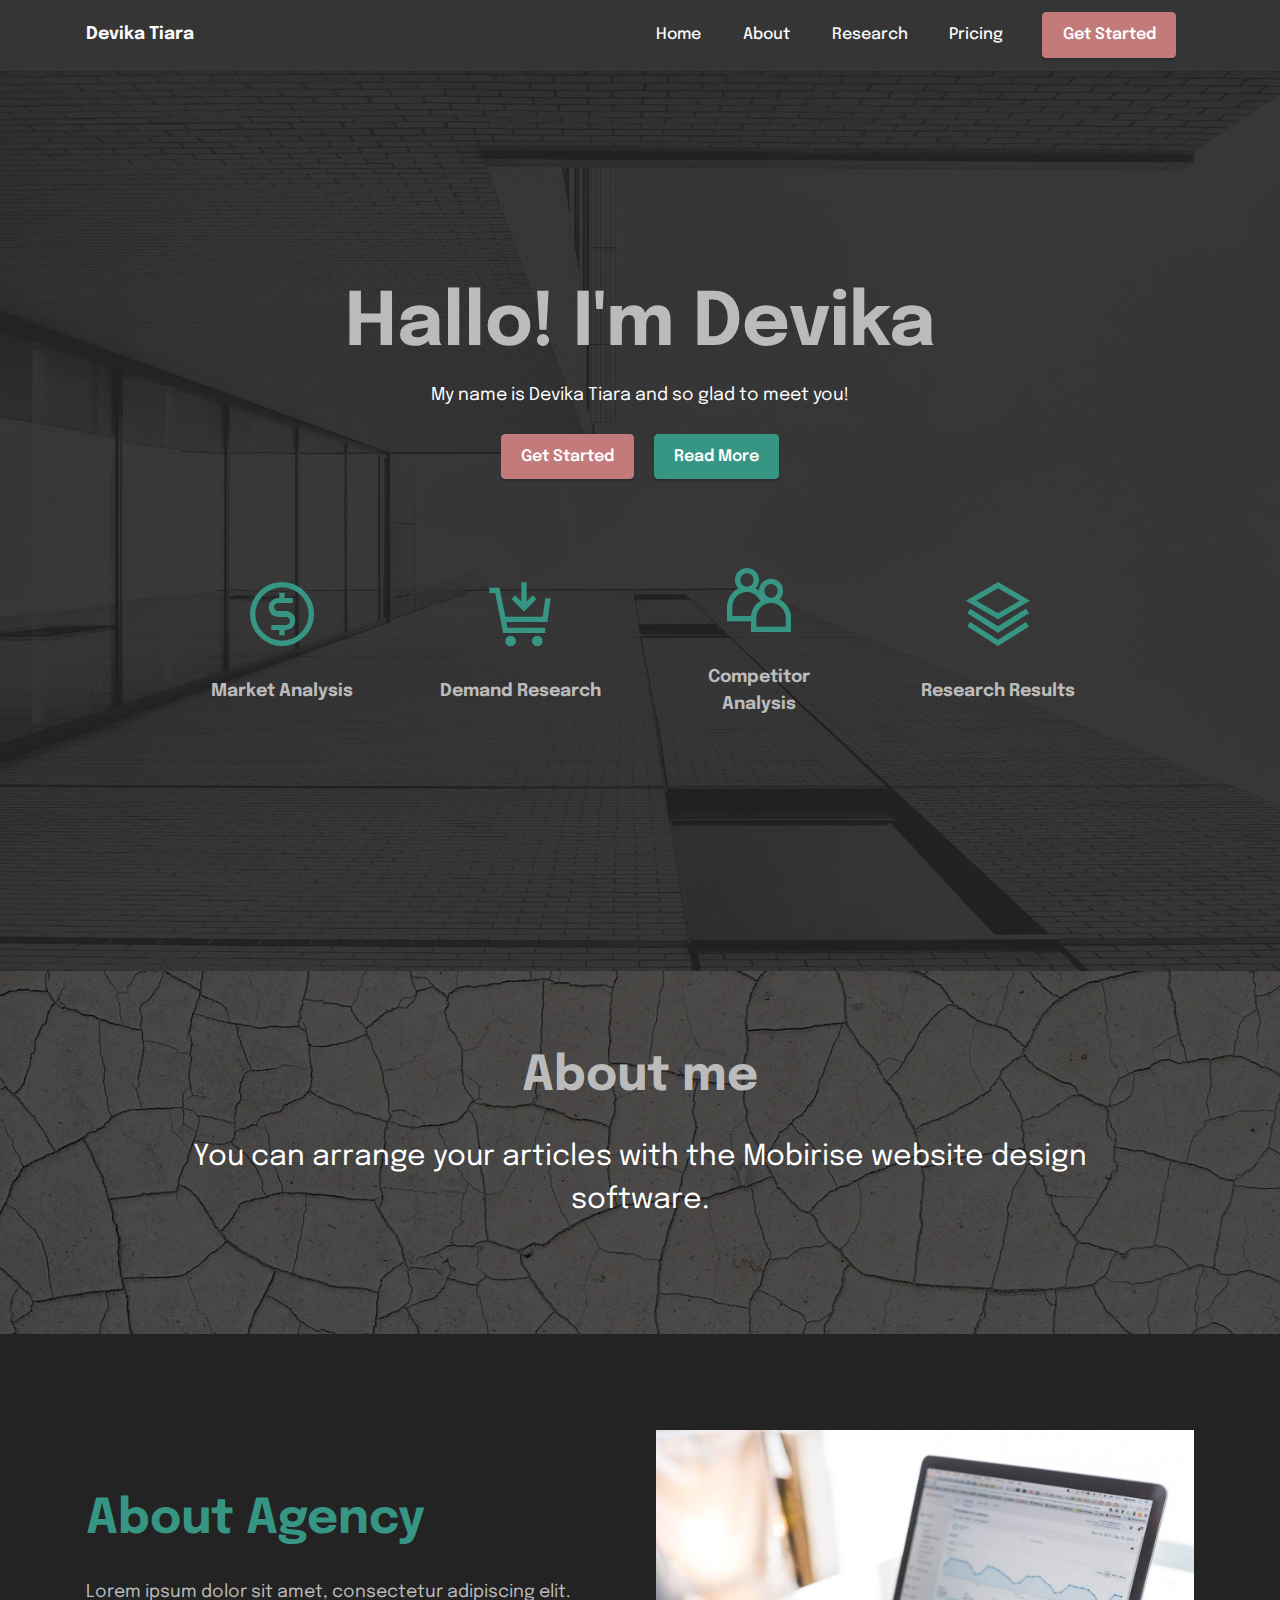
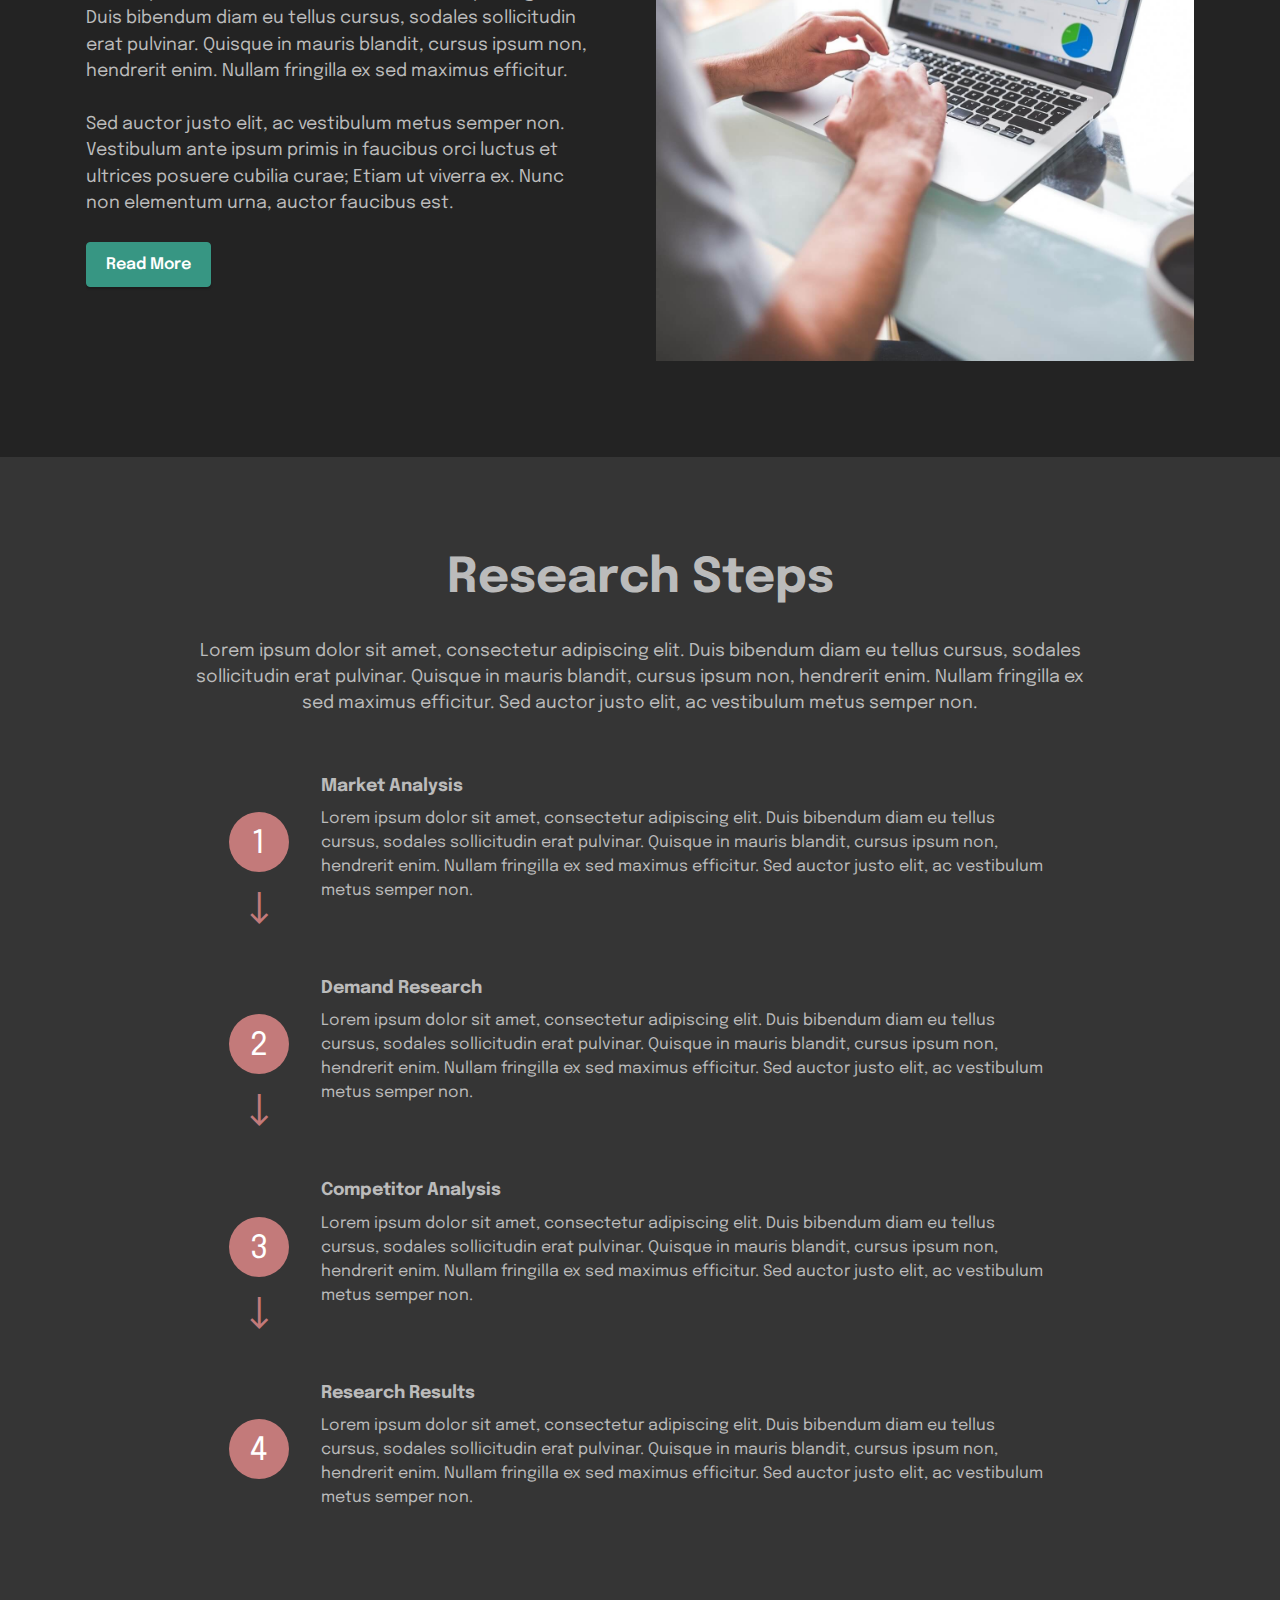
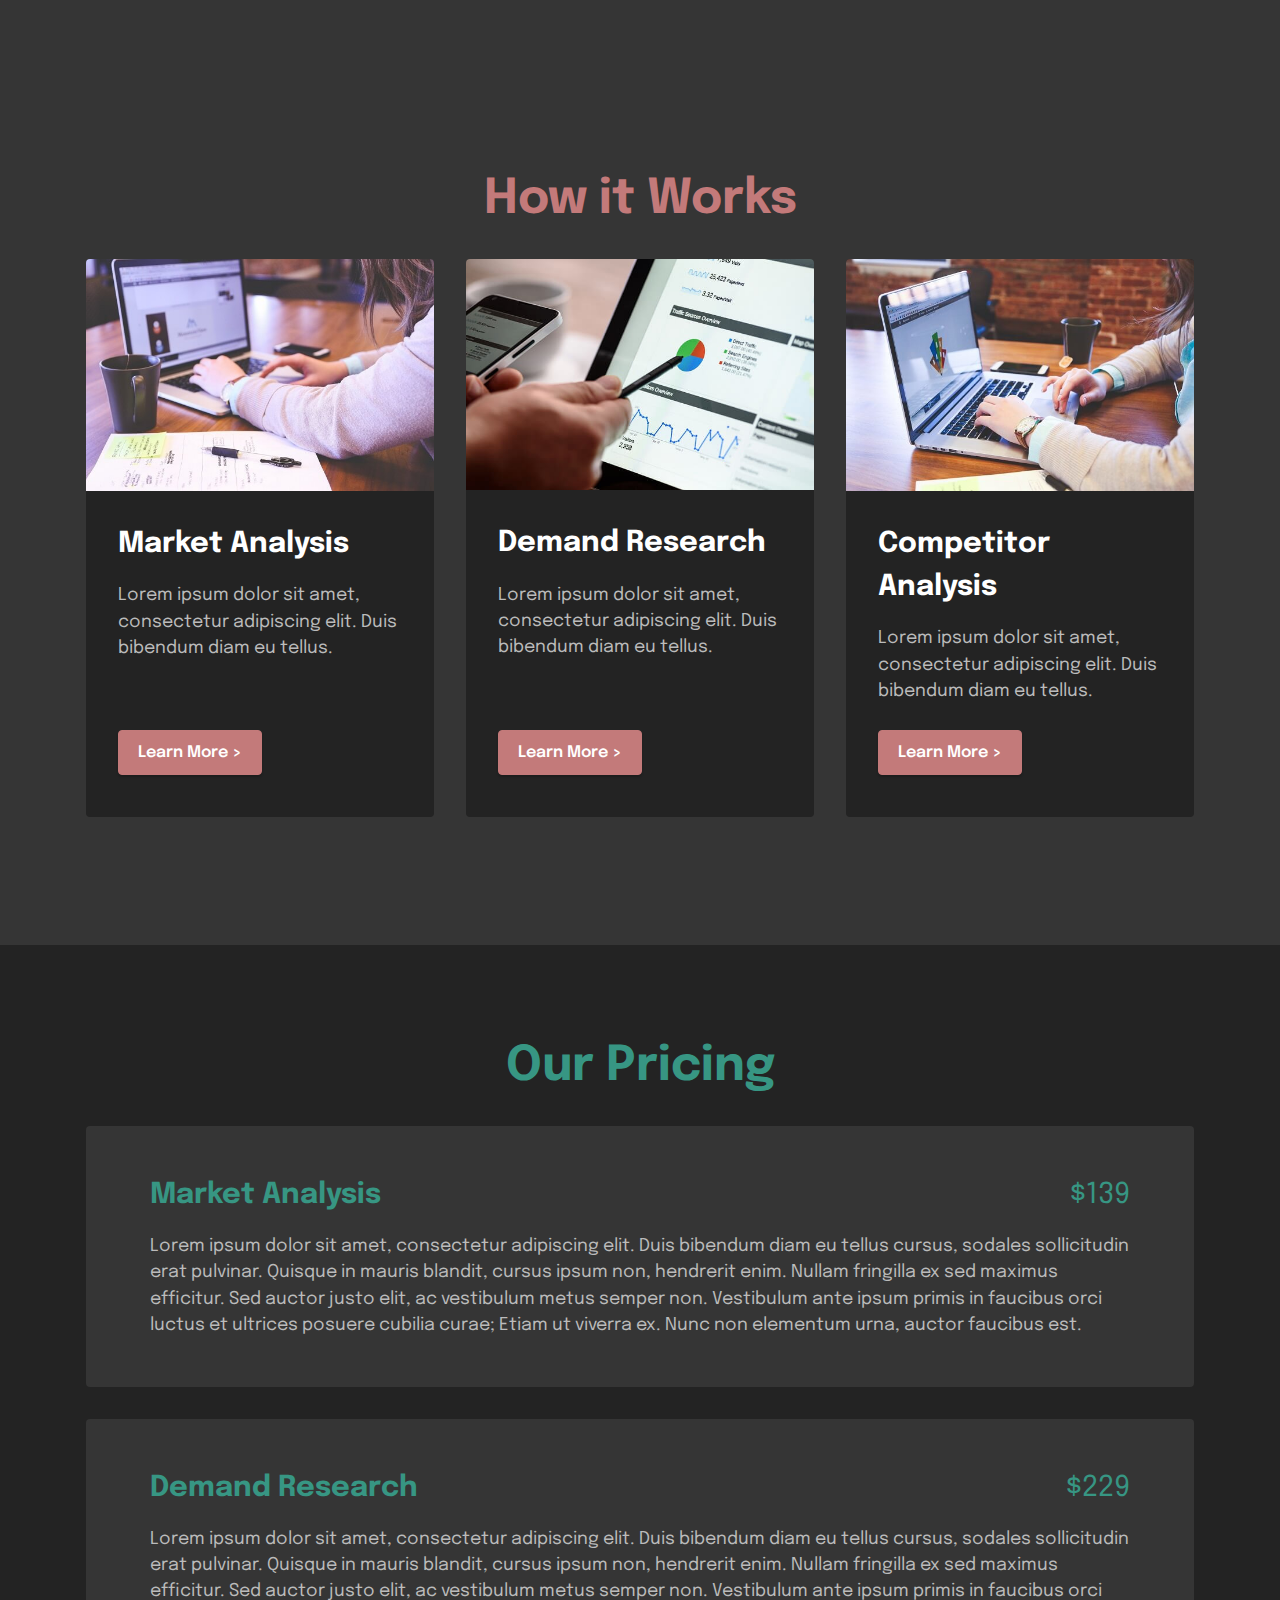
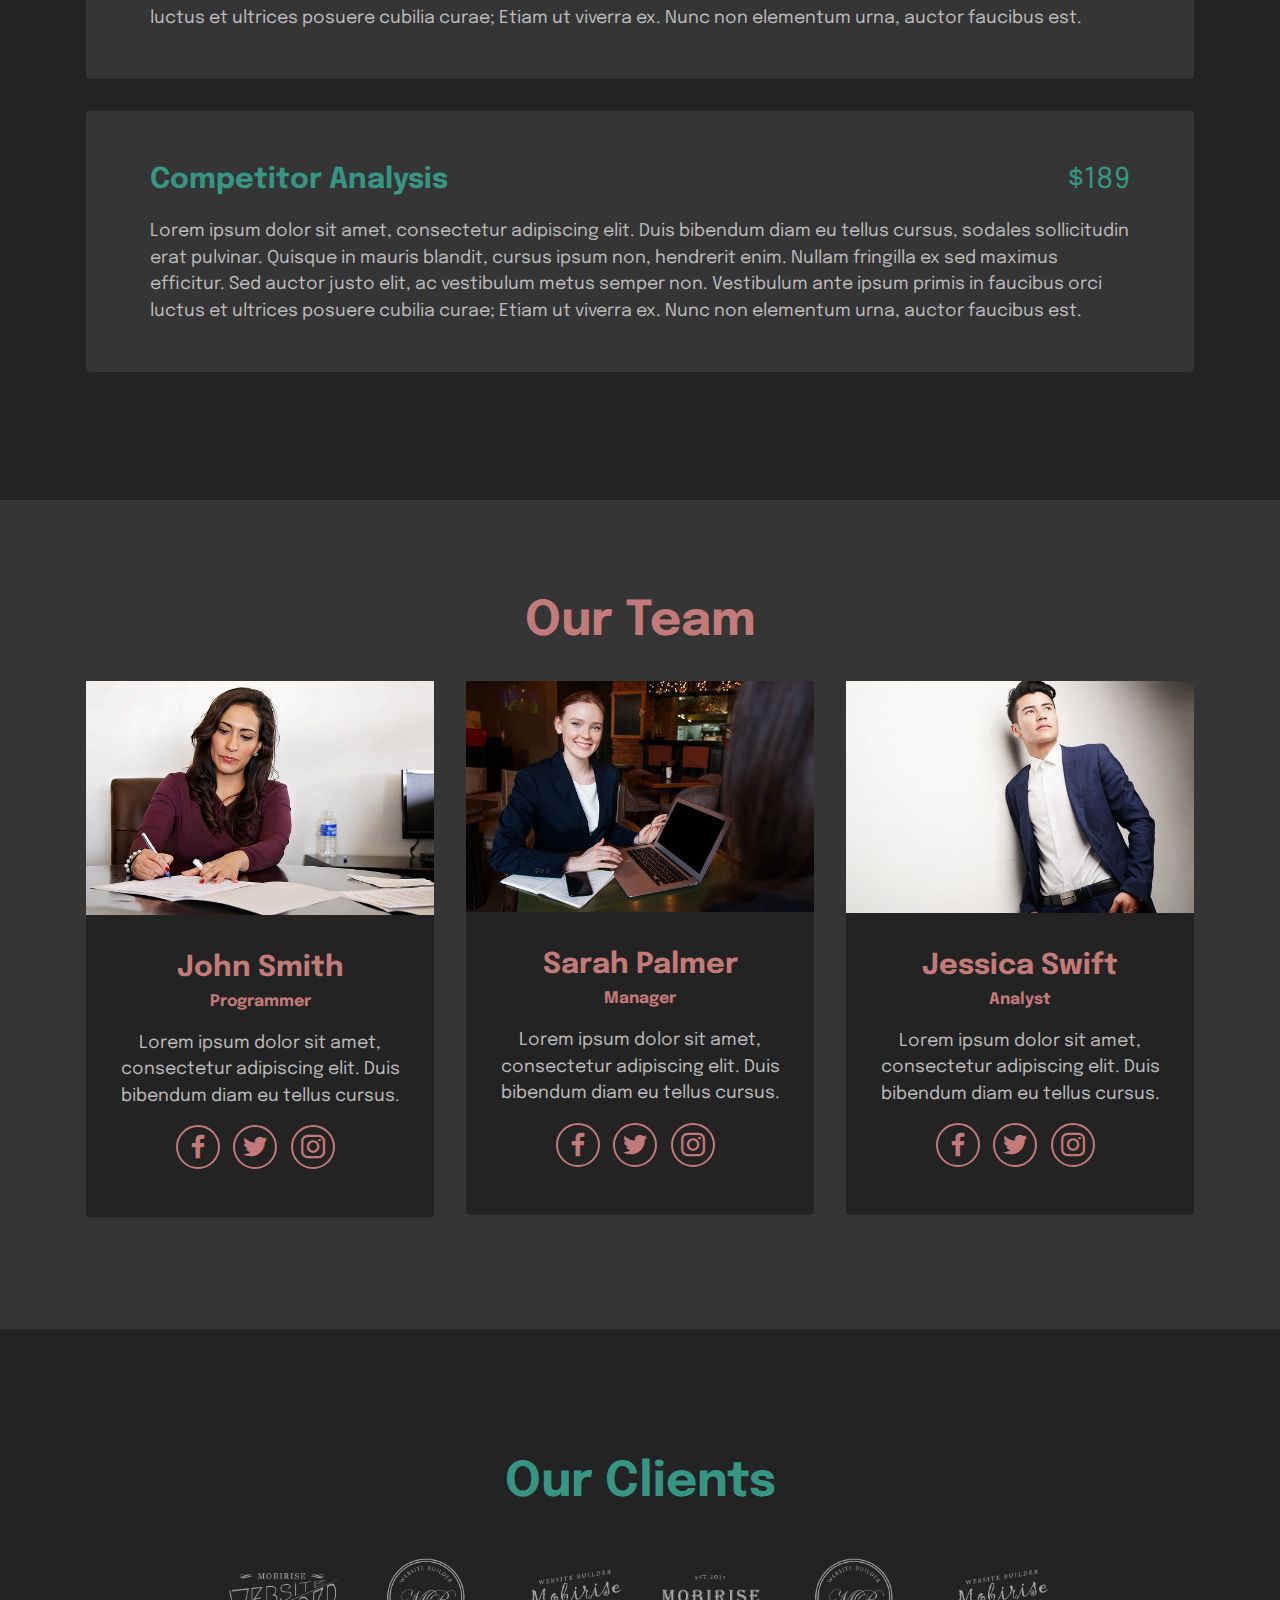
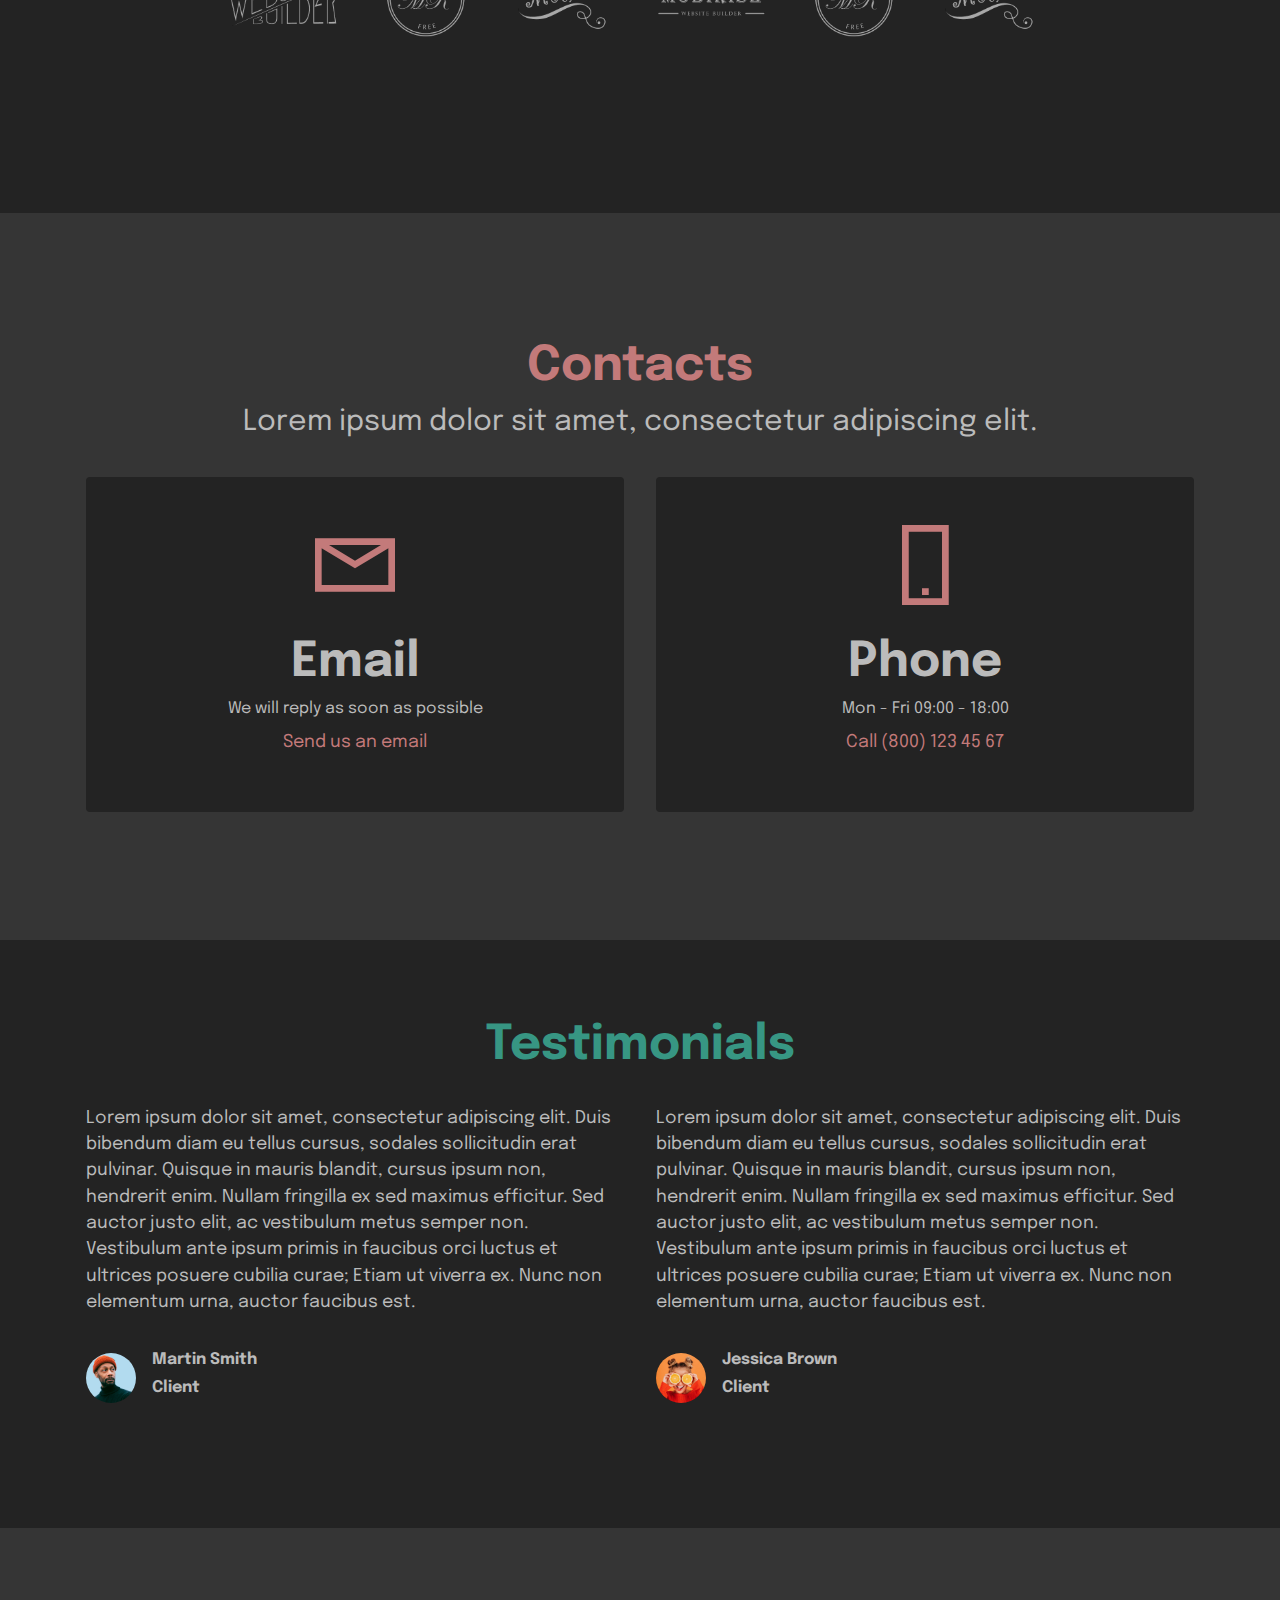
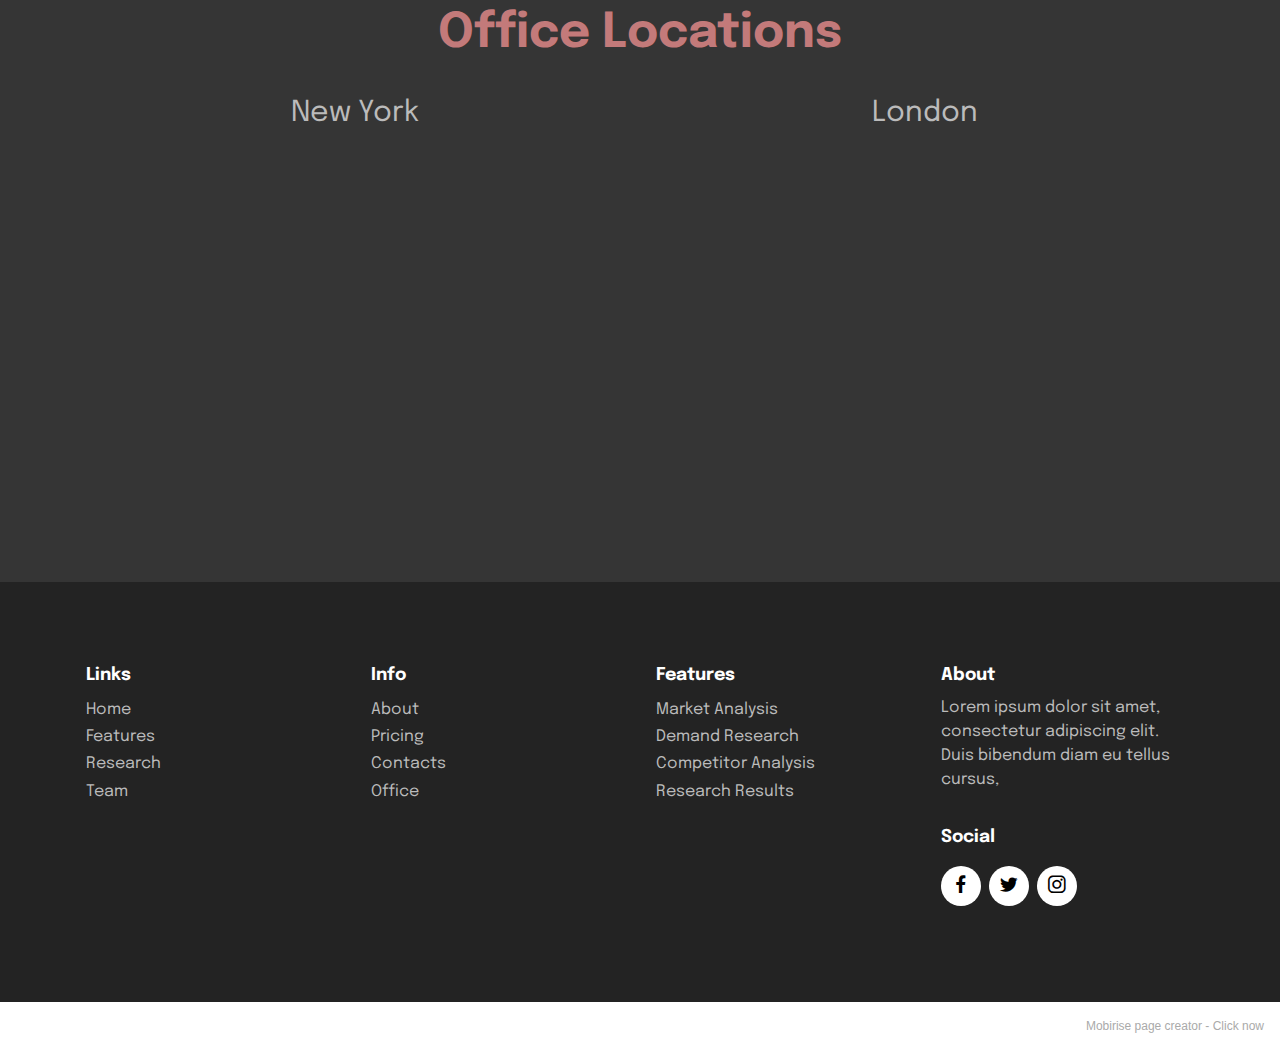
==== index.html @ dd5cd7d0 "create github pages" ====
<!DOCTYPE html>
<html  >
<head>
  <!-- Site made with Mobirise Website Builder v5.6.0, https://mobirise.com -->
  <meta charset="UTF-8">
  <meta http-equiv="X-UA-Compatible" content="IE=edge">
  <meta name="generator" content="Mobirise v5.6.0, mobirise.com">
  <meta name="viewport" content="width=device-width, initial-scale=1, minimum-scale=1">
  <link rel="shortcut icon" href="assets/images/logo.png" type="image/x-icon">
  <meta name="description" content="">
  
  
  <title>Home</title>
  <link rel="stylesheet" href="assets/web/assets/mobirise-icons2/mobirise2.css">
  <link rel="stylesheet" href="assets/bootstrap/css/bootstrap.min.css">
  <link rel="stylesheet" href="assets/bootstrap/css/bootstrap-grid.min.css">
  <link rel="stylesheet" href="assets/bootstrap/css/bootstrap-reboot.min.css">
  <link rel="stylesheet" href="assets/dropdown/css/style.css">
  <link rel="stylesheet" href="assets/socicon/css/styles.css">
  <link rel="stylesheet" href="assets/theme/css/style.css">
  <link rel="preload" href="https://fonts.googleapis.com/css?family=Epilogue:100,200,300,400,500,600,700,800,900,100i,200i,300i,400i,500i,600i,700i,800i,900i&display=swap" as="style" onload="this.onload=null;this.rel='stylesheet'">
  <noscript><link rel="stylesheet" href="https://fonts.googleapis.com/css?family=Epilogue:100,200,300,400,500,600,700,800,900,100i,200i,300i,400i,500i,600i,700i,800i,900i&display=swap"></noscript>
  <link rel="preload" as="style" href="assets/mobirise/css/mbr-additional.css"><link rel="stylesheet" href="assets/mobirise/css/mbr-additional.css" type="text/css">
  
  
  
  
</head>
<body>
  
  <section data-bs-version="5.1" class="menu menu1 cid-sFGzlAXw3z" once="menu" id="menu1-2">
    

    <nav class="navbar navbar-dropdown navbar-expand-lg">
        <div class="container">
            <div class="navbar-brand">
                
                <span class="navbar-caption-wrap"><a class="navbar-caption text-white display-7" href="https://mobiri.se">Devika Tiara</a></span>
            </div>
            <button class="navbar-toggler" type="button" data-toggle="collapse" data-bs-toggle="collapse" data-target="#navbarSupportedContent" data-bs-target="#navbarSupportedContent" aria-controls="navbarNavAltMarkup" aria-expanded="false" aria-label="Toggle navigation">
                <div class="hamburger">
                    <span></span>
                    <span></span>
                    <span></span>
                    <span></span>
                </div>
            </button>
            <div class="collapse navbar-collapse" id="navbarSupportedContent">
                <ul class="navbar-nav nav-dropdown" data-app-modern-menu="true"><li class="nav-item"><a class="nav-link link text-white text-primary display-4" href="#top">Home</a></li><li class="nav-item"><a class="nav-link link text-white text-primary display-4" href="index.html#features19-a">
                            About</a></li>
                    <li class="nav-item"><a class="nav-link link text-white text-primary display-4" href="index.html#features20-4">Research</a></li>
                    <li class="nav-item"><a class="nav-link link text-white text-primary display-4" href="index.html#features10-5">Pricing</a>
                    </li></ul>
                
                <div class="navbar-buttons mbr-section-btn"><a class="btn btn-primary display-4" href="https://mobiri.se">Get Started</a></div>
            </div>
        </div>
    </nav>
</section>

<section data-bs-version="5.1" class="header19 cid-sFGzrhlvIh mbr-fullscreen" id="header19-3">

    

    <div class="mbr-overlay" style="opacity: 0.9; background-color: rgb(35, 35, 35);">
    </div>

    <div class="container">
        <div class="media-container">
            <div class="col-md-12 col-lg-10 m-auto align-center">
                <h1 class="mbr-section-title mbr-white mbr-fonts-style mb-3 display-1"><strong>Hallo! I'm Devika</strong></h1>
                <p class="mbr-text mbr-white mbr-fonts-style display-7">My name is Devika Tiara and so glad to meet you!</p>
                <div class="mbr-section-btn align-center"><a class="btn btn-primary display-4" href="https://mobiri.se/">Get Started</a> <a class="btn btn-secondary display-4" href="index.html#features19-a">Read More</a></div>

                <div class="row pt-5 justify-content-center">
                    <div class="col-12 col-md-6 col-lg-3">
                        <div class="card-wrapper">
                            <div class="card-box align-center">
                                <span class="mbr-iconfont mobi-mbri-cash mobi-mbri" style="color: rgb(55, 150, 131); fill: rgb(55, 150, 131);"></span>
                                <h4 class="card-title align-center mbr-black mbr-fonts-style display-7"><strong>Market Analysis</strong></h4>
                            </div>
                        </div>
                    </div>
                    <div class="col-12 col-md-6 col-lg-3">
                        <div class="card-wrapper">
                            <div class="card-box align-center">
                                <span class="mbr-iconfont mobi-mbri-cart-add mobi-mbri" style="color: rgb(55, 150, 131); fill: rgb(55, 150, 131);"></span>
                                <h4 class="card-title align-center mbr-black mbr-fonts-style display-7"><strong>Demand Research</strong></h4>
                            </div>
                        </div>
                    </div>
                    <div class="col-12 col-md-6 col-lg-3">
                        <div class="card-wrapper">
                            <div class="card-box align-center">
                                <span class="mbr-iconfont mobi-mbri-users mobi-mbri" style="color: rgb(55, 150, 131); fill: rgb(55, 150, 131);"></span>
                                <h4 class="card-title align-center mbr-black mbr-fonts-style display-7"><strong>Competitor Analysis</strong></h4>
                            </div>
                        </div>
                    </div>
                    <div class="col-12 col-md-6 col-lg-3">
                        <div class="card-wrapper">
                            <div class="card-box align-center">
                                <span class="mbr-iconfont mobi-mbri-layers mobi-mbri" style="color: rgb(55, 150, 131); fill: rgb(55, 150, 131);"></span>
                                <h4 class="card-title align-center mbr-black mbr-fonts-style display-7"><strong>Research Results</strong></h4>
                            </div>
                        </div>
                    </div>
                </div>
            </div>
        </div>
    </div>
</section>

<section data-bs-version="5.1" class="content4 cid-sYdNFzxtCI" id="content4-0">
    
    <div class="mbr-overlay" style="opacity: 0.7; background-color: rgb(0, 0, 0);">
    </div>
    <div class="container">
        <div class="row justify-content-center">
            <div class="title col-md-12 col-lg-10">
                <h3 class="mbr-section-title mbr-fonts-style align-center mb-4 display-2"><strong>About me</strong></h3>
                <h4 class="mbr-section-subtitle align-center mbr-fonts-style mb-4 display-5">
                    You can arrange your articles with the Mobirise website design software.
                </h4>
                
            </div>
        </div>
    </div>
</section>

<section data-bs-version="5.1" class="features18 cid-sFGGxz3b6J" id="features19-a">

    

    
    <div class="container">
        <div class="row justify-content-center">
            <div class="card col-12 col-lg">
                <div class="card-wrapper">
                    <h6 class="card-title mbr-fonts-style mb-4 display-2"><strong>About Agency</strong></h6>
                    <p class="mbr-text mbr-fonts-style display-7">
                        Lorem ipsum dolor sit amet, consectetur adipiscing elit. Duis bibendum diam eu tellus cursus, sodales sollicitudin erat pulvinar. Quisque in mauris blandit, cursus ipsum non, hendrerit enim. Nullam fringilla ex sed maximus efficitur. <br><br>Sed auctor justo elit, ac vestibulum metus semper non. Vestibulum ante ipsum primis in faucibus orci luctus et ultrices posuere cubilia curae; Etiam ut viverra ex. Nunc non elementum urna, auctor faucibus est.</p>
                    <div class="mbr-section-btn"><a class="btn btn-secondary display-4" href="https://mobiri.se">Read More</a></div>
                </div>
            </div>
            <div class="col-12 col-lg-6">
                <div class="image-wrapper">
                    <img src="assets/images/mbr.jpeg" alt="Mobirise">
                </div>
            </div>
        </div>
    </div>
</section>

<section data-bs-version="5.1" class="features19 cid-sFGBbGYuTc" id="features20-4">

    
    
    <div class="container">
        <div class="row justify-content-center">
            <div class="col-md-12 col-lg-10">
                <div class="card-wrapper pb-4">
                    <div class="card-box align-center">
                        <h4 class="card-title mbr-fonts-style mb-4 display-2">
                            <strong>Research Steps</strong>
                        </h4>
                        <p class="mbr-text mbr-fonts-style mb-4 display-7">
                            Lorem ipsum dolor sit amet, consectetur adipiscing elit. Duis bibendum diam eu tellus cursus, sodales sollicitudin erat pulvinar. Quisque in mauris blandit, cursus ipsum non, hendrerit enim. Nullam fringilla ex sed maximus efficitur. Sed auctor justo elit, ac vestibulum metus semper non.</p>
                        
                    </div>
                </div>
            </div>
            <div class="col-12 col-md-9">
                <div class="item mbr-flex">
                    <div class="icon-box">
                        <span class="step-number mbr-fonts-style display-5">1</span>
                    </div>
                    <div class="text-box">
                        <h4 class="icon-title card-title mbr-black mbr-fonts-style display-7"><strong>Market Analysis</strong></h4>
                        <h5 class="icon-text mbr-black mbr-fonts-style display-4">Lorem ipsum dolor sit amet, consectetur adipiscing elit. Duis bibendum diam eu tellus cursus, sodales sollicitudin erat pulvinar. Quisque in mauris blandit, cursus ipsum non, hendrerit enim. Nullam fringilla ex sed maximus efficitur. Sed auctor justo elit, ac vestibulum metus semper non.</h5>
                    </div>
                </div>
                <div class="item mbr-flex">
                    <div class="icon-box">
                        <span class="step-number mbr-fonts-style display-5">2</span>
                    </div>
                    <div class="text-box">
                        <h4 class="icon-title card-title mbr-black mbr-fonts-style display-7"><strong>Demand Research</strong></h4>
                        <h5 class="icon-text mbr-black mbr-fonts-style display-4">Lorem ipsum dolor sit amet, consectetur adipiscing elit. Duis bibendum diam eu tellus cursus, sodales sollicitudin erat pulvinar. Quisque in mauris blandit, cursus ipsum non, hendrerit enim. Nullam fringilla ex sed maximus efficitur. Sed auctor justo elit, ac vestibulum metus semper non.</h5>
                    </div>
                </div>
                <div class="item mbr-flex">
                    <div class="icon-box">
                        <span class="step-number mbr-fonts-style display-5">3</span>
                    </div>
                    <div class="text-box">
                        <h4 class="icon-title card-title mbr-black mbr-fonts-style display-7"><strong>Competitor Analysis</strong></h4>
                        <h5 class="icon-text mbr-black mbr-fonts-style display-4">Lorem ipsum dolor sit amet, consectetur adipiscing elit. Duis bibendum diam eu tellus cursus, sodales sollicitudin erat pulvinar. Quisque in mauris blandit, cursus ipsum non, hendrerit enim. Nullam fringilla ex sed maximus efficitur. Sed auctor justo elit, ac vestibulum metus semper non.</h5>
                    </div>
                </div>
                <div class="item mbr-flex last">
                    <div class="icon-box">
                        <span class="step-number mbr-fonts-style display-5">4</span>
                    </div>
                    <div class="text-box">
                        <h4 class="icon-title card-title mbr-black mbr-fonts-style display-7"><strong>Research Results</strong></h4>
                        <h5 class="icon-text mbr-black mbr-fonts-style display-4">Lorem ipsum dolor sit amet, consectetur adipiscing elit. Duis bibendum diam eu tellus cursus, sodales sollicitudin erat pulvinar. Quisque in mauris blandit, cursus ipsum non, hendrerit enim. Nullam fringilla ex sed maximus efficitur. Sed auctor justo elit, ac vestibulum metus semper non.</h5>
                    </div>
                </div>
                
                
                
                
                
                
            </div>
        </div>
    </div>
</section>

<section data-bs-version="5.1" class="features3 cid-sFGGDvi61Z" id="features3-b">
    
    
    <div class="container">
        <div class="mbr-section-head">
            <h4 class="mbr-section-title mbr-fonts-style align-center mb-0 display-2">
                <strong>How it Works</strong></h4>
            
        </div>
        <div class="row mt-4">
            <div class="item features-image сol-12 col-md-6 col-lg-4">
                <div class="item-wrapper">
                    <div class="item-img">
                        <img src="assets/images/mbr-5.jpg" alt="">
                    </div>
                    <div class="item-content">
                        <h5 class="item-title mbr-fonts-style display-5"><strong>Market Analysis</strong></h5>
                        
                        <p class="mbr-text mbr-fonts-style mt-3 display-7">Lorem ipsum dolor sit amet, consectetur adipiscing elit. Duis bibendum diam eu tellus.</p>
                    </div>
                    <div class="mbr-section-btn item-footer mt-2"><a href="" class="btn btn-primary item-btn display-4" target="_blank">Learn More
                            &gt;</a></div>
                </div>
            </div>
            <div class="item features-image сol-12 col-md-6 col-lg-4">
                <div class="item-wrapper">
                    <div class="item-img">
                        <img src="assets/images/mbr-2.jpg" alt="">
                    </div>
                    <div class="item-content">
                        <h5 class="item-title mbr-fonts-style display-5"><strong>Demand Research</strong></h5>
                        
                        <p class="mbr-text mbr-fonts-style mt-3 display-7">Lorem ipsum dolor sit amet, consectetur adipiscing elit. Duis bibendum diam eu tellus.</p>
                    </div>
                    <div class="mbr-section-btn item-footer mt-2"><a href="" class="btn btn-primary item-btn display-4" target="_blank">Learn More
                            &gt;</a></div>
                </div>
            </div>
            <div class="item features-image сol-12 col-md-6 col-lg-4">
                <div class="item-wrapper">
                    <div class="item-img">
                        <img src="assets/images/mbr-1.jpg" alt="">
                    </div>
                    <div class="item-content">
                        <h5 class="item-title mbr-fonts-style display-5"><strong>Competitor Analysis</strong></h5>
                        
                        <p class="mbr-text mbr-fonts-style mt-3 display-7">Lorem ipsum dolor sit amet, consectetur adipiscing elit. Duis bibendum diam eu tellus.<br></p>
                    </div>
                    <div class="mbr-section-btn item-footer mt-2"><a href="" class="btn btn-primary item-btn display-4" target="_blank">Learn More
                            &gt;</a></div>
                </div>
            </div>
        </div>
    </div>
</section>

<section data-bs-version="5.1" class="features9 cid-sFGBGm1Q33" id="features10-5">
    <!---->
    
    
    <div class="container">
        <div class="mbr-section-head">
            <h3 class="mbr-section-title mbr-fonts-style mb-0 display-2">
                <strong>Our Pricing</strong></h3>
            
        </div>
        <div class="row mt-4">
            <div class="card col-12">
                <div class="card-wrapper">
                    <div class="top-line row">
                        <div class="col">
                            <h4 class="card-title mbr-fonts-style display-5"><strong>Market Analysis</strong></h4>
                        </div>
                        <div class="col-auto">
                            <p class="price mbr-fonts-style display-5">
                                $139</p>
                        </div>
                    </div>
                    <div class="bottom-line">
                        <p class="mbr-text mbr-fonts-style display-7">
                            Lorem ipsum dolor sit amet, consectetur adipiscing elit. Duis bibendum diam eu tellus cursus, sodales sollicitudin erat pulvinar. Quisque in mauris blandit, cursus ipsum non, hendrerit enim. Nullam fringilla ex sed maximus efficitur. Sed auctor justo elit, ac vestibulum metus semper non. Vestibulum ante ipsum primis in faucibus orci luctus et ultrices posuere cubilia curae; Etiam ut viverra ex. Nunc non elementum urna, auctor faucibus est.
                        </p>
                    </div>
                </div>
            </div>
            <div class="card col-12">
                <div class="card-wrapper">
                    <div class="top-line row">
                        <div class="col">
                            <h4 class="card-title mbr-fonts-style display-5"><strong>Demand Research</strong></h4>
                        </div>
                        <div class="col-auto">
                            <p class="price mbr-fonts-style display-5">
                                $229</p>
                        </div>
                    </div>
                    <div class="bottom-line">
                        <p class="mbr-text mbr-fonts-style display-7">
                            Lorem ipsum dolor sit amet, consectetur adipiscing elit. Duis bibendum diam eu tellus cursus, sodales sollicitudin erat pulvinar. Quisque in mauris blandit, cursus ipsum non, hendrerit enim. Nullam fringilla ex sed maximus efficitur. Sed auctor justo elit, ac vestibulum metus semper non. Vestibulum ante ipsum primis in faucibus orci luctus et ultrices posuere cubilia curae; Etiam ut viverra ex. Nunc non elementum urna, auctor faucibus est.
                        </p>
                    </div>
                </div>
            </div>
            <div class="card col-12">
                <div class="card-wrapper">
                    <div class="top-line row">
                        <div class="col">
                            <h4 class="card-title mbr-fonts-style display-5"><strong>Competitor Analysis</strong></h4>
                        </div>
                        <div class="col-auto">
                            <p class="price mbr-fonts-style display-5">
                                $189</p>
                        </div>
                    </div>
                    <div class="bottom-line">
                        <p class="mbr-text mbr-fonts-style display-7">Lorem ipsum dolor sit amet, consectetur adipiscing elit. Duis bibendum diam eu tellus cursus, sodales sollicitudin erat pulvinar. Quisque in mauris blandit, cursus ipsum non, hendrerit enim. Nullam fringilla ex sed maximus efficitur. Sed auctor justo elit, ac vestibulum metus semper non. Vestibulum ante ipsum primis in faucibus orci luctus et ultrices posuere cubilia curae; Etiam ut viverra ex. Nunc non elementum urna, auctor faucibus est.
                        </p>
                    </div>
                </div>
            </div>
            
            
            
            
            
            
            
            
            
        </div>
    </div>
</section>

<section data-bs-version="5.1" class="team1 cid-sFGGp6mJeM" id="team1-9">
    

    
    <div class="container">
        <div class="row justify-content-center">
            <div class="col-12">
                <h3 class="mbr-section-title mbr-fonts-style align-center mb-4 display-2">
                    <strong>Our Team</strong>
                </h3>
                
            </div>
            <div class="col-sm-6 col-lg-4">
                <div class="card-wrap">
                    <div class="image-wrap">
                        <img src="assets/images/mbr-6.jpg" alt="">
                    </div>
                    <div class="content-wrap">
                        <h5 class="mbr-section-title card-title mbr-fonts-style align-center m-0 display-5">
                            <strong>John Smith</strong>
                        </h5>
                        <h6 class="mbr-role mbr-fonts-style align-center mb-3 display-4">
                            <strong>Programmer</strong>
                        </h6>
                        <p class="card-text mbr-fonts-style align-center display-7">
                            Lorem ipsum dolor sit amet, consectetur adipiscing elit. Duis bibendum diam eu tellus cursus.</p>
                        <div class="social-row display-7">
                            <div class="soc-item">
                                <a href="https://www.facebook.com/Mobirise/" target="_blank">
                                    <span class="mbr-iconfont socicon socicon-facebook"></span>
                                </a>
                            </div>
                            <div class="soc-item">
                                <a href="https://twitter.com/mobirise" target="_blank">
                                    <span class="mbr-iconfont socicon socicon-twitter"></span>
                                </a>
                            </div>
                            <div class="soc-item">
                                <a href="https://instagram.com/mobirise" target="_blank">
                                    <span class="mbr-iconfont socicon socicon-instagram"></span>
                                </a>
                            </div>
                            
                            
                        </div>
                        
                    </div>
                </div>
            </div>

            <div class="col-sm-6 col-lg-4">
                <div class="card-wrap">
                    <div class="image-wrap">
                        <img src="assets/images/mbr-7.jpg" alt="">
                    </div>
                    <div class="content-wrap">
                        <h5 class="mbr-section-title card-title mbr-fonts-style align-center m-0 display-5">
                            <strong>Sarah Palmer</strong>
                        </h5>
                        <h6 class="mbr-role mbr-fonts-style align-center mb-3 display-4">
                            <strong>Manager</strong>
                        </h6>
                        <p class="card-text mbr-fonts-style align-center display-7">
                            Lorem ipsum dolor sit amet, consectetur adipiscing elit. Duis bibendum diam eu tellus cursus.
                        </p>
                        <div class="social-row display-7">
                            <div class="soc-item">
                                <a href="https://www.facebook.com/Mobirise/" target="_blank">
                                    <span class="mbr-iconfont socicon socicon-facebook"></span>
                                </a>
                            </div>
                            <div class="soc-item">
                                <a href="https://twitter.com/mobirise" target="_blank">
                                    <span class="mbr-iconfont socicon socicon-twitter"></span>
                                </a>
                            </div>
                            <div class="soc-item">
                                <a href="https://instagram.com/mobirise" target="_blank">
                                    <span class="mbr-iconfont socicon socicon-instagram"></span>
                                </a>
                            </div>
                            
                            
                        </div>
                        
                    </div>
                </div>
            </div>

            <div class="col-sm-6 col-lg-4">
                <div class="card-wrap">
                    <div class="image-wrap">
                        <img src="assets/images/mbr-8.jpg" alt="">
                    </div>
                    <div class="content-wrap">
                        <h5 class="mbr-section-title card-title mbr-fonts-style align-center m-0 display-5">
                            <strong>Jessica Swift</strong>
                        </h5>
                        <h6 class="mbr-role mbr-fonts-style align-center mb-3 display-4">
                            <strong>Analyst</strong>
                        </h6>
                        <p class="card-text mbr-fonts-style align-center display-7">
                            Lorem ipsum dolor sit amet, consectetur adipiscing elit. Duis bibendum diam eu tellus cursus.
                        </p>
                        <div class="social-row display-7">
                            <div class="soc-item">
                                <a href="https://www.facebook.com/Mobirise/" target="_blank">
                                    <span class="mbr-iconfont socicon socicon-facebook"></span>
                                </a>
                            </div>
                            <div class="soc-item">
                                <a href="https://twitter.com/mobirise" target="_blank">
                                    <span class="mbr-iconfont socicon socicon-twitter"></span>
                                </a>
                            </div>
                            <div class="soc-item">
                                <a href="https://instagram.com/mobirise" target="_blank">
                                    <span class="mbr-iconfont socicon socicon-instagram"></span>
                                </a>
                            </div>
                            
                            
                        </div>
                        
                    </div>
                </div>
            </div>

            
        </div>
    </div>
</section>

<section data-bs-version="5.1" class="clients1 cid-sFGFZiVtyo" id="clients1-8">
    
    <div class="images-container container">
        <div class="mbr-section-head">
            <h3 class="mbr-section-title mbr-fonts-style align-center mb-0 display-2">
                <strong>Our Clients</strong>
            </h3>
            
            
        </div>
        <div class="row justify-content-center mt-4">
            <div class="col-md-3 card">
                <img src="assets/images/1.png">
            </div>
            <div class="col-md-3 card">
                <img src="assets/images/2.png">
            </div>
            <div class="col-md-3 card">
                <img src="assets/images/3.png">
            </div>
            <div class="col-md-3 card">
                <img src="assets/images/4.png">
            </div>
            <div class="col-md-3 card">
                <img src="assets/images/2.png">
            </div>
            <div class="col-md-3 card">
                <img src="assets/images/3.png">
            </div>
            
            
        </div>
    </div>
</section>

<section data-bs-version="5.1" class="contacts1 cid-sFGJrLtt3K" id="contacts1-c">

    

    
    <div class="container">
        <div class="mbr-section-head">
            <h3 class="mbr-section-title mbr-fonts-style align-center mb-0 display-2">
                <strong>Contacts</strong>
            </h3>
            <h4 class="mbr-section-subtitle mbr-fonts-style align-center mb-0 mt-2 display-5">Lorem ipsum dolor sit amet, consectetur adipiscing elit.</h4>
        </div>
        <div class="row justify-content-center mt-4">
            <div class="card col-12 col-lg-6">
                <div class="card-wrapper">
                    <div class="card-box align-center">
                        <div class="image-wrapper">
                            <span class="mbr-iconfont mobi-mbri-letter mobi-mbri"></span>
                        </div>
                        <h4 class="card-title mbr-fonts-style mb-2 display-2">
                            <strong>Email</strong>
                        </h4>
                        <p class="mbr-text mbr-fonts-style mb-2 display-4">
                            We will reply as soon as possible</p>
                        <h5 class="link mbr-fonts-style display-7"><a href="mailto:info@site.com" class="text-primary">Send us an
                                email</a>
                        </h5>
                    </div>
                </div>
            </div>
            <div class="card col-12 col-lg-6">
                <div class="card-wrapper">
                    <div class="card-box align-center">
                        <div class="image-wrapper">
                            <span class="mbr-iconfont mobi-mbri-mobile-2 mobi-mbri"></span>
                        </div>
                        <h4 class="card-title mbr-fonts-style align-center mb-2 display-2">
                            <strong>Phone</strong>
                        </h4>
                        <p class="mbr-text mbr-fonts-style mb-2 display-4">
                            Mon - Fri 09:00 - 18:00</p>
                        <h5 class="link mbr-black mbr-fonts-style display-7">
                            <a href="tel:+12345678910" class="text-primary">Call (800) 123 45 67</a>
                        </h5>
                    </div>
                </div>
            </div>
        </div>
    </div>
</section>

<section data-bs-version="5.1" class="testimonials2 cid-sFGJsyrALx" id="testimonials2-d">
    
    
    <div class="container">
        <h3 class="mbr-section-title mbr-fonts-style align-center mb-4 display-2">
            <strong>Testimonials</strong>
        </h3>
        <div class="row justify-content-center">
            <div class="card col-12 col-md-6">
                <p class="mbr-text mbr-fonts-style mb-4 display-7">Lorem ipsum dolor sit amet, consectetur adipiscing elit. Duis bibendum diam eu tellus cursus, sodales sollicitudin erat pulvinar. Quisque in mauris blandit, cursus ipsum non, hendrerit enim. Nullam fringilla ex sed maximus efficitur. Sed auctor justo elit, ac vestibulum metus semper non. Vestibulum ante ipsum primis in faucibus orci luctus et ultrices posuere cubilia curae; Etiam ut viverra ex. Nunc non elementum urna, auctor faucibus est.</p>
                <div class="d-flex mb-md-0 mb-4">
                    <div class="image-wrapper">
                        <img src="assets/images/team1.jpg" alt="Mobirise">
                    </div>
                    <div class="text-wrapper">
                        <p class="name mbr-fonts-style mb-1 display-4">
                            <strong>Martin Smith</strong>
                        </p>
                        <p class="position mbr-fonts-style display-4">
                            <strong>Client</strong>
                        </p>
                    </div>
                </div>
            </div>
            <div class="card col-12 col-md-6">
                <p class="mbr-text mbr-fonts-style mb-4 display-7">Lorem ipsum dolor sit amet, consectetur adipiscing elit. Duis bibendum diam eu tellus cursus, sodales sollicitudin erat pulvinar. Quisque in mauris blandit, cursus ipsum non, hendrerit enim. Nullam fringilla ex sed maximus efficitur. Sed auctor justo elit, ac vestibulum metus semper non. Vestibulum ante ipsum primis in faucibus orci luctus et ultrices posuere cubilia curae; Etiam ut viverra ex. Nunc non elementum urna, auctor faucibus est.</p>
                <div class="d-flex mb-md-0 mb-4">
                    <div class="image-wrapper">
                        <img src="assets/images/team2.jpg" alt="Mobirise">
                    </div>
                    <div class="text-wrapper">
                        <p class="name mbr-fonts-style mb-1 display-4">
                            <strong>Jessica Brown</strong>
                        </p>
                        <p class="position mbr-fonts-style display-4">
                            <strong>Client</strong>
                        </p>
                    </div>
                </div>
            </div>
        </div>
    </div>
</section>

<section data-bs-version="5.1" class="map3 cid-sFGDeCn4OW" id="map3-6">
    
    
    
    

    <div class="container">
        <div class="row">
            <div class="col-12">
                <h3 class="mbr-section-title mb-4 align-center mbr-fonts-style display-2"><strong>Office Locations</strong></h3>
            </div>
            <div class="col-12 col-lg-6">
                <h4 class="mbr-section-subtitle mb-3 align-center mbr-fonts-style display-5">New York</h4>
                <div class="google-map"><iframe frameborder="0" style="border:0" src="https://www.google.com/maps/embed/v1/place?key=AIzaSyCZI5F_k6S1k46ujh0SNrapM89f7mJxd30&amp;q=360 5th Ave, New York, NY 10118" allowfullscreen=""></iframe></div>
            </div>
            <div class="col-12 col-lg-6">
                <h4 class="mbr-section-subtitle mb-3 mt-5 mt-lg-0 align-center mbr-fonts-style display-5">London</h4>
                <div class="google-map"><iframe frameborder="0" style="border:0" src="https://www.google.com/maps/embed/v1/place?key=AIzaSyCNveGQ9bfpKFwWzQLLftrR9hNiHwdqQG8&amp;q=4-5 Chicheley St, South Bank, London SE1 7" allowfullscreen=""></iframe></div>
            </div>
        </div>
    </div>
</section>

<section data-bs-version="5.1" class="footer1 cid-sFGDg6hy8z" once="footers" id="footer1-7">

    
    
    <div class="container">
        <div class="row mbr-white">
            <div class="col-12 col-md-6 col-lg-3">
                <h5 class="mbr-section-subtitle mbr-fonts-style mb-2 display-7">
                    <strong>Links</strong></h5>
                <ul class="list mbr-fonts-style display-4">
                    <li class="mbr-text item-wrap">Home</li><li class="mbr-text item-wrap">Features</li><li class="mbr-text item-wrap">Research</li><li class="mbr-text item-wrap">Team</li>
                </ul>
            </div>
            <div class="col-12 col-md-6 col-lg-3">
                <h5 class="mbr-section-subtitle mbr-fonts-style mb-2 display-7">
                    <strong>Info</strong></h5>
                <ul class="list mbr-fonts-style display-4">

                    <li class="mbr-text item-wrap">About</li><li class="mbr-text item-wrap">Pricing</li><li class="mbr-text item-wrap">Contacts</li><li class="mbr-text item-wrap">Office</li>
                </ul>
            </div>
            <div class="col-12 col-md-6 col-lg-3">
                <h5 class="mbr-section-subtitle mbr-fonts-style mb-2 display-7">
                    <strong>Features</strong></h5>
                <ul class="list mbr-fonts-style display-4">
                    <li class="mbr-text item-wrap">Market Analysis
</li><li class="mbr-text item-wrap">Demand Research
</li><li class="mbr-text item-wrap">Competitor Analysis
</li><li class="mbr-text item-wrap">Research Results
</li><li class="mbr-text item-wrap"><br></li>
                </ul>
            </div>
            <div class="col-12 col-md-6 col-lg-3">
                <h5 class="mbr-section-subtitle mbr-fonts-style mb-2 display-7">
                    <strong>About</strong>
                </h5>
                <p class="mbr-text mbr-fonts-style mb-4 display-4">
                    Lorem ipsum dolor sit amet, consectetur adipiscing elit. Duis bibendum diam eu tellus cursus,</p>
                <h5 class="mbr-section-subtitle mbr-fonts-style mb-3 display-7">
                    <strong>Social</strong>
                </h5>
                <div class="social-row display-7">
                    <div class="soc-item">
                        <a href="https://twitter.com/mobirise" target="_blank">
                            <span class="mbr-iconfont socicon socicon-facebook"></span>
                        </a>
                    </div>
                    <div class="soc-item">
                        <a href="https://twitter.com/mobirise" target="_blank">
                            <span class="mbr-iconfont socicon socicon-twitter"></span>
                        </a>
                    </div>
                    <div class="soc-item">
                        <a href="https://twitter.com/mobirise" target="_blank">
                            <span class="mbr-iconfont socicon socicon-instagram"></span>
                        </a>
                    </div>
                    
                </div>
            </div>
            
        </div>
    </div>
</section><section style="background-color: #fff; font-family: -apple-system, BlinkMacSystemFont, 'Segoe UI', 'Roboto', 'Helvetica Neue', Arial, sans-serif; color:#aaa; font-size:12px; padding: 0; align-items: center; display: flex;"><a href="https://mobirise.site/x" style="flex: 1 1; height: 3rem; padding-left: 1rem;"></a><p style="flex: 0 0 auto; margin:0; padding-right:1rem;">Mobirise page creator - <a href="https://mobirise.site/p" style="color:#aaa;">Click now</a></p></section><script src="assets/bootstrap/js/bootstrap.bundle.min.js"></script>  <script src="assets/smoothscroll/smooth-scroll.js"></script>  <script src="assets/ytplayer/index.js"></script>  <script src="assets/dropdown/js/navbar-dropdown.js"></script>  <script src="assets/vimeoplayer/player.js"></script>  <script src="assets/theme/js/script.js"></script>  
  
  
</body>
</html>
---- assets/web/assets/mobirise-icons2/mobirise2.css ----
@font-face {
  font-family: 'Moririse2';
  font-display: swap;
  src:  url('mobirise2.eot?f2bix4');
  src:  url('mobirise2.eot?f2bix4#iefix') format('embedded-opentype'),
    url('mobirise2.ttf?f2bix4') format('truetype'),
    url('mobirise2.woff?f2bix4') format('woff'),
    url('mobirise2.svg?f2bix4#mobirise2') format('svg');
  font-weight: normal;
  font-style: normal;
}

[class^="mobi-"], [class*=" mobi-"] {
  /* use !important to prevent issues with browser extensions that change fonts */
  font-family: 'Moririse2' !important;
  speak: none;
  font-style: normal;
  font-weight: normal;
  font-variant: normal;
  text-transform: none;
  line-height: 1;

  /* Better Font Rendering =========== */
  -webkit-font-smoothing: antialiased;
  -moz-osx-font-smoothing: grayscale;
}

.mobi-mbri-add-submenu:before {
  content: "\e900";
}
.mobi-mbri-alert:before {
  content: "\e901";
}
.mobi-mbri-align-center:before {
  content: "\e902";
}
.mobi-mbri-align-justify:before {
  content: "\e903";
}
.mobi-mbri-align-left:before {
  content: "\e904";
}
.mobi-mbri-align-right:before {
  content: "\e905";
}
.mobi-mbri-android:before {
  content: "\e906";
}
.mobi-mbri-apple:before {
  content: "\e907";
}
.mobi-mbri-arrow-down:before {
  content: "\e908";
}
.mobi-mbri-arrow-next:before {
  content: "\e909";
}
.mobi-mbri-arrow-prev:before {
  content: "\e90a";
}
.mobi-mbri-arrow-up:before {
  content: "\e90b";
}
.mobi-mbri-bold:before {
  content: "\e90c";
}
.mobi-mbri-bookmark:before {
  content: "\e90d";
}
.mobi-mbri-bootstrap:before {
  content: "\e90e";
}
.mobi-mbri-briefcase:before {
  content: "\e90f";
}
.mobi-mbri-browse:before {
  content: "\e910";
}
.mobi-mbri-bulleted-list:before {
  content: "\e911";
}
.mobi-mbri-calendar:before {
  content: "\e912";
}
.mobi-mbri-camera:before {
  content: "\e913";
}
.mobi-mbri-cart-add:before {
  content: "\e914";
}
.mobi-mbri-cart-full:before {
  content: "\e915";
}
.mobi-mbri-cash:before {
  content: "\e916";
}
.mobi-mbri-change-style:before {
  content: "\e917";
}
.mobi-mbri-chat:before {
  content: "\e918";
}
.mobi-mbri-clock:before {
  content: "\e919";
}
.mobi-mbri-close:before {
  content: "\e91a";
}
.mobi-mbri-cloud:before {
  content: "\e91b";
}
.mobi-mbri-code:before {
  content: "\e91c";
}
.mobi-mbri-contact-form:before {
  content: "\e91d";
}
.mobi-mbri-credit-card:before {
  content: "\e91e";
}
.mobi-mbri-cursor-click:before {
  content: "\e91f";
}
.mobi-mbri-cust-feedback:before {
  content: "\e920";
}
.mobi-mbri-database:before {
  content: "\e921";
}
.mobi-mbri-delivery:before {
  content: "\e922";
}
.mobi-mbri-desktop:before {
  content: "\e923";
}
.mobi-mbri-devices:before {
  content: "\e924";
}
.mobi-mbri-down:before {
  content: "\e925";
}
.mobi-mbri-download-2:before {
  content: "\e926";
}
.mobi-mbri-download:before {
  content: "\e927";
}
.mobi-mbri-drag-n-drop-2:before {
  content: "\e928";
}
.mobi-mbri-drag-n-drop:before {
  content: "\e929";
}
.mobi-mbri-edit-2:before {
  content: "\e92a";
}
.mobi-mbri-edit:before {
  content: "\e92b";
}
.mobi-mbri-error:before {
  content: "\e92c";
}
.mobi-mbri-extension:before {
  content: "\e92d";
}
.mobi-mbri-features:before {
  content: "\e92e";
}
.mobi-mbri-file:before {
  content: "\e92f";
}
.mobi-mbri-flag:before {
  content: "\e930";
}
.mobi-mbri-folder:before {
  content: "\e931";
}
.mobi-mbri-gift:before {
  content: "\e932";
}
.mobi-mbri-github:before {
  content: "\e933";
}
.mobi-mbri-globe-2:before {
  content: "\e934";
}
.mobi-mbri-globe:before {
  content: "\e935";
}
.mobi-mbri-growing-chart:before {
  content: "\e936";
}
.mobi-mbri-hearth:before {
  content: "\e937";
}
.mobi-mbri-help:before {
  content: "\e938";
}
.mobi-mbri-home:before {
  content: "\e939";
}
.mobi-mbri-hot-cup:before {
  content: "\e93a";
}
.mobi-mbri-idea:before {
  content: "\e93b";
}
.mobi-mbri-image-gallery:before {
  content: "\e93c";
}
.mobi-mbri-image-slider:before {
  content: "\e93d";
}
.mobi-mbri-info:before {
  content: "\e93e";
}
.mobi-mbri-italic:before {
  content: "\e93f";
}
.mobi-mbri-key:before {
  content: "\e940";
}
.mobi-mbri-laptop:before {
  content: "\e941";
}
.mobi-mbri-layers:before {
  content: "\e942";
}
.mobi-mbri-left-right:before {
  content: "\e943";
}
.mobi-mbri-left:before {
  content: "\e944";
}
.mobi-mbri-letter:before {
  content: "\e945";
}
.mobi-mbri-like:before {
  content: "\e946";
}
.mobi-mbri-link:before {
  content: "\e947";
}
.mobi-mbri-lock:before {
  content: "\e948";
}
.mobi-mbri-login:before {
  content: "\e949";
}
.mobi-mbri-logout:before {
  content: "\e94a";
}
.mobi-mbri-magic-stick:before {
  content: "\e94b";
}
.mobi-mbri-map-pin:before {
  content: "\e94c";
}
.mobi-mbri-menu:before {
  content: "\e94d";
}
.mobi-mbri-mobile-2:before {
  content: "\e94e";
}
.mobi-mbri-mobile-horizontal:before {
  content: "\e94f";
}
.mobi-mbri-mobile:before {
  content: "\e950";
}
.mobi-mbri-mobirise:before {
  content: "\e951";
}
.mobi-mbri-more-horizontal:before {
  content: "\e952";
}
.mobi-mbri-more-vertical:before {
  content: "\e953";
}
.mobi-mbri-music:before {
  content: "\e954";
}
.mobi-mbri-new-file:before {
  content: "\e955";
}
.mobi-mbri-numbered-list:before {
  content: "\e956";
}
.mobi-mbri-opened-folder:before {
  content: "\e957";
}
.mobi-mbri-pages:before {
  content: "\e958";
}
.mobi-mbri-paper-plane:before {
  content: "\e959";
}
.mobi-mbri-paperclip:before {
  content: "\e95a";
}
.mobi-mbri-phone:before {
  content: "\e95b";
}
.mobi-mbri-photo:before {
  content: "\e95c";
}
.mobi-mbri-photos:before {
  content: "\e95d";
}
.mobi-mbri-pin:before {
  content: "\e95e";
}
.mobi-mbri-play:before {
  content: "\e95f";
}
.mobi-mbri-plus:before {
  content: "\e960";
}
.mobi-mbri-preview:before {
  content: "\e961";
}
.mobi-mbri-print:before {
  content: "\e962";
}
.mobi-mbri-protect:before {
  content: "\e963";
}
.mobi-mbri-question:before {
  content: "\e964";
}
.mobi-mbri-quote-left:before {
  content: "\e965";
}
.mobi-mbri-quote-right:before {
  content: "\e966";
}
.mobi-mbri-redo:before {
  content: "\e967";
}
.mobi-mbri-refresh:before {
  content: "\e968";
}
.mobi-mbri-responsive-2:before {
  content: "\e969";
}
.mobi-mbri-responsive:before {
  content: "\e96a";
}
.mobi-mbri-right:before {
  content: "\e96b";
}
.mobi-mbri-rocket:before {
  content: "\e96c";
}
.mobi-mbri-sad-face:before {
  content: "\e96d";
}
.mobi-mbri-sale:before {
  content: "\e96e";
}
.mobi-mbri-save:before {
  content: "\e96f";
}
.mobi-mbri-search:before {
  content: "\e970";
}
.mobi-mbri-setting-2:before {
  content: "\e971";
}
.mobi-mbri-setting-3:before {
  content: "\e972";
}
.mobi-mbri-setting:before {
  content: "\e973";
}
.mobi-mbri-share:before {
  content: "\e974";
}
.mobi-mbri-shopping-bag:before {
  content: "\e975";
}
.mobi-mbri-shopping-basket:before {
  content: "\e976";
}
.mobi-mbri-shopping-cart:before {
  content: "\e977";
}
.mobi-mbri-sites:before {
  content: "\e978";
}
.mobi-mbri-smile-face:before {
  content: "\e979";
}
.mobi-mbri-speed:before {
  content: "\e97a";
}
.mobi-mbri-star:before {
  content: "\e97b";
}
.mobi-mbri-success:before {
  content: "\e97c";
}
.mobi-mbri-sun:before {
  content: "\e97d";
}
.mobi-mbri-sun2:before {
  content: "\e97e";
}
.mobi-mbri-tablet-vertical:before {
  content: "\e97f";
}
.mobi-mbri-tablet:before {
  content: "\e980";
}
.mobi-mbri-target:before {
  content: "\e981";
}
.mobi-mbri-timer:before {
  content: "\e982";
}
.mobi-mbri-to-ftp:before {
  content: "\e983";
}
.mobi-mbri-to-local-drive:before {
  content: "\e984";
}
.mobi-mbri-touch-swipe:before {
  content: "\e985";
}
.mobi-mbri-touch:before {
  content: "\e986";
}
.mobi-mbri-trash:before {
  content: "\e987";
}
.mobi-mbri-underline:before {
  content: "\e988";
}
.mobi-mbri-undo:before {
  content: "\e989";
}
.mobi-mbri-unlink:before {
  content: "\e98a";
}
.mobi-mbri-unlock:before {
  content: "\e98b";
}
.mobi-mbri-up-down:before {
  content: "\e98c";
}
.mobi-mbri-up:before {
  content: "\e98d";
}
.mobi-mbri-update:before {
  content: "\e98e";
}
.mobi-mbri-upload-2:before {
  content: "\e98f";
}
.mobi-mbri-upload:before {
  content: "\e990";
}
.mobi-mbri-user-2:before {
  content: "\e991";
}
.mobi-mbri-user:before {
  content: "\e992";
}
.mobi-mbri-users:before {
  content: "\e993";
}
.mobi-mbri-video-play:before {
  content: "\e994";
}
.mobi-mbri-video:before {
  content: "\e995";
}
.mobi-mbri-watch:before {
  content: "\e996";
}
.mobi-mbri-website-theme-2:before {
  content: "\e997";
}
.mobi-mbri-website-theme:before {
  content: "\e998";
}
.mobi-mbri-wifi:before {
  content: "\e999";
}
.mobi-mbri-windows:before {
  content: "\e99a";
}
.mobi-mbri-zoom-in:before {
  content: "\e99b";
}
.mobi-mbri-zoom-out:before {
  content: "\e99c";
}
---- assets/dropdown/css/style.css ----
.navbar-dropdown {
  left: 0;
  padding: 0;
  position: absolute;
  right: 0;
  top: 0;
  transition: all 0.45s ease;
  z-index: 1030;
  background: #282828; }
  .navbar-dropdown .navbar-logo {
    margin-right: 0.8rem;
    transition: margin 0.3s ease-in-out;
    vertical-align: middle; }
    .navbar-dropdown .navbar-logo img {
      height: 3.125rem;
      transition: all 0.3s ease-in-out; }
    .navbar-dropdown .navbar-logo.mbr-iconfont {
      font-size: 3.125rem;
      line-height: 3.125rem; }
  .navbar-dropdown .navbar-caption {
    font-weight: 700;
    white-space: normal;
    vertical-align: -4px;
    line-height: 3.125rem !important; }
    .navbar-dropdown .navbar-caption, .navbar-dropdown .navbar-caption:hover {
      color: inherit;
      text-decoration: none; }
  .navbar-dropdown .mbr-iconfont + .navbar-caption {
    vertical-align: -1px; }
  .navbar-dropdown.navbar-fixed-top {
    position: fixed; }
  .navbar-dropdown .navbar-brand span {
    vertical-align: -4px; }
  .navbar-dropdown.bg-color.transparent {
    background: none; }
  .navbar-dropdown.navbar-short .navbar-brand {
    padding: 0.625rem 0; }
    .navbar-dropdown.navbar-short .navbar-brand span {
      vertical-align: -1px; }
  .navbar-dropdown.navbar-short .navbar-caption {
    line-height: 2.375rem !important;
    vertical-align: -2px; }
  .navbar-dropdown.navbar-short .navbar-logo {
    margin-right: 0.5rem; }
    .navbar-dropdown.navbar-short .navbar-logo img {
      height: 2.375rem; }
    .navbar-dropdown.navbar-short .navbar-logo.mbr-iconfont {
      font-size: 2.375rem;
      line-height: 2.375rem; }
  .navbar-dropdown.navbar-short .mbr-table-cell {
    height: 3.625rem; }
  .navbar-dropdown .navbar-close {
    left: 0.6875rem;
    position: fixed;
    top: 0.75rem;
    z-index: 1000; }
  .navbar-dropdown .hamburger-icon {
    content: "";
    display: inline-block;
    vertical-align: middle;
    width: 16px;
    -webkit-box-shadow: 0 -6px 0 1px #282828,0 0 0 1px #282828,0 6px 0 1px #282828;
    -moz-box-shadow: 0 -6px 0 1px #282828,0 0 0 1px #282828,0 6px 0 1px #282828;
    box-shadow: 0 -6px 0 1px #282828,0 0 0 1px #282828,0 6px 0 1px #282828; }

.dropdown-menu .dropdown-toggle[data-toggle="dropdown-submenu"]::after {
  border-bottom: 0.35em solid transparent;
  border-left: 0.35em solid;
  border-right: 0;
  border-top: 0.35em solid transparent;
  margin-left: 0.3rem; }

.dropdown-menu .dropdown-item:focus {
  outline: 0; }

.nav-dropdown {
  font-size: 0.75rem;
  font-weight: 500;
  height: auto !important; }
  .nav-dropdown .nav-btn {
    padding-left: 1rem; }
  .nav-dropdown .link {
    margin: .667em 1.667em;
    font-weight: 500;
    padding: 0;
    transition: color .2s ease-in-out; }
    .nav-dropdown .link.dropdown-toggle {
      margin-right: 2.583em; }
      .nav-dropdown .link.dropdown-toggle::after {
        margin-left: .25rem;
        border-top: 0.35em solid;
        border-right: 0.35em solid transparent;
        border-left: 0.35em solid transparent;
        border-bottom: 0; }
      .nav-dropdown .link.dropdown-toggle[aria-expanded="true"] {
        margin: 0;
        padding: 0.667em 3.263em  0.667em 1.667em; }
  .nav-dropdown .link::after,
  .nav-dropdown .dropdown-item::after {
    color: inherit; }
  .nav-dropdown .btn {
    font-size: 0.75rem;
    font-weight: 700;
    letter-spacing: 0;
    margin-bottom: 0;
    padding-left: 1.25rem;
    padding-right: 1.25rem; }
  .nav-dropdown .dropdown-menu {
    border-radius: 0;
    border: 0;
    left: 0;
    margin: 0;
    padding-bottom: 1.25rem;
    padding-top: 1.25rem;
    position: relative; }
  .nav-dropdown .dropdown-submenu {
    margin-left: 0.125rem;
    top: 0; }
  .nav-dropdown .dropdown-item {
    font-weight: 500;
    line-height: 2;
    padding: 0.3846em 4.615em 0.3846em 1.5385em;
    position: relative;
    transition: color .2s ease-in-out, background-color .2s ease-in-out; }
    .nav-dropdown .dropdown-item::after {
      margin-top: -0.3077em;
      position: absolute;
      right: 1.1538em;
      top: 50%; }
    .nav-dropdown .dropdown-item:focus, .nav-dropdown .dropdown-item:hover {
      background: none; }

@media (max-width: 767px) {
  .nav-dropdown.navbar-toggleable-sm {
    bottom: 0;
    display: none;
    left: 0;
    overflow-x: hidden;
    position: fixed;
    top: 0;
    transform: translateX(-100%);
    -ms-transform: translateX(-100%);
    -webkit-transform: translateX(-100%);
    width: 18.75rem;
    z-index: 999; } }
.nav-dropdown.navbar-toggleable-xl {
  bottom: 0;
  display: none;
  left: 0;
  overflow-x: hidden;
  position: fixed;
  top: 0;
  transform: translateX(-100%);
  -ms-transform: translateX(-100%);
  -webkit-transform: translateX(-100%);
  width: 18.75rem;
  z-index: 999; }

.nav-dropdown-sm {
  display: block !important;
  overflow-x: hidden;
  overflow: auto;
  padding-top: 3.875rem; }
  .nav-dropdown-sm::after {
    content: "";
    display: block;
    height: 3rem;
    width: 100%; }
  .nav-dropdown-sm.collapse.in ~ .navbar-close {
    display: block !important; }
  .nav-dropdown-sm.collapsing, .nav-dropdown-sm.collapse.in {
    transform: translateX(0);
    -ms-transform: translateX(0);
    -webkit-transform: translateX(0);
    transition: all 0.25s ease-out;
    -webkit-transition: all 0.25s ease-out;
    background: #282828; }
  .nav-dropdown-sm.collapsing[aria-expanded="false"] {
    transform: translateX(-100%);
    -ms-transform: translateX(-100%);
    -webkit-transform: translateX(-100%); }
  .nav-dropdown-sm .nav-item {
    display: block;
    margin-left: 0 !important;
    padding-left: 0; }
  .nav-dropdown-sm .link,
  .nav-dropdown-sm .dropdown-item {
    border-top: 1px dotted rgba(255, 255, 255, 0.1);
    font-size: 0.8125rem;
    line-height: 1.6;
    margin: 0 !important;
    padding: 0.875rem 2.4rem 0.875rem 1.5625rem !important;
    position: relative;
    white-space: normal; }
    .nav-dropdown-sm .link:focus, .nav-dropdown-sm .link:hover,
    .nav-dropdown-sm .dropdown-item:focus,
    .nav-dropdown-sm .dropdown-item:hover {
      background: rgba(0, 0, 0, 0.2) !important;
      color: #c0a375; }
  .nav-dropdown-sm .nav-btn {
    position: relative;
    padding: 1.5625rem 1.5625rem 0 1.5625rem; }
    .nav-dropdown-sm .nav-btn::before {
      border-top: 1px dotted rgba(255, 255, 255, 0.1);
      content: "";
      left: 0;
      position: absolute;
      top: 0;
      width: 100%; }
    .nav-dropdown-sm .nav-btn + .nav-btn {
      padding-top: 0.625rem; }
      .nav-dropdown-sm .nav-btn + .nav-btn::before {
        display: none; }
  .nav-dropdown-sm .btn {
    padding: 0.625rem 0; }
  .nav-dropdown-sm .dropdown-toggle[data-toggle="dropdown-submenu"]::after {
    margin-left: .25rem;
    border-top: 0.35em solid;
    border-right: 0.35em solid transparent;
    border-left: 0.35em solid transparent;
    border-bottom: 0; }
  .nav-dropdown-sm .dropdown-toggle[data-toggle="dropdown-submenu"][aria-expanded="true"]::after {
    border-top: 0;
    border-right: 0.35em solid transparent;
    border-left: 0.35em solid transparent;
    border-bottom: 0.35em solid; }
  .nav-dropdown-sm .dropdown-menu {
    margin: 0;
    padding: 0;
    position: relative;
    top: 0;
    left: 0;
    width: 100%;
    border: 0;
    float: none;
    border-radius: 0;
    background: none; }
  .nav-dropdown-sm .dropdown-submenu {
    left: 100%;
    margin-left: 0.125rem;
    margin-top: -1.25rem;
    top: 0; }

.navbar-toggleable-sm .nav-dropdown .dropdown-menu {
  position: absolute; }

.navbar-toggleable-sm .nav-dropdown .dropdown-submenu {
  left: 100%;
  margin-left: 0.125rem;
  margin-top: -1.25rem;
  top: 0; }

.navbar-toggleable-sm.opened .nav-dropdown .dropdown-menu {
  position: relative; }

.navbar-toggleable-sm.opened .nav-dropdown .dropdown-submenu {
  left: 0;
  margin-left: 00rem;
  margin-top: 0rem;
  top: 0; }

.is-builder .nav-dropdown.collapsing {
  transition: none !important; }
---- assets/socicon/css/styles.css ----
@charset "UTF-8";

@font-face {
  font-family: 'Socicon';
  src:  url('../fonts/socicon.eot');
  src:  url('../fonts/socicon.eot?#iefix') format('embedded-opentype'),
    url('../fonts/socicon.woff2') format('woff2'),
    url('../fonts/socicon.ttf') format('truetype'),
    url('../fonts/socicon.woff') format('woff'),
    url('../fonts/socicon.svg#socicon') format('svg');
  font-weight: normal;
  font-style: normal;
  font-display: swap;
}

[data-icon]:before {
  font-family: "socicon" !important;
  content: attr(data-icon);
  font-style: normal !important;
  font-weight: normal !important;
  font-variant: normal !important;
  text-transform: none !important;
  speak: none;
  line-height: 1;
  -webkit-font-smoothing: antialiased;
  -moz-osx-font-smoothing: grayscale;
}

[class^="socicon-"], [class*=" socicon-"] {
  /* use !important to prevent issues with browser extensions that change fonts */
  font-family: 'Socicon' !important;
  speak: none;
  font-style: normal;
  font-weight: normal;
  font-variant: normal;
  text-transform: none;
  line-height: 1;

  /* Better Font Rendering =========== */
  -webkit-font-smoothing: antialiased;
  -moz-osx-font-smoothing: grayscale;
}

.socicon-eitaa:before {
  content: "\e97c";
}
.socicon-soroush:before {
  content: "\e97d";
}
.socicon-bale:before {
  content: "\e97e";
}
.socicon-zazzle:before {
  content: "\e97b";
}
.socicon-society6:before {
  content: "\e97a";
}
.socicon-redbubble:before {
  content: "\e979";
}
.socicon-avvo:before {
  content: "\e978";
}
.socicon-stitcher:before {
  content: "\e977";
}
.socicon-googlehangouts:before {
  content: "\e974";
}
.socicon-dlive:before {
  content: "\e975";
}
.socicon-vsco:before {
  content: "\e976";
}
.socicon-flipboard:before {
  content: "\e973";
}
.socicon-ubuntu:before {
  content: "\e958";
}
.socicon-artstation:before {
  content: "\e959";
}
.socicon-invision:before {
  content: "\e95a";
}
.socicon-torial:before {
  content: "\e95b";
}
.socicon-collectorz:before {
  content: "\e95c";
}
.socicon-seenthis:before {
  content: "\e95d";
}
.socicon-googleplaymusic:before {
  content: "\e95e";
}
.socicon-debian:before {
  content: "\e95f";
}
.socicon-filmfreeway:before {
  content: "\e960";
}
.socicon-gnome:before {
  content: "\e961";
}
.socicon-itchio:before {
  content: "\e962";
}
.socicon-jamendo:before {
  content: "\e963";
}
.socicon-mix:before {
  content: "\e964";
}
.socicon-sharepoint:before {
  content: "\e965";
}
.socicon-tinder:before {
  content: "\e966";
}
.socicon-windguru:before {
  content: "\e967";
}
.socicon-cdbaby:before {
  content: "\e968";
}
.socicon-elementaryos:before {
  content: "\e969";
}
.socicon-stage32:before {
  content: "\e96a";
}
.socicon-tiktok:before {
  content: "\e96b";
}
.socicon-gitter:before {
  content: "\e96c";
}
.socicon-letterboxd:before {
  content: "\e96d";
}
.socicon-threema:before {
  content: "\e96e";
}
.socicon-splice:before {
  content: "\e96f";
}
.socicon-metapop:before {
  content: "\e970";
}
.socicon-naver:before {
  content: "\e971";
}
.socicon-remote:before {
  content: "\e972";
}
.socicon-internet:before {
  content: "\e957";
}
.socicon-moddb:before {
  content: "\e94b";
}
.socicon-indiedb:before {
  content: "\e94c";
}
.socicon-traxsource:before {
  content: "\e94d";
}
.socicon-gamefor:before {
  content: "\e94e";
}
.socicon-pixiv:before {
  content: "\e94f";
}
.socicon-myanimelist:before {
  content: "\e950";
}
.socicon-blackberry:before {
  content: "\e951";
}
.socicon-wickr:before {
  content: "\e952";
}
.socicon-spip:before {
  content: "\e953";
}
.socicon-napster:before {
  content: "\e954";
}
.socicon-beatport:before {
  content: "\e955";
}
.socicon-hackerone:before {
  content: "\e956";
}
.socicon-hackernews:before {
  content: "\e946";
}
.socicon-smashwords:before {
  content: "\e947";
}
.socicon-kobo:before {
  content: "\e948";
}
.socicon-bookbub:before {
  content: "\e949";
}
.socicon-mailru:before {
  content: "\e94a";
}
.socicon-gitlab:before {
  content: "\e945";
}
.socicon-instructables:before {
  content: "\e944";
}
.socicon-portfolio:before {
  content: "\e943";
}
.socicon-codered:before {
  content: "\e940";
}
.socicon-origin:before {
  content: "\e941";
}
.socicon-nextdoor:before {
  content: "\e942";
}
.socicon-udemy:before {
  content: "\e93f";
}
.socicon-livemaster:before {
  content: "\e93e";
}
.socicon-crunchbase:before {
  content: "\e93b";
}
.socicon-homefy:before {
  content: "\e93c";
}
.socicon-calendly:before {
  content: "\e93d";
}
.socicon-realtor:before {
  content: "\e90f";
}
.socicon-tidal:before {
  content: "\e910";
}
.socicon-qobuz:before {
  content: "\e911";
}
.socicon-natgeo:before {
  content: "\e912";
}
.socicon-mastodon:before {
  content: "\e913";
}
.socicon-unsplash:before {
  content: "\e914";
}
.socicon-homeadvisor:before {
  content: "\e915";
}
.socicon-angieslist:before {
  content: "\e916";
}
.socicon-codepen:before {
  content: "\e917";
}
.socicon-slack:before {
  content: "\e918";
}
.socicon-openaigym:before {
  content: "\e919";
}
.socicon-logmein:before {
  content: "\e91a";
}
.socicon-fiverr:before {
  content: "\e91b";
}
.socicon-gotomeeting:before {
  content: "\e91c";
}
.socicon-aliexpress:before {
  content: "\e91d";
}
.socicon-guru:before {
  content: "\e91e";
}
.socicon-appstore:before {
  content: "\e91f";
}
.socicon-homes:before {
  content: "\e920";
}
.socicon-zoom:before {
  content: "\e921";
}
.socicon-alibaba:before {
  content: "\e922";
}
.socicon-craigslist:before {
  content: "\e923";
}
.socicon-wix:before {
  content: "\e924";
}
.socicon-redfin:before {
  content: "\e925";
}
.socicon-googlecalendar:before {
  content: "\e926";
}
.socicon-shopify:before {
  content: "\e927";
}
.socicon-freelancer:before {
  content: "\e928";
}
.socicon-seedrs:before {
  content: "\e929";
}
.socicon-bing:before {
  content: "\e92a";
}
.socicon-doodle:before {
  content: "\e92b";
}
.socicon-bonanza:before {
  content: "\e92c";
}
.socicon-squarespace:before {
  content: "\e92d";
}
.socicon-toptal:before {
  content: "\e92e";
}
.socicon-gust:before {
  content: "\e92f";
}
.socicon-ask:before {
  content: "\e930";
}
.socicon-trulia:before {
  content: "\e931";
}
.socicon-loomly:before {
  content: "\e932";
}
.socicon-ghost:before {
  content: "\e933";
}
.socicon-upwork:before {
  content: "\e934";
}
.socicon-fundable:before {
  content: "\e935";
}
.socicon-booking:before {
  content: "\e936";
}
.socicon-googlemaps:before {
  content: "\e937";
}
.socicon-zillow:before {
  content: "\e938";
}
.socicon-niconico:before {
  content: "\e939";
}
.socicon-toneden:before {
  content: "\e93a";
}
.socicon-augment:before {
  content: "\e908";
}
.socicon-bitbucket:before {
  content: "\e909";
}
.socicon-fyuse:before {
  content: "\e90a";
}
.socicon-yt-gaming:before {
  content: "\e90b";
}
.socicon-sketchfab:before {
  content: "\e90c";
}
.socicon-mobcrush:before {
  content: "\e90d";
}
.socicon-microsoft:before {
  content: "\e90e";
}
.socicon-pandora:before {
  content: "\e907";
}
.socicon-messenger:before {
  content: "\e906";
}
.socicon-gamewisp:before {
  content: "\e905";
}
.socicon-bloglovin:before {
  content: "\e904";
}
.socicon-tunein:before {
  content: "\e903";
}
.socicon-gamejolt:before {
  content: "\e901";
}
.socicon-trello:before {
  content: "\e902";
}
.socicon-spreadshirt:before {
  content: "\e900";
}
.socicon-500px:before {
  content: "\e000";
}
.socicon-8tracks:before {
  content: "\e001";
}
.socicon-airbnb:before {
  content: "\e002";
}
.socicon-alliance:before {
  content: "\e003";
}
.socicon-amazon:before {
  content: "\e004";
}
.socicon-amplement:before {
  content: "\e005";
}
.socicon-android:before {
  content: "\e006";
}
.socicon-angellist:before {
  content: "\e007";
}
.socicon-apple:before {
  content: "\e008";
}
.socicon-appnet:before {
  content: "\e009";
}
.socicon-baidu:before {
  content: "\e00a";
}
.socicon-bandcamp:before {
  content: "\e00b";
}
.socicon-battlenet:before {
  content: "\e00c";
}
.socicon-mixer:before {
  content: "\e00d";
}
.socicon-bebee:before {
  content: "\e00e";
}
.socicon-bebo:before {
  content: "\e00f";
}
.socicon-behance:before {
  content: "\e010";
}
.socicon-blizzard:before {
  content: "\e011";
}
.socicon-blogger:before {
  content: "\e012";
}
.socicon-buffer:before {
  content: "\e013";
}
.socicon-chrome:before {
  content: "\e014";
}
.socicon-coderwall:before {
  content: "\e015";
}
.socicon-curse:before {
  content: "\e016";
}
.socicon-dailymotion:before {
  content: "\e017";
}
.socicon-deezer:before {
  content: "\e018";
}
.socicon-delicious:before {
  content: "\e019";
}
.socicon-deviantart:before {
  content: "\e01a";
}
.socicon-diablo:before {
  content: "\e01b";
}
.socicon-digg:before {
  content: "\e01c";
}
.socicon-discord:before {
  content: "\e01d";
}
.socicon-disqus:before {
  content: "\e01e";
}
.socicon-douban:before {
  content: "\e01f";
}
.socicon-draugiem:before {
  content: "\e020";
}
.socicon-dribbble:before {
  content: "\e021";
}
.socicon-drupal:before {
  content: "\e022";
}
.socicon-ebay:before {
  content: "\e023";
}
.socicon-ello:before {
  content: "\e024";
}
.socicon-endomodo:before {
  content: "\e025";
}
.socicon-envato:before {
  content: "\e026";
}
.socicon-etsy:before {
  content: "\e027";
}
.socicon-facebook:before {
  content: "\e028";
}
.socicon-feedburner:before {
  content: "\e029";
}
.socicon-filmweb:before {
  content: "\e02a";
}
.socicon-firefox:before {
  content: "\e02b";
}
.socicon-flattr:before {
  content: "\e02c";
}
.socicon-flickr:before {
  content: "\e02d";
}
.socicon-formulr:before {
  content: "\e02e";
}
.socicon-forrst:before {
  content: "\e02f";
}
.socicon-foursquare:before {
  content: "\e030";
}
.socicon-friendfeed:before {
  content: "\e031";
}
.socicon-github:before {
  content: "\e032";
}
.socicon-goodreads:before {
  content: "\e033";
}
.socicon-google:before {
  content: "\e034";
}
.socicon-googlescholar:before {
  content: "\e035";
}
.socicon-googlegroups:before {
  content: "\e036";
}
.socicon-googlephotos:before {
  content: "\e037";
}
.socicon-googleplus:before {
  content: "\e038";
}
.socicon-grooveshark:before {
  content: "\e039";
}
.socicon-hackerrank:before {
  content: "\e03a";
}
.socicon-hearthstone:before {
  content: "\e03b";
}
.socicon-hellocoton:before {
  content: "\e03c";
}
.socicon-heroes:before {
  content: "\e03d";
}
.socicon-smashcast:before {
  content: "\e03e";
}
.socicon-horde:before {
  content: "\e03f";
}
.socicon-houzz:before {
  content: "\e040";
}
.socicon-icq:before {
  content: "\e041";
}
.socicon-identica:before {
  content: "\e042";
}
.socicon-imdb:before {
  content: "\e043";
}
.socicon-instagram:before {
  content: "\e044";
}
.socicon-issuu:before {
  content: "\e045";
}
.socicon-istock:before {
  content: "\e046";
}
.socicon-itunes:before {
  content: "\e047";
}
.socicon-keybase:before {
  content: "\e048";
}
.socicon-lanyrd:before {
  content: "\e049";
}
.socicon-lastfm:before {
  content: "\e04a";
}
.socicon-line:before {
  content: "\e04b";
}
.socicon-linkedin:before {
  content: "\e04c";
}
.socicon-livejournal:before {
  content: "\e04d";
}
.socicon-lyft:before {
  content: "\e04e";
}
.socicon-macos:before {
  content: "\e04f";
}
.socicon-mail:before {
  content: "\e050";
}
.socicon-medium:before {
  content: "\e051";
}
.socicon-meetup:before {
  content: "\e052";
}
.socicon-mixcloud:before {
  content: "\e053";
}
.socicon-modelmayhem:before {
  content: "\e054";
}
.socicon-mumble:before {
  content: "\e055";
}
.socicon-myspace:before {
  content: "\e056";
}
.socicon-newsvine:before {
  content: "\e057";
}
.socicon-nintendo:before {
  content: "\e058";
}
.socicon-npm:before {
  content: "\e059";
}
.socicon-odnoklassniki:before {
  content: "\e05a";
}
.socicon-openid:before {
  content: "\e05b";
}
.socicon-opera:before {
  content: "\e05c";
}
.socicon-outlook:before {
  content: "\e05d";
}
.socicon-overwatch:before {
  content: "\e05e";
}
.socicon-patreon:before {
  content: "\e05f";
}
.socicon-paypal:before {
  content: "\e060";
}
.socicon-periscope:before {
  content: "\e061";
}
.socicon-persona:before {
  content: "\e062";
}
.socicon-pinterest:before {
  content: "\e063";
}
.socicon-play:before {
  content: "\e064";
}
.socicon-player:before {
  content: "\e065";
}
.socicon-playstation:before {
  content: "\e066";
}
.socicon-pocket:before {
  content: "\e067";
}
.socicon-qq:before {
  content: "\e068";
}
.socicon-quora:before {
  content: "\e069";
}
.socicon-raidcall:before {
  content: "\e06a";
}
.socicon-ravelry:before {
  content: "\e06b";
}
.socicon-reddit:before {
  content: "\e06c";
}
.socicon-renren:before {
  content: "\e06d";
}
.socicon-researchgate:before {
  content: "\e06e";
}
.socicon-residentadvisor:before {
  content: "\e06f";
}
.socicon-reverbnation:before {
  content: "\e070";
}
.socicon-rss:before {
  content: "\e071";
}
.socicon-sharethis:before {
  content: "\e072";
}
.socicon-skype:before {
  content: "\e073";
}
.socicon-slideshare:before {
  content: "\e074";
}
.socicon-smugmug:before {
  content: "\e075";
}
.socicon-snapchat:before {
  content: "\e076";
}
.socicon-songkick:before {
  content: "\e077";
}
.socicon-soundcloud:before {
  content: "\e078";
}
.socicon-spotify:before {
  content: "\e079";
}
.socicon-stackexchange:before {
  content: "\e07a";
}
.socicon-stackoverflow:before {
  content: "\e07b";
}
.socicon-starcraft:before {
  content: "\e07c";
}
.socicon-stayfriends:before {
  content: "\e07d";
}
.socicon-steam:before {
  content: "\e07e";
}
.socicon-storehouse:before {
  content: "\e07f";
}
.socicon-strava:before {
  content: "\e080";
}
.socicon-streamjar:before {
  content: "\e081";
}
.socicon-stumbleupon:before {
  content: "\e082";
}
.socicon-swarm:before {
  content: "\e083";
}
.socicon-teamspeak:before {
  content: "\e084";
}
.socicon-teamviewer:before {
  content: "\e085";
}
.socicon-technorati:before {
  content: "\e086";
}
.socicon-telegram:before {
  content: "\e087";
}
.socicon-tripadvisor:before {
  content: "\e088";
}
.socicon-tripit:before {
  content: "\e089";
}
.socicon-triplej:before {
  content: "\e08a";
}
.socicon-tumblr:before {
  content: "\e08b";
}
.socicon-twitch:before {
  content: "\e08c";
}
.socicon-twitter:before {
  content: "\e08d";
}
.socicon-uber:before {
  content: "\e08e";
}
.socicon-ventrilo:before {
  content: "\e08f";
}
.socicon-viadeo:before {
  content: "\e090";
}
.socicon-viber:before {
  content: "\e091";
}
.socicon-viewbug:before {
  content: "\e092";
}
.socicon-vimeo:before {
  content: "\e093";
}
.socicon-vine:before {
  content: "\e094";
}
.socicon-vkontakte:before {
  content: "\e095";
}
.socicon-warcraft:before {
  content: "\e096";
}
.socicon-wechat:before {
  content: "\e097";
}
.socicon-weibo:before {
  content: "\e098";
}
.socicon-whatsapp:before {
  content: "\e099";
}
.socicon-wikipedia:before {
  content: "\e09a";
}
.socicon-windows:before {
  content: "\e09b";
}
.socicon-wordpress:before {
  content: "\e09c";
}
.socicon-wykop:before {
  content: "\e09d";
}
.socicon-xbox:before {
  content: "\e09e";
}
.socicon-xing:before {
  content: "\e09f";
}
.socicon-yahoo:before {
  content: "\e0a0";
}
.socicon-yammer:before {
  content: "\e0a1";
}
.socicon-yandex:before {
  content: "\e0a2";
}
.socicon-yelp:before {
  content: "\e0a3";
}
.socicon-younow:before {
  content: "\e0a4";
}
.socicon-youtube:before {
  content: "\e0a5";
}
.socicon-zapier:before {
  content: "\e0a6";
}
.socicon-zerply:before {
  content: "\e0a7";
}
.socicon-zomato:before {
  content: "\e0a8";
}
.socicon-zynga:before {
  content: "\e0a9";
}
---- assets/theme/css/style.css ----
@charset "UTF-8";
section {
  background-color: #ffffff;
}

body {
  font-style: normal;
  line-height: 1.5;
  font-weight: 400;
  color: #232323;
  position: relative;
}

button {
  background-color: transparent;
  border-color: transparent;
}

section,
.container,
.container-fluid {
  position: relative;
  word-wrap: break-word;
}

a.mbr-iconfont:hover {
  text-decoration: none;
}

.article .lead p,
.article .lead ul,
.article .lead ol,
.article .lead pre,
.article .lead blockquote {
  margin-bottom: 0;
}

a {
  font-style: normal;
  font-weight: 400;
  cursor: pointer;
}
a, a:hover {
  text-decoration: none;
}

.mbr-section-title {
  font-style: normal;
  line-height: 1.3;
}

.mbr-section-subtitle {
  line-height: 1.3;
}

.mbr-text {
  font-style: normal;
  line-height: 1.7;
}

h1,
h2,
h3,
h4,
h5,
h6,
.display-1,
.display-2,
.display-4,
.display-5,
.display-7,
span,
p,
a {
  line-height: 1;
  word-break: break-word;
  word-wrap: break-word;
  font-weight: 400;
}

b,
strong {
  font-weight: bold;
}

input:-webkit-autofill, input:-webkit-autofill:hover, input:-webkit-autofill:focus, input:-webkit-autofill:active {
  transition-delay: 9999s;
  -webkit-transition-property: background-color, color;
  transition-property: background-color, color;
}

textarea[type=hidden] {
  display: none;
}

section {
  background-position: 50% 50%;
  background-repeat: no-repeat;
  background-size: cover;
}
section .mbr-background-video,
section .mbr-background-video-preview {
  position: absolute;
  bottom: 0;
  left: 0;
  right: 0;
  top: 0;
}

.hidden {
  visibility: hidden;
}

.mbr-z-index20 {
  z-index: 20;
}

/*! Base colors */
.mbr-white {
  color: #ffffff;
}

.mbr-black {
  color: #111111;
}

.mbr-bg-white {
  background-color: #ffffff;
}

.mbr-bg-black {
  background-color: #000000;
}

/*! Text-aligns */
.align-left {
  text-align: left;
}

.align-center {
  text-align: center;
}

.align-right {
  text-align: right;
}

/*! Font-weight  */
.mbr-light {
  font-weight: 300;
}

.mbr-regular {
  font-weight: 400;
}

.mbr-semibold {
  font-weight: 500;
}

.mbr-bold {
  font-weight: 700;
}

/*! Media  */
.media-content {
  flex-basis: 100%;
}

.media-container-row {
  display: flex;
  flex-direction: row;
  flex-wrap: wrap;
  justify-content: center;
  align-content: center;
  align-items: start;
}
.media-container-row .media-size-item {
  width: 400px;
}

.media-container-column {
  display: flex;
  flex-direction: column;
  flex-wrap: wrap;
  justify-content: center;
  align-content: center;
  align-items: stretch;
}
.media-container-column > * {
  width: 100%;
}

@media (min-width: 992px) {
  .media-container-row {
    flex-wrap: nowrap;
  }
}
figure {
  margin-bottom: 0;
  overflow: hidden;
}

figure[mbr-media-size] {
  transition: width 0.1s;
}

img,
iframe {
  display: block;
  width: 100%;
}

.card {
  background-color: transparent;
  border: none;
}

.card-box {
  width: 100%;
}

.card-img {
  text-align: center;
  flex-shrink: 0;
  -webkit-flex-shrink: 0;
}

.media {
  max-width: 100%;
  margin: 0 auto;
}

.mbr-figure {
  align-self: center;
}

.media-container > div {
  max-width: 100%;
}

.mbr-figure img,
.card-img img {
  width: 100%;
}

@media (max-width: 991px) {
  .media-size-item {
    width: auto !important;
  }

  .media {
    width: auto;
  }

  .mbr-figure {
    width: 100% !important;
  }
}
/*! Buttons */
.mbr-section-btn {
  margin-left: -0.6rem;
  margin-right: -0.6rem;
  font-size: 0;
}

.btn {
  font-weight: 600;
  border-width: 1px;
  font-style: normal;
  margin: 0.6rem 0.6rem;
  white-space: normal;
  transition: all 0.2s ease-in-out;
  display: inline-flex;
  align-items: center;
  justify-content: center;
  word-break: break-word;
}

.btn-sm {
  font-weight: 600;
  letter-spacing: 0px;
  transition: all 0.3s ease-in-out;
}

.btn-md {
  font-weight: 600;
  letter-spacing: 0px;
  transition: all 0.3s ease-in-out;
}

.btn-lg {
  font-weight: 600;
  letter-spacing: 0px;
  transition: all 0.3s ease-in-out;
}

.btn-form {
  margin: 0;
}
.btn-form:hover {
  cursor: pointer;
}

nav .mbr-section-btn {
  margin-left: 0rem;
  margin-right: 0rem;
}

/*! Btn icon margin */
.btn .mbr-iconfont,
.btn.btn-sm .mbr-iconfont {
  order: 1;
  cursor: pointer;
  margin-left: 0.5rem;
  vertical-align: sub;
}

.btn.btn-md .mbr-iconfont,
.btn.btn-md .mbr-iconfont {
  margin-left: 0.8rem;
}

.mbr-regular {
  font-weight: 400;
}

.mbr-semibold {
  font-weight: 500;
}

.mbr-bold {
  font-weight: 700;
}

[type=submit] {
  -webkit-appearance: none;
}

/*! Full-screen */
.mbr-fullscreen .mbr-overlay {
  min-height: 100vh;
}

.mbr-fullscreen {
  display: flex;
  display: -moz-flex;
  display: -ms-flex;
  display: -o-flex;
  align-items: center;
  min-height: 100vh;
  padding-top: 3rem;
  padding-bottom: 3rem;
}

/*! Map */
.map {
  height: 25rem;
  position: relative;
}
.map iframe {
  width: 100%;
  height: 100%;
}

/*! Scroll to top arrow */
.mbr-arrow-up {
  bottom: 25px;
  right: 90px;
  position: fixed;
  text-align: right;
  z-index: 5000;
  color: #ffffff;
  font-size: 22px;
}

.mbr-arrow-up a {
  background: rgba(0, 0, 0, 0.2);
  border-radius: 50%;
  color: #fff;
  display: inline-block;
  height: 60px;
  width: 60px;
  border: 2px solid #fff;
  outline-style: none !important;
  position: relative;
  text-decoration: none;
  transition: all 0.3s ease-in-out;
  cursor: pointer;
  text-align: center;
}
.mbr-arrow-up a:hover {
  background-color: rgba(0, 0, 0, 0.4);
}
.mbr-arrow-up a i {
  line-height: 60px;
}

.mbr-arrow-up-icon {
  display: block;
  color: #fff;
}

.mbr-arrow-up-icon::before {
  content: "›";
  display: inline-block;
  font-family: serif;
  font-size: 22px;
  line-height: 1;
  font-style: normal;
  position: relative;
  top: 6px;
  left: -4px;
  transform: rotate(-90deg);
}

/*! Arrow Down */
.mbr-arrow {
  position: absolute;
  bottom: 45px;
  left: 50%;
  width: 60px;
  height: 60px;
  cursor: pointer;
  background-color: rgba(80, 80, 80, 0.5);
  border-radius: 50%;
  transform: translateX(-50%);
}
@media (max-width: 767px) {
  .mbr-arrow {
    display: none;
  }
}
.mbr-arrow > a {
  display: inline-block;
  text-decoration: none;
  outline-style: none;
  -webkit-animation: arrowdown 1.7s ease-in-out infinite;
          animation: arrowdown 1.7s ease-in-out infinite;
  color: #ffffff;
}
.mbr-arrow > a > i {
  position: absolute;
  top: -2px;
  left: 15px;
  font-size: 2rem;
}

#scrollToTop a i::before {
  content: "";
  position: absolute;
  display: block;
  border-bottom: 2.5px solid #fff;
  border-left: 2.5px solid #fff;
  width: 27.8%;
  height: 27.8%;
  left: 50%;
  top: 51%;
  transform: translateY(-30%) translateX(-50%) rotate(135deg);
}

@keyframes arrowdown {
  0% {
    transform: translateY(0px);
  }
  50% {
    transform: translateY(-5px);
  }
  100% {
    transform: translateY(0px);
  }
}
@-webkit-keyframes arrowdown {
  0% {
    transform: translateY(0px);
  }
  50% {
    transform: translateY(-5px);
  }
  100% {
    transform: translateY(0px);
  }
}
@media (max-width: 500px) {
  .mbr-arrow-up {
    left: 0;
    right: 0;
    text-align: center;
  }
}
/*Gradients animation*/
@keyframes gradient-animation {
  from {
    background-position: 0% 100%;
    -webkit-animation-timing-function: ease-in-out;
            animation-timing-function: ease-in-out;
  }
  to {
    background-position: 100% 0%;
    -webkit-animation-timing-function: ease-in-out;
            animation-timing-function: ease-in-out;
  }
}
@-webkit-keyframes gradient-animation {
  from {
    background-position: 0% 100%;
    -webkit-animation-timing-function: ease-in-out;
            animation-timing-function: ease-in-out;
  }
  to {
    background-position: 100% 0%;
    -webkit-animation-timing-function: ease-in-out;
            animation-timing-function: ease-in-out;
  }
}
.bg-gradient {
  background-size: 200% 200%;
  animation: gradient-animation 5s infinite alternate;
  -webkit-animation: gradient-animation 5s infinite alternate;
}

.menu .navbar-brand {
  display: -webkit-flex;
}
.menu .navbar-brand span {
  display: flex;
  display: -webkit-flex;
}
.menu .navbar-brand .navbar-caption-wrap {
  display: -webkit-flex;
}
.menu .navbar-brand .navbar-logo img {
  display: -webkit-flex;
  width: auto;
}
@media (min-width: 768px) and (max-width: 991px) {
  .menu .navbar-toggleable-sm .navbar-nav {
    display: -ms-flexbox;
  }
}
@media (max-width: 991px) {
  .menu .navbar-collapse {
    max-height: 93.5vh;
  }
  .menu .navbar-collapse.show {
    overflow: auto;
  }
}
@media (min-width: 992px) {
  .menu .navbar-nav.nav-dropdown {
    display: -webkit-flex;
  }
  .menu .navbar-toggleable-sm .navbar-collapse {
    display: -webkit-flex !important;
  }
  .menu .collapsed .navbar-collapse {
    max-height: 93.5vh;
  }
  .menu .collapsed .navbar-collapse.show {
    overflow: auto;
  }
}
@media (max-width: 767px) {
  .menu .navbar-collapse {
    max-height: 80vh;
  }
}

.nav-link .mbr-iconfont {
  margin-right: 0.5rem;
}

.navbar {
  display: -webkit-flex;
  -webkit-flex-wrap: wrap;
  -webkit-align-items: center;
  -webkit-justify-content: space-between;
}

.navbar-collapse {
  -webkit-flex-basis: 100%;
  -webkit-flex-grow: 1;
  -webkit-align-items: center;
}

.nav-dropdown .link {
  padding: 0.667em 1.667em !important;
  margin: 0 !important;
}

.nav {
  display: -webkit-flex;
  -webkit-flex-wrap: wrap;
}

.row {
  display: -webkit-flex;
  -webkit-flex-wrap: wrap;
}

.justify-content-center {
  -webkit-justify-content: center;
}

.form-inline {
  display: -webkit-flex;
}

.card-wrapper {
  -webkit-flex: 1;
}

.carousel-control {
  z-index: 10;
  display: -webkit-flex;
}

.carousel-controls {
  display: -webkit-flex;
}

.media {
  display: -webkit-flex;
}

.form-group:focus {
  outline: none;
}

.jq-selectbox__select {
  padding: 7px 0;
  position: relative;
}

.jq-selectbox__dropdown {
  overflow: hidden;
  border-radius: 10px;
  position: absolute;
  top: 100%;
  left: 0 !important;
  width: 100% !important;
}

.jq-selectbox__trigger-arrow {
  right: 0;
  transform: translateY(-50%);
}

.jq-selectbox li {
  padding: 1.07em 0.5em;
}

input[type=range] {
  padding-left: 0 !important;
  padding-right: 0 !important;
}

.modal-dialog,
.modal-content {
  height: 100%;
}

.modal-dialog .carousel-inner {
  height: calc(100vh - 1.75rem);
}
@media (max-width: 575px) {
  .modal-dialog .carousel-inner {
    height: calc(100vh - 1rem);
  }
}

.carousel-item {
  text-align: center;
}

.carousel-item img {
  margin: auto;
}

.navbar-toggler {
  align-self: flex-start;
  padding: 0.25rem 0.75rem;
  font-size: 1.25rem;
  line-height: 1;
  background: transparent;
  border: 1px solid transparent;
  border-radius: 0.25rem;
}

.navbar-toggler:focus,
.navbar-toggler:hover {
  text-decoration: none;
  box-shadow: none;
}

.navbar-toggler-icon {
  display: inline-block;
  width: 1.5em;
  height: 1.5em;
  vertical-align: middle;
  content: "";
  background: no-repeat center center;
  background-size: 100% 100%;
}

.navbar-toggler-left {
  position: absolute;
  left: 1rem;
}

.navbar-toggler-right {
  position: absolute;
  right: 1rem;
}

.card-img {
  width: auto;
}

.menu .navbar.collapsed:not(.beta-menu) {
  flex-direction: column;
}

.carousel-item.active,
.carousel-item-next,
.carousel-item-prev {
  display: flex;
}

.note-air-layout .dropup .dropdown-menu,
.note-air-layout .navbar-fixed-bottom .dropdown .dropdown-menu {
  bottom: initial !important;
}

html,
body {
  height: auto;
  min-height: 100vh;
}

.dropup .dropdown-toggle::after {
  display: none;
}

.form-asterisk {
  font-family: initial;
  position: absolute;
  top: -2px;
  font-weight: normal;
}

.form-control-label {
  position: relative;
  cursor: pointer;
  margin-bottom: 0.357em;
  padding: 0;
}

.alert {
  color: #ffffff;
  border-radius: 0;
  border: 0;
  font-size: 1.1rem;
  line-height: 1.5;
  margin-bottom: 1.875rem;
  padding: 1.25rem;
  position: relative;
  text-align: center;
}
.alert.alert-form::after {
  background-color: inherit;
  bottom: -7px;
  content: "";
  display: block;
  height: 14px;
  left: 50%;
  margin-left: -7px;
  position: absolute;
  transform: rotate(45deg);
  width: 14px;
}

.form-control {
  background-color: #ffffff;
  background-clip: border-box;
  color: #232323;
  line-height: 1rem !important;
  height: auto;
  padding: 0.6rem 1.2rem;
  transition: border-color 0.25s ease 0s;
  border: 1px solid transparent !important;
  border-radius: 4px;
  box-shadow: rgba(0, 0, 0, 0.07) 0px 1px 1px 0px, rgba(0, 0, 0, 0.07) 0px 1px 3px 0px, rgba(0, 0, 0, 0.03) 0px 0px 0px 1px;
}
.form-active .form-control:invalid {
  border-color: red;
}

form .row {
  margin-left: -0.6rem;
  margin-right: -0.6rem;
}
form .row [class*=col] {
  padding-left: 0.6rem;
  padding-right: 0.6rem;
}

form .mbr-section-btn {
  margin: 0;
  padding-left: 0.6rem;
  padding-right: 0.6rem;
}

form .btn {
  display: flex;
  padding: 0.6rem 1.2rem;
  margin: 0;
}

form .form-check-input {
  margin-top: 0.5;
}

textarea.form-control {
  line-height: 1.5rem !important;
}

.form-group {
  margin-bottom: 1.2rem;
}

.form-control,
form .btn {
  min-height: 48px;
}

.gdpr-block label span.textGDPR input[name=gdpr] {
  top: 7px;
}

.form-control:focus {
  box-shadow: none;
}

:focus {
  outline: none;
}

.mbr-overlay {
  background-color: #000;
  bottom: 0;
  left: 0;
  opacity: 0.5;
  position: absolute;
  right: 0;
  top: 0;
  z-index: 0;
  pointer-events: none;
}

blockquote {
  font-style: italic;
  padding: 3rem;
  font-size: 1.09rem;
  position: relative;
  border-left: 3px solid;
}

ul,
ol,
pre,
blockquote {
  margin-bottom: 2.3125rem;
}

.mt-4 {
  margin-top: 2rem !important;
}

.mb-4 {
  margin-bottom: 2rem !important;
}

@media (min-width: 992px) {
  .container {
    padding-left: 16px;
    padding-right: 16px;
  }

  .row {
    margin-left: -16px;
    margin-right: -16px;
  }
  .row > [class*=col] {
    padding-left: 16px;
    padding-right: 16px;
  }
}
@media (min-width: 768px) {
  .container-fluid {
    padding-left: 32px;
    padding-right: 32px;
  }
}
@media (min-width: 768px) and (max-width: 991px) {
  .mbr-container {
    padding-left: 32px;
    padding-right: 32px;
  }
}
@media (max-width: 767px) {
  .mbr-container {
    padding-left: 16px;
    padding-right: 16px;
  }
}
.card-wrapper,
.item-wrapper {
  overflow: hidden;
}

.app-video-wrapper > img {
  opacity: 1;
}

.item {
  position: relative;
}

.dropdown-menu .dropdown-menu {
  left: 100%;
}

.dropdown-item + .dropdown-menu {
  display: none;
}

.dropdown-item:hover + .dropdown-menu,
.dropdown-menu:hover {
  display: block;
}

@media (min-aspect-ratio: 16/9) {
  .mbr-video-foreground {
    height: 300% !important;
    top: -100% !important;
  }
}
@media (max-aspect-ratio: 16/9) {
  .mbr-video-foreground {
    width: 300% !important;
    left: -100% !important;
  }
}.engine {
	position: absolute;
	text-indent: -2400px;
	text-align: center;
	padding: 0;
	top: 0;
	left: -2400px;
}
---- assets/mobirise/css/mbr-additional.css ----
body {
  font-family: Jost;
}
.display-1 {
  font-family: 'Epilogue', sans-serif;
  font-size: 4.6rem;
  line-height: 1.1;
}
.display-1 > .mbr-iconfont {
  font-size: 5.75rem;
}
.display-2 {
  font-family: 'Epilogue', sans-serif;
  font-size: 3rem;
  line-height: 1.1;
}
.display-2 > .mbr-iconfont {
  font-size: 3.75rem;
}
.display-4 {
  font-family: 'Epilogue', sans-serif;
  font-size: 1rem;
  line-height: 1.5;
}
.display-4 > .mbr-iconfont {
  font-size: 1.25rem;
}
.display-5 {
  font-family: 'Epilogue', sans-serif;
  font-size: 1.8rem;
  line-height: 1.5;
}
.display-5 > .mbr-iconfont {
  font-size: 2.25rem;
}
.display-7 {
  font-family: 'Epilogue', sans-serif;
  font-size: 1.1rem;
  line-height: 1.5;
}
.display-7 > .mbr-iconfont {
  font-size: 1.375rem;
}
/* ---- Fluid typography for mobile devices ---- */
/* 1.4 - font scale ratio ( bootstrap == 1.42857 ) */
/* 100vw - current viewport width */
/* (48 - 20)  48 == 48rem == 768px, 20 == 20rem == 320px(minimal supported viewport) */
/* 0.65 - min scale variable, may vary */
@media (max-width: 992px) {
  .display-1 {
    font-size: 3.68rem;
  }
}
@media (max-width: 768px) {
  .display-1 {
    font-size: 3.22rem;
    font-size: calc( 2.26rem + (4.6 - 2.26) * ((100vw - 20rem) / (48 - 20)));
    line-height: calc( 1.1 * (2.26rem + (4.6 - 2.26) * ((100vw - 20rem) / (48 - 20))));
  }
  .display-2 {
    font-size: 2.4rem;
    font-size: calc( 1.7rem + (3 - 1.7) * ((100vw - 20rem) / (48 - 20)));
    line-height: calc( 1.3 * (1.7rem + (3 - 1.7) * ((100vw - 20rem) / (48 - 20))));
  }
  .display-4 {
    font-size: 0.8rem;
    font-size: calc( 1rem + (1 - 1) * ((100vw - 20rem) / (48 - 20)));
    line-height: calc( 1.4 * (1rem + (1 - 1) * ((100vw - 20rem) / (48 - 20))));
  }
  .display-5 {
    font-size: 1.44rem;
    font-size: calc( 1.28rem + (1.8 - 1.28) * ((100vw - 20rem) / (48 - 20)));
    line-height: calc( 1.4 * (1.28rem + (1.8 - 1.28) * ((100vw - 20rem) / (48 - 20))));
  }
  .display-7 {
    font-size: 0.88rem;
    font-size: calc( 1.0350000000000001rem + (1.1 - 1.0350000000000001) * ((100vw - 20rem) / (48 - 20)));
    line-height: calc( 1.4 * (1.0350000000000001rem + (1.1 - 1.0350000000000001) * ((100vw - 20rem) / (48 - 20))));
  }
}
/* Buttons */
.btn {
  padding: 0.6rem 1.2rem;
  border-radius: 4px;
}
.btn-sm {
  padding: 0.6rem 1.2rem;
  border-radius: 4px;
}
.btn-md {
  padding: 0.6rem 1.2rem;
  border-radius: 4px;
}
.btn-lg {
  padding: 1rem 2.6rem;
  border-radius: 4px;
}
.bg-primary {
  background-color: #c37a7a !important;
}
.bg-success {
  background-color: #40b0bf !important;
}
.bg-info {
  background-color: #47b5ed !important;
}
.bg-warning {
  background-color: #ffe161 !important;
}
.bg-danger {
  background-color: #ff9966 !important;
}
.btn-primary,
.btn-primary:active {
  background-color: #c37a7a !important;
  border-color: #c37a7a !important;
  color: #ffffff !important;
  box-shadow: 0 2px 2px 0 rgba(0, 0, 0, 0.2);
}
.btn-primary:hover,
.btn-primary:focus,
.btn-primary.focus,
.btn-primary.active {
  color: #ffffff !important;
  background-color: #9f4848 !important;
  border-color: #9f4848 !important;
  box-shadow: 0 2px 5px 0 rgba(0, 0, 0, 0.2);
}
.btn-primary.disabled,
.btn-primary:disabled {
  color: #ffffff !important;
  background-color: #9f4848 !important;
  border-color: #9f4848 !important;
}
.btn-secondary,
.btn-secondary:active {
  background-color: #379683 !important;
  border-color: #379683 !important;
  color: #ffffff !important;
  box-shadow: 0 2px 2px 0 rgba(0, 0, 0, 0.2);
}
.btn-secondary:hover,
.btn-secondary:focus,
.btn-secondary.focus,
.btn-secondary.active {
  color: #ffffff !important;
  background-color: #20574c !important;
  border-color: #20574c !important;
  box-shadow: 0 2px 5px 0 rgba(0, 0, 0, 0.2);
}
.btn-secondary.disabled,
.btn-secondary:disabled {
  color: #ffffff !important;
  background-color: #20574c !important;
  border-color: #20574c !important;
}
.btn-info,
.btn-info:active {
  background-color: #47b5ed !important;
  border-color: #47b5ed !important;
  color: #ffffff !important;
  box-shadow: 0 2px 2px 0 rgba(0, 0, 0, 0.2);
}
.btn-info:hover,
.btn-info:focus,
.btn-info.focus,
.btn-info.active {
  color: #ffffff !important;
  background-color: #148cca !important;
  border-color: #148cca !important;
  box-shadow: 0 2px 5px 0 rgba(0, 0, 0, 0.2);
}
.btn-info.disabled,
.btn-info:disabled {
  color: #ffffff !important;
  background-color: #148cca !important;
  border-color: #148cca !important;
}
.btn-success,
.btn-success:active {
  background-color: #40b0bf !important;
  border-color: #40b0bf !important;
  color: #ffffff !important;
  box-shadow: 0 2px 2px 0 rgba(0, 0, 0, 0.2);
}
.btn-success:hover,
.btn-success:focus,
.btn-success.focus,
.btn-success.active {
  color: #ffffff !important;
  background-color: #2a747e !important;
  border-color: #2a747e !important;
  box-shadow: 0 2px 5px 0 rgba(0, 0, 0, 0.2);
}
.btn-success.disabled,
.btn-success:disabled {
  color: #ffffff !important;
  background-color: #2a747e !important;
  border-color: #2a747e !important;
}
.btn-warning,
.btn-warning:active {
  background-color: #ffe161 !important;
  border-color: #ffe161 !important;
  color: #614f00 !important;
  box-shadow: 0 2px 2px 0 rgba(0, 0, 0, 0.2);
}
.btn-warning:hover,
.btn-warning:focus,
.btn-warning.focus,
.btn-warning.active {
  color: #0a0800 !important;
  background-color: #ffd10a !important;
  border-color: #ffd10a !important;
  box-shadow: 0 2px 5px 0 rgba(0, 0, 0, 0.2);
}
.btn-warning.disabled,
.btn-warning:disabled {
  color: #614f00 !important;
  background-color: #ffd10a !important;
  border-color: #ffd10a !important;
}
.btn-danger,
.btn-danger:active {
  background-color: #ff9966 !important;
  border-color: #ff9966 !important;
  color: #ffffff !important;
  box-shadow: 0 2px 2px 0 rgba(0, 0, 0, 0.2);
}
.btn-danger:hover,
.btn-danger:focus,
.btn-danger.focus,
.btn-danger.active {
  color: #ffffff !important;
  background-color: #ff5f0f !important;
  border-color: #ff5f0f !important;
  box-shadow: 0 2px 5px 0 rgba(0, 0, 0, 0.2);
}
.btn-danger.disabled,
.btn-danger:disabled {
  color: #ffffff !important;
  background-color: #ff5f0f !important;
  border-color: #ff5f0f !important;
}
.btn-white,
.btn-white:active {
  background-color: #fafafa !important;
  border-color: #fafafa !important;
  color: #7a7a7a !important;
  box-shadow: 0 2px 2px 0 rgba(0, 0, 0, 0.2);
}
.btn-white:hover,
.btn-white:focus,
.btn-white.focus,
.btn-white.active {
  color: #4f4f4f !important;
  background-color: #cfcfcf !important;
  border-color: #cfcfcf !important;
  box-shadow: 0 2px 5px 0 rgba(0, 0, 0, 0.2);
}
.btn-white.disabled,
.btn-white:disabled {
  color: #7a7a7a !important;
  background-color: #cfcfcf !important;
  border-color: #cfcfcf !important;
}
.btn-black,
.btn-black:active {
  background-color: #232323 !important;
  border-color: #232323 !important;
  color: #ffffff !important;
  box-shadow: 0 2px 2px 0 rgba(0, 0, 0, 0.2);
}
.btn-black:hover,
.btn-black:focus,
.btn-black.focus,
.btn-black.active {
  color: #ffffff !important;
  background-color: #000000 !important;
  border-color: #000000 !important;
  box-shadow: 0 2px 5px 0 rgba(0, 0, 0, 0.2);
}
.btn-black.disabled,
.btn-black:disabled {
  color: #ffffff !important;
  background-color: #000000 !important;
  border-color: #000000 !important;
}
.btn-primary-outline,
.btn-primary-outline:active {
  background-color: transparent !important;
  border-color: transparent;
  color: #c37a7a;
}
.btn-primary-outline:hover,
.btn-primary-outline:focus,
.btn-primary-outline.focus,
.btn-primary-outline.active {
  color: #9f4848 !important;
  background-color: transparent!important;
  border-color: transparent!important;
  box-shadow: none!important;
}
.btn-primary-outline.disabled,
.btn-primary-outline:disabled {
  color: #ffffff !important;
  background-color: #c37a7a !important;
  border-color: #c37a7a !important;
}
.btn-secondary-outline,
.btn-secondary-outline:active {
  background-color: transparent !important;
  border-color: transparent;
  color: #379683;
}
.btn-secondary-outline:hover,
.btn-secondary-outline:focus,
.btn-secondary-outline.focus,
.btn-secondary-outline.active {
  color: #20574c !important;
  background-color: transparent!important;
  border-color: transparent!important;
  box-shadow: none!important;
}
.btn-secondary-outline.disabled,
.btn-secondary-outline:disabled {
  color: #ffffff !important;
  background-color: #379683 !important;
  border-color: #379683 !important;
}
.btn-info-outline,
.btn-info-outline:active {
  background-color: transparent !important;
  border-color: transparent;
  color: #47b5ed;
}
.btn-info-outline:hover,
.btn-info-outline:focus,
.btn-info-outline.focus,
.btn-info-outline.active {
  color: #148cca !important;
  background-color: transparent!important;
  border-color: transparent!important;
  box-shadow: none!important;
}
.btn-info-outline.disabled,
.btn-info-outline:disabled {
  color: #ffffff !important;
  background-color: #47b5ed !important;
  border-color: #47b5ed !important;
}
.btn-success-outline,
.btn-success-outline:active {
  background-color: transparent !important;
  border-color: transparent;
  color: #40b0bf;
}
.btn-success-outline:hover,
.btn-success-outline:focus,
.btn-success-outline.focus,
.btn-success-outline.active {
  color: #2a747e !important;
  background-color: transparent!important;
  border-color: transparent!important;
  box-shadow: none!important;
}
.btn-success-outline.disabled,
.btn-success-outline:disabled {
  color: #ffffff !important;
  background-color: #40b0bf !important;
  border-color: #40b0bf !important;
}
.btn-warning-outline,
.btn-warning-outline:active {
  background-color: transparent !important;
  border-color: transparent;
  color: #ffe161;
}
.btn-warning-outline:hover,
.btn-warning-outline:focus,
.btn-warning-outline.focus,
.btn-warning-outline.active {
  color: #ffd10a !important;
  background-color: transparent!important;
  border-color: transparent!important;
  box-shadow: none!important;
}
.btn-warning-outline.disabled,
.btn-warning-outline:disabled {
  color: #614f00 !important;
  background-color: #ffe161 !important;
  border-color: #ffe161 !important;
}
.btn-danger-outline,
.btn-danger-outline:active {
  background-color: transparent !important;
  border-color: transparent;
  color: #ff9966;
}
.btn-danger-outline:hover,
.btn-danger-outline:focus,
.btn-danger-outline.focus,
.btn-danger-outline.active {
  color: #ff5f0f !important;
  background-color: transparent!important;
  border-color: transparent!important;
  box-shadow: none!important;
}
.btn-danger-outline.disabled,
.btn-danger-outline:disabled {
  color: #ffffff !important;
  background-color: #ff9966 !important;
  border-color: #ff9966 !important;
}
.btn-black-outline,
.btn-black-outline:active {
  background-color: transparent !important;
  border-color: transparent;
  color: #232323;
}
.btn-black-outline:hover,
.btn-black-outline:focus,
.btn-black-outline.focus,
.btn-black-outline.active {
  color: #000000 !important;
  background-color: transparent!important;
  border-color: transparent!important;
  box-shadow: none!important;
}
.btn-black-outline.disabled,
.btn-black-outline:disabled {
  color: #ffffff !important;
  background-color: #232323 !important;
  border-color: #232323 !important;
}
.btn-white-outline,
.btn-white-outline:active {
  background-color: transparent !important;
  border-color: transparent;
  color: #fafafa;
}
.btn-white-outline:hover,
.btn-white-outline:focus,
.btn-white-outline.focus,
.btn-white-outline.active {
  color: #cfcfcf !important;
  background-color: transparent!important;
  border-color: transparent!important;
  box-shadow: none!important;
}
.btn-white-outline.disabled,
.btn-white-outline:disabled {
  color: #7a7a7a !important;
  background-color: #fafafa !important;
  border-color: #fafafa !important;
}
.text-primary {
  color: #c37a7a !important;
}
.text-secondary {
  color: #379683 !important;
}
.text-success {
  color: #40b0bf !important;
}
.text-info {
  color: #47b5ed !important;
}
.text-warning {
  color: #ffe161 !important;
}
.text-danger {
  color: #ff9966 !important;
}
.text-white {
  color: #fafafa !important;
}
.text-black {
  color: #232323 !important;
}
a.text-primary:hover,
a.text-primary:focus,
a.text-primary.active {
  color: #944343 !important;
}
a.text-secondary:hover,
a.text-secondary:focus,
a.text-secondary.active {
  color: #1c4b42 !important;
}
a.text-success:hover,
a.text-success:focus,
a.text-success.active {
  color: #266a73 !important;
}
a.text-info:hover,
a.text-info:focus,
a.text-info.active {
  color: #1283bc !important;
}
a.text-warning:hover,
a.text-warning:focus,
a.text-warning.active {
  color: #facb00 !important;
}
a.text-danger:hover,
a.text-danger:focus,
a.text-danger.active {
  color: #ff5500 !important;
}
a.text-white:hover,
a.text-white:focus,
a.text-white.active {
  color: #c7c7c7 !important;
}
a.text-black:hover,
a.text-black:focus,
a.text-black.active {
  color: #000000 !important;
}
a[class*="text-"]:not(.nav-link):not(.dropdown-item):not([role]):not(.navbar-caption) {
  position: relative;
  background-image: transparent;
  background-size: 10000px 2px;
  background-repeat: no-repeat;
  background-position: 0px 1.2em;
  background-position: -10000px 1.2em;
}
a[class*="text-"]:not(.nav-link):not(.dropdown-item):not([role]):not(.navbar-caption):hover {
  transition: background-position 2s ease-in-out;
  background-image: linear-gradient(currentColor 50%, currentColor 50%);
  background-position: 0px 1.2em;
}
.nav-tabs .nav-link.active {
  color: #c37a7a;
}
.nav-tabs .nav-link:not(.active) {
  color: #232323;
}
.alert-success {
  background-color: #70c770;
}
.alert-info {
  background-color: #47b5ed;
}
.alert-warning {
  background-color: #ffe161;
}
.alert-danger {
  background-color: #ff9966;
}
.mbr-gallery-filter li.active .btn {
  background-color: #c37a7a;
  border-color: #c37a7a;
  color: #ffffff;
}
.mbr-gallery-filter li.active .btn:focus {
  box-shadow: none;
}
a,
a:hover {
  color: #c37a7a;
}
.mbr-plan-header.bg-primary .mbr-plan-subtitle,
.mbr-plan-header.bg-primary .mbr-plan-price-desc {
  color: #ebd2d2;
}
.mbr-plan-header.bg-success .mbr-plan-subtitle,
.mbr-plan-header.bg-success .mbr-plan-price-desc {
  color: #a0d8df;
}
.mbr-plan-header.bg-info .mbr-plan-subtitle,
.mbr-plan-header.bg-info .mbr-plan-price-desc {
  color: #ffffff;
}
.mbr-plan-header.bg-warning .mbr-plan-subtitle,
.mbr-plan-header.bg-warning .mbr-plan-price-desc {
  color: #ffffff;
}
.mbr-plan-header.bg-danger .mbr-plan-subtitle,
.mbr-plan-header.bg-danger .mbr-plan-price-desc {
  color: #ffffff;
}
/* Scroll to top button*/
.scrollToTop_wraper {
  display: none;
}
.form-control {
  font-family: 'Epilogue', sans-serif;
  font-size: 1rem;
  line-height: 1.5;
  font-weight: 400;
}
.form-control > .mbr-iconfont {
  font-size: 1.25rem;
}
.form-control:hover,
.form-control:focus {
  box-shadow: rgba(0, 0, 0, 0.07) 0px 1px 1px 0px, rgba(0, 0, 0, 0.07) 0px 1px 3px 0px, rgba(0, 0, 0, 0.03) 0px 0px 0px 1px;
  border-color: #c37a7a !important;
}
.form-control:-webkit-input-placeholder {
  font-family: 'Epilogue', sans-serif;
  font-size: 1rem;
  line-height: 1.5;
  font-weight: 400;
}
.form-control:-webkit-input-placeholder > .mbr-iconfont {
  font-size: 1.25rem;
}
blockquote {
  border-color: #c37a7a;
}
/* Forms */
.jq-selectbox li:hover,
.jq-selectbox li.selected {
  background-color: #c37a7a;
  color: #ffffff;
}
.jq-number__spin {
  transition: 0.25s ease;
}
.jq-number__spin:hover {
  border-color: #c37a7a;
}
.jq-selectbox .jq-selectbox__trigger-arrow,
.jq-number__spin.minus:after,
.jq-number__spin.plus:after {
  transition: 0.4s;
  border-top-color: #353535;
  border-bottom-color: #353535;
}
.jq-selectbox:hover .jq-selectbox__trigger-arrow,
.jq-number__spin.minus:hover:after,
.jq-number__spin.plus:hover:after {
  border-top-color: #c37a7a;
  border-bottom-color: #c37a7a;
}
.xdsoft_datetimepicker .xdsoft_calendar td.xdsoft_default,
.xdsoft_datetimepicker .xdsoft_calendar td.xdsoft_current,
.xdsoft_datetimepicker .xdsoft_timepicker .xdsoft_time_box > div > div.xdsoft_current {
  color: #ffffff !important;
  background-color: #c37a7a !important;
  box-shadow: none !important;
}
.xdsoft_datetimepicker .xdsoft_calendar td:hover,
.xdsoft_datetimepicker .xdsoft_timepicker .xdsoft_time_box > div > div:hover {
  color: #ffffff !important;
  background: #379683 !important;
  box-shadow: none !important;
}
.lazy-bg {
  background-image: none !important;
}
.lazy-placeholder:not(section),
.lazy-none {
  display: block;
  position: relative;
  padding-bottom: 56.25%;
  width: 100%;
  height: auto;
}
iframe.lazy-placeholder,
.lazy-placeholder:after {
  content: '';
  position: absolute;
  width: 200px;
  height: 200px;
  background: transparent no-repeat center;
  background-size: contain;
  top: 50%;
  left: 50%;
  transform: translateX(-50%) translateY(-50%);
  background-image: url("data:image/svg+xml;charset=UTF-8,%3csvg width='32' height='32' viewBox='0 0 64 64' xmlns='http://www.w3.org/2000/svg' stroke='%23c37a7a' %3e%3cg fill='none' fill-rule='evenodd'%3e%3cg transform='translate(16 16)' stroke-width='2'%3e%3ccircle stroke-opacity='.5' cx='16' cy='16' r='16'/%3e%3cpath d='M32 16c0-9.94-8.06-16-16-16'%3e%3canimateTransform attributeName='transform' type='rotate' from='0 16 16' to='360 16 16' dur='1s' repeatCount='indefinite'/%3e%3c/path%3e%3c/g%3e%3c/g%3e%3c/svg%3e");
}
section.lazy-placeholder:after {
  opacity: 0.5;
}
body {
  overflow-x: hidden;
}
a {
  transition: color 0.6s;
}
.cid-sFGzlAXw3z .navbar-dropdown {
  position: relative !important;
}
.cid-sFGzlAXw3z .dropdown-item:before {
  font-family: Moririse2 !important;
  content: "\e966";
  display: inline-block;
  width: 0;
  position: absolute;
  left: 1rem;
  top: 0.5rem;
  margin-right: 0.5rem;
  line-height: 1;
  font-size: inherit;
  vertical-align: middle;
  text-align: center;
  overflow: hidden;
  transform: scale(0, 1);
  transition: all 0.25s ease-in-out;
}
.cid-sFGzlAXw3z .dropdown-menu {
  padding: 0;
  border-radius: 4px;
  box-shadow: 0 1px 3px 0 rgba(0, 0, 0, 0.1);
}
.cid-sFGzlAXw3z .dropdown-item {
  border-bottom: 1px solid #e6e6e6;
}
.cid-sFGzlAXw3z .dropdown-item:hover,
.cid-sFGzlAXw3z .dropdown-item:focus {
  background: #c37a7a !important;
  color: white !important;
}
.cid-sFGzlAXw3z .dropdown-item:first-child {
  border-top-left-radius: 4px;
  border-top-right-radius: 4px;
}
.cid-sFGzlAXw3z .dropdown-item:last-child {
  border-bottom: none;
  border-bottom-left-radius: 4px;
  border-bottom-right-radius: 4px;
}
.cid-sFGzlAXw3z .nav-dropdown .link {
  padding: 0 0.3em !important;
  margin: 0.667em 1em !important;
}
.cid-sFGzlAXw3z .nav-dropdown .link.dropdown-toggle::after {
  margin-left: 0.5rem;
  margin-top: 0.2rem;
}
.cid-sFGzlAXw3z .nav-link {
  position: relative;
}
.cid-sFGzlAXw3z .container {
  display: flex;
  margin: auto;
}
.cid-sFGzlAXw3z .iconfont-wrapper {
  color: #000000 !important;
  font-size: 1.5rem;
  padding-right: 0.5rem;
}
.cid-sFGzlAXw3z .dropdown-menu,
.cid-sFGzlAXw3z .navbar.opened {
  background: #353535 !important;
}
.cid-sFGzlAXw3z .nav-item:focus,
.cid-sFGzlAXw3z .nav-link:focus {
  outline: none;
}
.cid-sFGzlAXw3z .dropdown .dropdown-menu .dropdown-item {
  width: auto;
  transition: all 0.25s ease-in-out;
}
.cid-sFGzlAXw3z .dropdown .dropdown-menu .dropdown-item::after {
  right: 0.5rem;
}
.cid-sFGzlAXw3z .dropdown .dropdown-menu .dropdown-item .mbr-iconfont {
  margin-right: 0.5rem;
  vertical-align: sub;
}
.cid-sFGzlAXw3z .dropdown .dropdown-menu .dropdown-item .mbr-iconfont:before {
  display: inline-block;
  transform: scale(1, 1);
  transition: all 0.25s ease-in-out;
}
.cid-sFGzlAXw3z .collapsed .dropdown-menu .dropdown-item:before {
  display: none;
}
.cid-sFGzlAXw3z .collapsed .dropdown .dropdown-menu .dropdown-item {
  padding: 0.235em 1.5em 0.235em 1.5em !important;
  transition: none;
  margin: 0 !important;
}
.cid-sFGzlAXw3z .navbar {
  min-height: 70px;
  transition: all 0.3s;
  border-bottom: 1px solid transparent;
  box-shadow: 0 1px 3px 0 rgba(0, 0, 0, 0.1);
  background: #353535;
}
.cid-sFGzlAXw3z .navbar.opened {
  transition: all 0.3s;
}
.cid-sFGzlAXw3z .navbar .dropdown-item {
  padding: 0.5rem 1.8rem;
}
.cid-sFGzlAXw3z .navbar .navbar-logo img {
  width: auto;
}
.cid-sFGzlAXw3z .navbar .navbar-collapse {
  justify-content: flex-end;
  z-index: 1;
}
.cid-sFGzlAXw3z .navbar.collapsed {
  justify-content: center;
}
.cid-sFGzlAXw3z .navbar.collapsed .nav-item .nav-link::before {
  display: none;
}
.cid-sFGzlAXw3z .navbar.collapsed.opened .dropdown-menu {
  top: 0;
}
.cid-sFGzlAXw3z .navbar.collapsed .dropdown-menu .dropdown-submenu {
  left: 0 !important;
}
.cid-sFGzlAXw3z .navbar.collapsed .dropdown-menu .dropdown-item:after {
  right: auto;
}
.cid-sFGzlAXw3z .navbar.collapsed .dropdown-menu .dropdown-toggle[data-toggle="dropdown-submenu"]:after {
  margin-left: 0.5rem;
  margin-top: 0.2rem;
  border-top: 0.35em solid;
  border-right: 0.35em solid transparent;
  border-left: 0.35em solid transparent;
  border-bottom: 0;
  top: 41%;
}
.cid-sFGzlAXw3z .navbar.collapsed ul.navbar-nav li {
  margin: auto;
}
.cid-sFGzlAXw3z .navbar.collapsed .dropdown-menu .dropdown-item {
  padding: 0.25rem 1.5rem;
  text-align: center;
}
.cid-sFGzlAXw3z .navbar.collapsed .icons-menu {
  padding-left: 0;
  padding-right: 0;
  padding-top: 0.5rem;
  padding-bottom: 0.5rem;
}
@media (max-width: 991px) {
  .cid-sFGzlAXw3z .navbar .nav-item .nav-link::before {
    display: none;
  }
  .cid-sFGzlAXw3z .navbar.opened .dropdown-menu {
    top: 0;
  }
  .cid-sFGzlAXw3z .navbar .dropdown-menu .dropdown-submenu {
    left: 0 !important;
  }
  .cid-sFGzlAXw3z .navbar .dropdown-menu .dropdown-item:after {
    right: auto;
  }
  .cid-sFGzlAXw3z .navbar .dropdown-menu .dropdown-toggle[data-toggle="dropdown-submenu"]:after {
    margin-left: 0.5rem;
    margin-top: 0.2rem;
    border-top: 0.35em solid;
    border-right: 0.35em solid transparent;
    border-left: 0.35em solid transparent;
    border-bottom: 0;
    top: 40%;
  }
  .cid-sFGzlAXw3z .navbar .navbar-logo img {
    height: 3rem !important;
  }
  .cid-sFGzlAXw3z .navbar ul.navbar-nav li {
    margin: auto;
  }
  .cid-sFGzlAXw3z .navbar .dropdown-menu .dropdown-item {
    padding: 0.25rem 1.5rem !important;
    text-align: center;
  }
  .cid-sFGzlAXw3z .navbar .navbar-brand {
    flex-shrink: initial;
    flex-basis: auto;
    word-break: break-word;
    padding-right: 2rem;
  }
  .cid-sFGzlAXw3z .navbar .navbar-toggler {
    flex-basis: auto;
  }
  .cid-sFGzlAXw3z .navbar .icons-menu {
    padding-left: 0;
    padding-top: 0.5rem;
    padding-bottom: 0.5rem;
  }
}
.cid-sFGzlAXw3z .navbar.navbar-short {
  min-height: 60px;
}
.cid-sFGzlAXw3z .navbar.navbar-short .navbar-logo img {
  height: 2.5rem !important;
}
.cid-sFGzlAXw3z .navbar.navbar-short .navbar-brand {
  min-height: 60px;
  padding: 0;
}
.cid-sFGzlAXw3z .navbar-brand {
  min-height: 70px;
  flex-shrink: 0;
  align-items: center;
  margin-right: 0;
  padding: 10px 0;
  transition: all 0.3s;
  word-break: break-word;
  z-index: 1;
}
.cid-sFGzlAXw3z .navbar-brand .navbar-caption {
  line-height: inherit !important;
}
.cid-sFGzlAXw3z .navbar-brand .navbar-logo a {
  outline: none;
}
.cid-sFGzlAXw3z .dropdown-item.active,
.cid-sFGzlAXw3z .dropdown-item:active {
  background-color: transparent;
}
.cid-sFGzlAXw3z .navbar-expand-lg .navbar-nav .nav-link {
  padding: 0;
}
.cid-sFGzlAXw3z .nav-dropdown .link.dropdown-toggle {
  margin-right: 1.667em;
}
.cid-sFGzlAXw3z .nav-dropdown .link.dropdown-toggle[aria-expanded="true"] {
  margin-right: 0;
  padding: 0.667em 1.667em;
}
.cid-sFGzlAXw3z .navbar.navbar-expand-lg .dropdown .dropdown-menu {
  background: #353535;
}
.cid-sFGzlAXw3z .navbar.navbar-expand-lg .dropdown .dropdown-menu .dropdown-submenu {
  margin: 0;
  left: 100%;
}
.cid-sFGzlAXw3z .navbar .dropdown.open > .dropdown-menu {
  display: block;
}
.cid-sFGzlAXw3z ul.navbar-nav {
  flex-wrap: wrap;
}
.cid-sFGzlAXw3z .navbar-buttons {
  text-align: center;
  min-width: 170px;
}
.cid-sFGzlAXw3z button.navbar-toggler {
  outline: none;
  width: 31px;
  height: 20px;
  cursor: pointer;
  transition: all 0.2s;
  position: relative;
  align-self: center;
}
.cid-sFGzlAXw3z button.navbar-toggler .hamburger span {
  position: absolute;
  right: 0;
  width: 30px;
  height: 2px;
  border-right: 5px;
  background-color: #ffffff;
}
.cid-sFGzlAXw3z button.navbar-toggler .hamburger span:nth-child(1) {
  top: 0;
  transition: all 0.2s;
}
.cid-sFGzlAXw3z button.navbar-toggler .hamburger span:nth-child(2) {
  top: 8px;
  transition: all 0.15s;
}
.cid-sFGzlAXw3z button.navbar-toggler .hamburger span:nth-child(3) {
  top: 8px;
  transition: all 0.15s;
}
.cid-sFGzlAXw3z button.navbar-toggler .hamburger span:nth-child(4) {
  top: 16px;
  transition: all 0.2s;
}
.cid-sFGzlAXw3z nav.opened .hamburger span:nth-child(1) {
  top: 8px;
  width: 0;
  opacity: 0;
  right: 50%;
  transition: all 0.2s;
}
.cid-sFGzlAXw3z nav.opened .hamburger span:nth-child(2) {
  transform: rotate(45deg);
  transition: all 0.25s;
}
.cid-sFGzlAXw3z nav.opened .hamburger span:nth-child(3) {
  transform: rotate(-45deg);
  transition: all 0.25s;
}
.cid-sFGzlAXw3z nav.opened .hamburger span:nth-child(4) {
  top: 8px;
  width: 0;
  opacity: 0;
  right: 50%;
  transition: all 0.2s;
}
.cid-sFGzlAXw3z .navbar-dropdown {
  padding: 0 1rem;
}
.cid-sFGzlAXw3z a.nav-link {
  display: flex;
  align-items: center;
  justify-content: center;
}
.cid-sFGzlAXw3z .icons-menu {
  flex-wrap: nowrap;
  display: flex;
  justify-content: center;
  padding-left: 1rem;
  padding-right: 1rem;
  padding-top: 0.3rem;
  text-align: center;
}
@media screen and (-ms-high-contrast: active), (-ms-high-contrast: none) {
  .cid-sFGzlAXw3z .navbar {
    height: 70px;
  }
  .cid-sFGzlAXw3z .navbar.opened {
    height: auto;
  }
  .cid-sFGzlAXw3z .nav-item .nav-link:hover::before {
    width: 175%;
    max-width: calc(100% + 2rem);
    left: -1rem;
  }
}
.cid-sFGzrhlvIh {
  background-image: url("../../../assets/images/mbr-3.jpg");
}
.cid-sFGzrhlvIh .icons-media-container {
  display: flex;
  -webkit-justify-content: center;
  justify-content: center;
  -webkit-flex-direction: row;
  flex-direction: row;
  -webkit-flex-wrap: wrap;
  flex-wrap: wrap;
  padding-top: 4rem;
}
.cid-sFGzrhlvIh .icons-media-container .mbr-iconfont {
  font-size: 96px;
  color: #ffffff;
}
.cid-sFGzrhlvIh .icons-media-container .icon-block {
  padding-bottom: 1rem;
}
.cid-sFGzrhlvIh .mbr-text {
  color: #ffffff;
}
.cid-sFGzrhlvIh .card {
  padding-bottom: 1.5rem;
}
.cid-sFGzrhlvIh .card-wrapper {
  min-height: 220px;
  transition: all 0.3s;
  border-radius: 4px;
  padding: 1rem;
  display: flex;
  justify-content: center;
  align-items: center;
}
.cid-sFGzrhlvIh .card-wrapper .mbr-iconfont {
  display: block;
  font-size: 4rem;
  color: #ffffff;
  margin-bottom: 2rem;
}
.cid-sFGzrhlvIh .card-wrapper .card-title {
  color: #ffffff;
}
.cid-sFGzrhlvIh H1 {
  color: #bbbbbb;
}
.cid-sFGzrhlvIh .mbr-text,
.cid-sFGzrhlvIh .mbr-section-btn {
  color: #ffffff;
}
.cid-sFGzrhlvIh .card-wrapper .card-title,
.cid-sFGzrhlvIh .card-box {
  color: #bbbbbb;
}
.cid-sYdNFzxtCI {
  padding-top: 5rem;
  padding-bottom: 5rem;
  background-image: url("../../../assets/images/mbr-4.jpg");
}
.cid-sYdNFzxtCI .mbr-section-title {
  color: #bbbbbb;
}
.cid-sYdNFzxtCI .mbr-section-subtitle {
  color: #ffffff;
}
.cid-sFGGxz3b6J {
  padding-top: 6rem;
  padding-bottom: 6rem;
  background-color: #232323;
}
.cid-sFGGxz3b6J .row {
  align-items: center;
}
@media (max-width: 991px) {
  .cid-sFGGxz3b6J .row {
    flex-direction: column-reverse;
  }
  .cid-sFGGxz3b6J .image-wrapper {
    margin-bottom: 2rem;
  }
  .cid-sFGGxz3b6J .card-wrapper {
    padding: 0 1rem;
  }
}
@media (min-width: 992px) {
  .cid-sFGGxz3b6J .card-wrapper {
    padding-right: 2rem;
  }
}
.cid-sFGGxz3b6J .image-wrapper img {
  width: 100%;
  object-fit: cover;
}
.cid-sFGGxz3b6J .mbr-text,
.cid-sFGGxz3b6J .mbr-section-btn {
  color: #bbbbbb;
}
.cid-sFGGxz3b6J .card-title {
  color: #379683;
}
.cid-sFGBbGYuTc {
  padding-top: 6rem;
  padding-bottom: 6rem;
  background-color: #353535;
}
.cid-sFGBbGYuTc .item {
  display: flex;
  align-items: center;
  margin-bottom: 2rem;
}
@media (min-width: 991px) {
  .cid-sFGBbGYuTc .item {
    margin-bottom: 4rem;
  }
}
.cid-sFGBbGYuTc .item:last-child .icon-box:before {
  display: none;
}
.cid-sFGBbGYuTc .item.last .icon-box:before {
  display: none;
}
.cid-sFGBbGYuTc .step-number {
  padding-top: 6px;
}
.cid-sFGBbGYuTc .icon-box {
  background: #c37a7a;
  width: 60px;
  min-width: 60px;
  height: 60px;
  border-radius: 50%;
  margin-right: 2rem;
  display: flex;
  justify-content: center;
  align-items: center;
  position: relative;
}
@media (max-width: 768px) {
  .cid-sFGBbGYuTc .icon-box {
    margin-right: 1rem;
  }
}
.cid-sFGBbGYuTc .icon-box::before {
  content: "\e925";
  font-family: Moririse2 !important;
  position: absolute;
  font-size: 32px;
  left: 50%;
  top: 120%;
  color: #c37a7a;
  transform: translate(-50%, 0);
}
.cid-sFGBbGYuTc span {
  font-size: 2rem;
  color: #ffffff;
}
@media (max-width: 991px) {
  .cid-sFGBbGYuTc .card {
    margin-bottom: 2rem;
  }
  .cid-sFGBbGYuTc .card-wrapper {
    margin-bottom: 2rem;
  }
  .cid-sFGBbGYuTc .icon-box::before {
    top: 141%;
  }
}
@media (max-width: 768px) {
  .cid-sFGBbGYuTc .icon-box::before {
    top: 114%;
  }
}
.cid-sFGBbGYuTc .card-title,
.cid-sFGBbGYuTc .card-box {
  color: #bbbbbb;
}
.cid-sFGBbGYuTc .icon-text {
  color: #bbbbbb;
}
.cid-sFGGDvi61Z {
  padding-top: 6rem;
  padding-bottom: 6rem;
  background-color: #353535;
}
.cid-sFGGDvi61Z img,
.cid-sFGGDvi61Z .item-img {
  width: 100%;
}
.cid-sFGGDvi61Z .item:focus,
.cid-sFGGDvi61Z span:focus {
  outline: none;
}
.cid-sFGGDvi61Z .item {
  cursor: pointer;
  margin-bottom: 2rem;
}
.cid-sFGGDvi61Z .item-wrapper {
  position: relative;
  border-radius: 4px;
  background: #232323;
  height: 100%;
  display: flex;
  flex-flow: column nowrap;
}
@media (min-width: 992px) {
  .cid-sFGGDvi61Z .item-wrapper .item-content {
    padding: 2rem 2rem 0;
  }
  .cid-sFGGDvi61Z .item-wrapper .item-footer {
    padding: 0 2rem 2rem;
  }
}
@media (max-width: 991px) {
  .cid-sFGGDvi61Z .item-wrapper .item-content {
    padding: 1rem 1rem 0;
  }
  .cid-sFGGDvi61Z .item-wrapper .item-footer {
    padding: 0 1rem 1rem;
  }
}
.cid-sFGGDvi61Z .mbr-section-btn {
  margin-top: auto !important;
}
.cid-sFGGDvi61Z .mbr-section-title {
  color: #c37a7a;
}
.cid-sFGGDvi61Z .mbr-text,
.cid-sFGGDvi61Z .mbr-section-btn {
  text-align: left;
  color: #bbbbbb;
}
.cid-sFGGDvi61Z .item-title {
  text-align: left;
  color: #ffffff;
}
.cid-sFGGDvi61Z .item-subtitle {
  text-align: left;
}
.cid-sFGBGm1Q33 {
  padding-top: 6rem;
  padding-bottom: 6rem;
  background-color: #232323;
}
.cid-sFGBGm1Q33 .card-wrapper {
  background-color: #353535;
  margin-bottom: 2rem;
  border-radius: 4px;
  background: #353535;
  transition: all 0.3s;
  padding: 2rem;
  padding-top: 3rem;
}
.cid-sFGBGm1Q33 .mbr-section-title,
.cid-sFGBGm1Q33 .mbr-section-subtitle {
  text-align: center;
}
@media (min-width: 992px) {
  .cid-sFGBGm1Q33 .card-wrapper {
    padding-left: 4rem;
    padding-right: 4rem;
  }
}
@media (max-width: 767px) {
  .cid-sFGBGm1Q33 .card-wrapper {
    padding: 1rem;
    padding-top: 2rem;
  }
}
.cid-sFGBGm1Q33 .card-title {
  color: #379683;
}
.cid-sFGBGm1Q33 .mbr-text {
  color: #bbbbbb;
}
.cid-sFGBGm1Q33 .price {
  color: #379683;
}
.cid-sFGBGm1Q33 .mbr-section-title {
  color: #379683;
}
.cid-sFGGp6mJeM {
  padding-top: 6rem;
  padding-bottom: 7rem;
  background: #353535;
}
.cid-sFGGp6mJeM .team-card {
  margin-bottom: 2rem;
  transition: all 0.3s;
}
.cid-sFGGp6mJeM .team-card:hover {
  transform: translateY(-10px);
}
.cid-sFGGp6mJeM .card-wrap {
  background: #232323;
  border-radius: 4px;
}
@media (max-width: 991px) {
  .cid-sFGGp6mJeM .card-wrap {
    margin-bottom: 2rem;
  }
}
.cid-sFGGp6mJeM .card-wrap .image-wrap img {
  width: 100%;
}
@media (min-width: 768px) {
  .cid-sFGGp6mJeM .card-wrap .content-wrap {
    padding: 2rem;
  }
}
@media (max-width: 767px) {
  .cid-sFGGp6mJeM .card-wrap .content-wrap {
    padding: 1rem;
  }
}
.cid-sFGGp6mJeM .social-row {
  text-align: center;
}
.cid-sFGGp6mJeM .social-row .soc-item {
  display: inline-block;
  text-align: center;
  border-radius: 50%;
  margin-right: 0.6rem;
  margin-bottom: 1rem;
  padding: 0.5rem;
  border: 2px solid #c37a7a;
  transition: all 0.3s;
}
.cid-sFGGp6mJeM .social-row .soc-item .mbr-iconfont {
  transition: all 0.3s;
  display: flex;
  justify-content: center;
  align-content: center;
  color: #c37a7a;
  font-size: 1.5rem;
}
.cid-sFGGp6mJeM .social-row .soc-item:hover {
  background-color: #c37a7a;
}
.cid-sFGGp6mJeM .social-row .soc-item:hover .mbr-iconfont {
  color: #ffffff;
}
.cid-sFGGp6mJeM .card-title,
.cid-sFGGp6mJeM .social-row {
  color: #c7493a;
}
.cid-sFGGp6mJeM .card-text,
.cid-sFGGp6mJeM .mbr-section-btn,
.cid-sFGGp6mJeM .social-row {
  color: #bbbbbb;
}
.cid-sFGGp6mJeM .mbr-role,
.cid-sFGGp6mJeM .social-row {
  color: #c37a7a;
}
.cid-sFGGp6mJeM .mbr-section-title {
  color: #c37a7a;
}
.cid-sFGFZiVtyo {
  padding-top: 8rem;
  padding-bottom: 9rem;
  background-color: #232323;
}
.cid-sFGFZiVtyo img {
  width: 120px;
  margin: auto;
  filter: invert(1);
}
.cid-sFGFZiVtyo .card {
  transition: all 0.3s;
  height: fit-content;
  padding: 1rem 0;
  opacity: 0.7;
  margin-bottom: 1rem;
}
@media (min-width: 992px) {
  .cid-sFGFZiVtyo .card {
    max-width: 12.5%;
  }
}
.cid-sFGFZiVtyo .mbr-section-title {
  color: #379683;
}
.cid-sFGJrLtt3K {
  padding-top: 8rem;
  padding-bottom: 8rem;
  background-color: #353535;
}
.cid-sFGJrLtt3K .mbr-iconfont {
  display: block;
  font-size: 5rem;
  color: #c37a7a;
  margin-bottom: 2rem;
}
.cid-sFGJrLtt3K .card-wrapper {
  padding: 3rem;
  background: #232323;
  border-radius: 4px;
}
@media (max-width: 992px) {
  .cid-sFGJrLtt3K .card-wrapper {
    margin-bottom: 2rem;
  }
}
@media (max-width: 767px) {
  .cid-sFGJrLtt3K .card-wrapper {
    padding: 3rem 1rem;
  }
}
.cid-sFGJrLtt3K .mbr-section-title {
  color: #c37a7a;
}
.cid-sFGJrLtt3K .card-title {
  color: #bbbbbb;
}
.cid-sFGJrLtt3K .mbr-text {
  color: #bbbbbb;
}
.cid-sFGJrLtt3K .mbr-section-subtitle {
  color: #bbbbbb;
}
.cid-sFGJsyrALx {
  padding-top: 5rem;
  padding-bottom: 5rem;
  background-color: #232323;
}
.cid-sFGJsyrALx .image-wrapper {
  width: 50px;
  height: 50px;
  border-radius: 50%;
  margin-top: 5px;
  margin-right: 1rem;
  overflow: hidden;
}
.cid-sFGJsyrALx .image-wrapper img {
  height: 100%;
  width: 100%;
  object-fit: cover;
}
.cid-sFGJsyrALx .mbr-section-title {
  color: #379683;
}
.cid-sFGJsyrALx .mbr-text {
  color: #bbbbbb;
}
.cid-sFGJsyrALx .name {
  color: #bbbbbb;
}
.cid-sFGJsyrALx .position {
  color: #bbbbbb;
}
.cid-sFGDeCn4OW {
  padding-top: 5rem;
  padding-bottom: 5rem;
  background-color: #353535;
}
.cid-sFGDeCn4OW .google-map {
  height: 350px;
  position: relative;
}
.cid-sFGDeCn4OW .google-map iframe {
  height: 100%;
  width: 100%;
}
.cid-sFGDeCn4OW .google-map [data-state-details] {
  color: #6b6763;
  height: 1.5em;
  margin-top: -0.75em;
  padding-left: 1.25rem;
  padding-right: 1.25rem;
  position: absolute;
  text-align: center;
  top: 50%;
  width: 100%;
}
.cid-sFGDeCn4OW .google-map[data-state] {
  background: #e9e5dc;
}
.cid-sFGDeCn4OW .google-map[data-state="loading"] [data-state-details] {
  display: none;
}
.cid-sFGDeCn4OW .mbr-section-title {
  color: #c37a7a;
}
.cid-sFGDeCn4OW .mbr-section-subtitle {
  color: #bbbbbb;
}
.cid-sFGDg6hy8z {
  padding-top: 5rem;
  padding-bottom: 5rem;
  background-color: #232323;
}
.cid-sFGDg6hy8z .social-row {
  display: flex;
  flex-wrap: wrap;
}
.cid-sFGDg6hy8z .soc-item {
  display: flex;
  align-items: center;
  justify-content: center;
  border-radius: 50%;
  background-color: white;
  margin-right: 0.5rem;
  margin-bottom: 1rem;
  padding: 0.5rem;
  height: 2.5rem;
  width: 2.5rem;
}
@media (max-width: 767px) {
  .cid-sFGDg6hy8z .row {
    text-align: center;
  }
  .cid-sFGDg6hy8z .social-row {
    justify-content: center;
  }
}
.cid-sFGDg6hy8z .list {
  list-style: none;
  padding-left: 0;
  color: #bbbbbb;
}
@media (max-width: 991px) {
  .cid-sFGDg6hy8z .list {
    margin-bottom: 2rem;
  }
}
@media (min-width: 992px) {
  .cid-sFGDg6hy8z .list {
    margin-bottom: 0rem;
  }
}
.cid-sFGDg6hy8z .mbr-text {
  color: #bbbbbb;
}
.cid-sFGDg6hy8z .mbr-iconfont {
  color: black;
}
---- assets/mobirise/css/mbr-additional.css ----
body {
  font-family: Jost;
}
.display-1 {
  font-family: 'Epilogue', sans-serif;
  font-size: 4.6rem;
  line-height: 1.1;
}
.display-1 > .mbr-iconfont {
  font-size: 5.75rem;
}
.display-2 {
  font-family: 'Epilogue', sans-serif;
  font-size: 3rem;
  line-height: 1.1;
}
.display-2 > .mbr-iconfont {
  font-size: 3.75rem;
}
.display-4 {
  font-family: 'Epilogue', sans-serif;
  font-size: 1rem;
  line-height: 1.5;
}
.display-4 > .mbr-iconfont {
  font-size: 1.25rem;
}
.display-5 {
  font-family: 'Epilogue', sans-serif;
  font-size: 1.8rem;
  line-height: 1.5;
}
.display-5 > .mbr-iconfont {
  font-size: 2.25rem;
}
.display-7 {
  font-family: 'Epilogue', sans-serif;
  font-size: 1.1rem;
  line-height: 1.5;
}
.display-7 > .mbr-iconfont {
  font-size: 1.375rem;
}
/* ---- Fluid typography for mobile devices ---- */
/* 1.4 - font scale ratio ( bootstrap == 1.42857 ) */
/* 100vw - current viewport width */
/* (48 - 20)  48 == 48rem == 768px, 20 == 20rem == 320px(minimal supported viewport) */
/* 0.65 - min scale variable, may vary */
@media (max-width: 992px) {
  .display-1 {
    font-size: 3.68rem;
  }
}
@media (max-width: 768px) {
  .display-1 {
    font-size: 3.22rem;
    font-size: calc( 2.26rem + (4.6 - 2.26) * ((100vw - 20rem) / (48 - 20)));
    line-height: calc( 1.1 * (2.26rem + (4.6 - 2.26) * ((100vw - 20rem) / (48 - 20))));
  }
  .display-2 {
    font-size: 2.4rem;
    font-size: calc( 1.7rem + (3 - 1.7) * ((100vw - 20rem) / (48 - 20)));
    line-height: calc( 1.3 * (1.7rem + (3 - 1.7) * ((100vw - 20rem) / (48 - 20))));
  }
  .display-4 {
    font-size: 0.8rem;
    font-size: calc( 1rem + (1 - 1) * ((100vw - 20rem) / (48 - 20)));
    line-height: calc( 1.4 * (1rem + (1 - 1) * ((100vw - 20rem) / (48 - 20))));
  }
  .display-5 {
    font-size: 1.44rem;
    font-size: calc( 1.28rem + (1.8 - 1.28) * ((100vw - 20rem) / (48 - 20)));
    line-height: calc( 1.4 * (1.28rem + (1.8 - 1.28) * ((100vw - 20rem) / (48 - 20))));
  }
  .display-7 {
    font-size: 0.88rem;
    font-size: calc( 1.0350000000000001rem + (1.1 - 1.0350000000000001) * ((100vw - 20rem) / (48 - 20)));
    line-height: calc( 1.4 * (1.0350000000000001rem + (1.1 - 1.0350000000000001) * ((100vw - 20rem) / (48 - 20))));
  }
}
/* Buttons */
.btn {
  padding: 0.6rem 1.2rem;
  border-radius: 4px;
}
.btn-sm {
  padding: 0.6rem 1.2rem;
  border-radius: 4px;
}
.btn-md {
  padding: 0.6rem 1.2rem;
  border-radius: 4px;
}
.btn-lg {
  padding: 1rem 2.6rem;
  border-radius: 4px;
}
.bg-primary {
  background-color: #c37a7a !important;
}
.bg-success {
  background-color: #40b0bf !important;
}
.bg-info {
  background-color: #47b5ed !important;
}
.bg-warning {
  background-color: #ffe161 !important;
}
.bg-danger {
  background-color: #ff9966 !important;
}
.btn-primary,
.btn-primary:active {
  background-color: #c37a7a !important;
  border-color: #c37a7a !important;
  color: #ffffff !important;
  box-shadow: 0 2px 2px 0 rgba(0, 0, 0, 0.2);
}
.btn-primary:hover,
.btn-primary:focus,
.btn-primary.focus,
.btn-primary.active {
  color: #ffffff !important;
  background-color: #9f4848 !important;
  border-color: #9f4848 !important;
  box-shadow: 0 2px 5px 0 rgba(0, 0, 0, 0.2);
}
.btn-primary.disabled,
.btn-primary:disabled {
  color: #ffffff !important;
  background-color: #9f4848 !important;
  border-color: #9f4848 !important;
}
.btn-secondary,
.btn-secondary:active {
  background-color: #379683 !important;
  border-color: #379683 !important;
  color: #ffffff !important;
  box-shadow: 0 2px 2px 0 rgba(0, 0, 0, 0.2);
}
.btn-secondary:hover,
.btn-secondary:focus,
.btn-secondary.focus,
.btn-secondary.active {
  color: #ffffff !important;
  background-color: #20574c !important;
  border-color: #20574c !important;
  box-shadow: 0 2px 5px 0 rgba(0, 0, 0, 0.2);
}
.btn-secondary.disabled,
.btn-secondary:disabled {
  color: #ffffff !important;
  background-color: #20574c !important;
  border-color: #20574c !important;
}
.btn-info,
.btn-info:active {
  background-color: #47b5ed !important;
  border-color: #47b5ed !important;
  color: #ffffff !important;
  box-shadow: 0 2px 2px 0 rgba(0, 0, 0, 0.2);
}
.btn-info:hover,
.btn-info:focus,
.btn-info.focus,
.btn-info.active {
  color: #ffffff !important;
  background-color: #148cca !important;
  border-color: #148cca !important;
  box-shadow: 0 2px 5px 0 rgba(0, 0, 0, 0.2);
}
.btn-info.disabled,
.btn-info:disabled {
  color: #ffffff !important;
  background-color: #148cca !important;
  border-color: #148cca !important;
}
.btn-success,
.btn-success:active {
  background-color: #40b0bf !important;
  border-color: #40b0bf !important;
  color: #ffffff !important;
  box-shadow: 0 2px 2px 0 rgba(0, 0, 0, 0.2);
}
.btn-success:hover,
.btn-success:focus,
.btn-success.focus,
.btn-success.active {
  color: #ffffff !important;
  background-color: #2a747e !important;
  border-color: #2a747e !important;
  box-shadow: 0 2px 5px 0 rgba(0, 0, 0, 0.2);
}
.btn-success.disabled,
.btn-success:disabled {
  color: #ffffff !important;
  background-color: #2a747e !important;
  border-color: #2a747e !important;
}
.btn-warning,
.btn-warning:active {
  background-color: #ffe161 !important;
  border-color: #ffe161 !important;
  color: #614f00 !important;
  box-shadow: 0 2px 2px 0 rgba(0, 0, 0, 0.2);
}
.btn-warning:hover,
.btn-warning:focus,
.btn-warning.focus,
.btn-warning.active {
  color: #0a0800 !important;
  background-color: #ffd10a !important;
  border-color: #ffd10a !important;
  box-shadow: 0 2px 5px 0 rgba(0, 0, 0, 0.2);
}
.btn-warning.disabled,
.btn-warning:disabled {
  color: #614f00 !important;
  background-color: #ffd10a !important;
  border-color: #ffd10a !important;
}
.btn-danger,
.btn-danger:active {
  background-color: #ff9966 !important;
  border-color: #ff9966 !important;
  color: #ffffff !important;
  box-shadow: 0 2px 2px 0 rgba(0, 0, 0, 0.2);
}
.btn-danger:hover,
.btn-danger:focus,
.btn-danger.focus,
.btn-danger.active {
  color: #ffffff !important;
  background-color: #ff5f0f !important;
  border-color: #ff5f0f !important;
  box-shadow: 0 2px 5px 0 rgba(0, 0, 0, 0.2);
}
.btn-danger.disabled,
.btn-danger:disabled {
  color: #ffffff !important;
  background-color: #ff5f0f !important;
  border-color: #ff5f0f !important;
}
.btn-white,
.btn-white:active {
  background-color: #fafafa !important;
  border-color: #fafafa !important;
  color: #7a7a7a !important;
  box-shadow: 0 2px 2px 0 rgba(0, 0, 0, 0.2);
}
.btn-white:hover,
.btn-white:focus,
.btn-white.focus,
.btn-white.active {
  color: #4f4f4f !important;
  background-color: #cfcfcf !important;
  border-color: #cfcfcf !important;
  box-shadow: 0 2px 5px 0 rgba(0, 0, 0, 0.2);
}
.btn-white.disabled,
.btn-white:disabled {
  color: #7a7a7a !important;
  background-color: #cfcfcf !important;
  border-color: #cfcfcf !important;
}
.btn-black,
.btn-black:active {
  background-color: #232323 !important;
  border-color: #232323 !important;
  color: #ffffff !important;
  box-shadow: 0 2px 2px 0 rgba(0, 0, 0, 0.2);
}
.btn-black:hover,
.btn-black:focus,
.btn-black.focus,
.btn-black.active {
  color: #ffffff !important;
  background-color: #000000 !important;
  border-color: #000000 !important;
  box-shadow: 0 2px 5px 0 rgba(0, 0, 0, 0.2);
}
.btn-black.disabled,
.btn-black:disabled {
  color: #ffffff !important;
  background-color: #000000 !important;
  border-color: #000000 !important;
}
.btn-primary-outline,
.btn-primary-outline:active {
  background-color: transparent !important;
  border-color: transparent;
  color: #c37a7a;
}
.btn-primary-outline:hover,
.btn-primary-outline:focus,
.btn-primary-outline.focus,
.btn-primary-outline.active {
  color: #9f4848 !important;
  background-color: transparent!important;
  border-color: transparent!important;
  box-shadow: none!important;
}
.btn-primary-outline.disabled,
.btn-primary-outline:disabled {
  color: #ffffff !important;
  background-color: #c37a7a !important;
  border-color: #c37a7a !important;
}
.btn-secondary-outline,
.btn-secondary-outline:active {
  background-color: transparent !important;
  border-color: transparent;
  color: #379683;
}
.btn-secondary-outline:hover,
.btn-secondary-outline:focus,
.btn-secondary-outline.focus,
.btn-secondary-outline.active {
  color: #20574c !important;
  background-color: transparent!important;
  border-color: transparent!important;
  box-shadow: none!important;
}
.btn-secondary-outline.disabled,
.btn-secondary-outline:disabled {
  color: #ffffff !important;
  background-color: #379683 !important;
  border-color: #379683 !important;
}
.btn-info-outline,
.btn-info-outline:active {
  background-color: transparent !important;
  border-color: transparent;
  color: #47b5ed;
}
.btn-info-outline:hover,
.btn-info-outline:focus,
.btn-info-outline.focus,
.btn-info-outline.active {
  color: #148cca !important;
  background-color: transparent!important;
  border-color: transparent!important;
  box-shadow: none!important;
}
.btn-info-outline.disabled,
.btn-info-outline:disabled {
  color: #ffffff !important;
  background-color: #47b5ed !important;
  border-color: #47b5ed !important;
}
.btn-success-outline,
.btn-success-outline:active {
  background-color: transparent !important;
  border-color: transparent;
  color: #40b0bf;
}
.btn-success-outline:hover,
.btn-success-outline:focus,
.btn-success-outline.focus,
.btn-success-outline.active {
  color: #2a747e !important;
  background-color: transparent!important;
  border-color: transparent!important;
  box-shadow: none!important;
}
.btn-success-outline.disabled,
.btn-success-outline:disabled {
  color: #ffffff !important;
  background-color: #40b0bf !important;
  border-color: #40b0bf !important;
}
.btn-warning-outline,
.btn-warning-outline:active {
  background-color: transparent !important;
  border-color: transparent;
  color: #ffe161;
}
.btn-warning-outline:hover,
.btn-warning-outline:focus,
.btn-warning-outline.focus,
.btn-warning-outline.active {
  color: #ffd10a !important;
  background-color: transparent!important;
  border-color: transparent!important;
  box-shadow: none!important;
}
.btn-warning-outline.disabled,
.btn-warning-outline:disabled {
  color: #614f00 !important;
  background-color: #ffe161 !important;
  border-color: #ffe161 !important;
}
.btn-danger-outline,
.btn-danger-outline:active {
  background-color: transparent !important;
  border-color: transparent;
  color: #ff9966;
}
.btn-danger-outline:hover,
.btn-danger-outline:focus,
.btn-danger-outline.focus,
.btn-danger-outline.active {
  color: #ff5f0f !important;
  background-color: transparent!important;
  border-color: transparent!important;
  box-shadow: none!important;
}
.btn-danger-outline.disabled,
.btn-danger-outline:disabled {
  color: #ffffff !important;
  background-color: #ff9966 !important;
  border-color: #ff9966 !important;
}
.btn-black-outline,
.btn-black-outline:active {
  background-color: transparent !important;
  border-color: transparent;
  color: #232323;
}
.btn-black-outline:hover,
.btn-black-outline:focus,
.btn-black-outline.focus,
.btn-black-outline.active {
  color: #000000 !important;
  background-color: transparent!important;
  border-color: transparent!important;
  box-shadow: none!important;
}
.btn-black-outline.disabled,
.btn-black-outline:disabled {
  color: #ffffff !important;
  background-color: #232323 !important;
  border-color: #232323 !important;
}
.btn-white-outline,
.btn-white-outline:active {
  background-color: transparent !important;
  border-color: transparent;
  color: #fafafa;
}
.btn-white-outline:hover,
.btn-white-outline:focus,
.btn-white-outline.focus,
.btn-white-outline.active {
  color: #cfcfcf !important;
  background-color: transparent!important;
  border-color: transparent!important;
  box-shadow: none!important;
}
.btn-white-outline.disabled,
.btn-white-outline:disabled {
  color: #7a7a7a !important;
  background-color: #fafafa !important;
  border-color: #fafafa !important;
}
.text-primary {
  color: #c37a7a !important;
}
.text-secondary {
  color: #379683 !important;
}
.text-success {
  color: #40b0bf !important;
}
.text-info {
  color: #47b5ed !important;
}
.text-warning {
  color: #ffe161 !important;
}
.text-danger {
  color: #ff9966 !important;
}
.text-white {
  color: #fafafa !important;
}
.text-black {
  color: #232323 !important;
}
a.text-primary:hover,
a.text-primary:focus,
a.text-primary.active {
  color: #944343 !important;
}
a.text-secondary:hover,
a.text-secondary:focus,
a.text-secondary.active {
  color: #1c4b42 !important;
}
a.text-success:hover,
a.text-success:focus,
a.text-success.active {
  color: #266a73 !important;
}
a.text-info:hover,
a.text-info:focus,
a.text-info.active {
  color: #1283bc !important;
}
a.text-warning:hover,
a.text-warning:focus,
a.text-warning.active {
  color: #facb00 !important;
}
a.text-danger:hover,
a.text-danger:focus,
a.text-danger.active {
  color: #ff5500 !important;
}
a.text-white:hover,
a.text-white:focus,
a.text-white.active {
  color: #c7c7c7 !important;
}
a.text-black:hover,
a.text-black:focus,
a.text-black.active {
  color: #000000 !important;
}
a[class*="text-"]:not(.nav-link):not(.dropdown-item):not([role]):not(.navbar-caption) {
  position: relative;
  background-image: transparent;
  background-size: 10000px 2px;
  background-repeat: no-repeat;
  background-position: 0px 1.2em;
  background-position: -10000px 1.2em;
}
a[class*="text-"]:not(.nav-link):not(.dropdown-item):not([role]):not(.navbar-caption):hover {
  transition: background-position 2s ease-in-out;
  background-image: linear-gradient(currentColor 50%, currentColor 50%);
  background-position: 0px 1.2em;
}
.nav-tabs .nav-link.active {
  color: #c37a7a;
}
.nav-tabs .nav-link:not(.active) {
  color: #232323;
}
.alert-success {
  background-color: #70c770;
}
.alert-info {
  background-color: #47b5ed;
}
.alert-warning {
  background-color: #ffe161;
}
.alert-danger {
  background-color: #ff9966;
}
.mbr-gallery-filter li.active .btn {
  background-color: #c37a7a;
  border-color: #c37a7a;
  color: #ffffff;
}
.mbr-gallery-filter li.active .btn:focus {
  box-shadow: none;
}
a,
a:hover {
  color: #c37a7a;
}
.mbr-plan-header.bg-primary .mbr-plan-subtitle,
.mbr-plan-header.bg-primary .mbr-plan-price-desc {
  color: #ebd2d2;
}
.mbr-plan-header.bg-success .mbr-plan-subtitle,
.mbr-plan-header.bg-success .mbr-plan-price-desc {
  color: #a0d8df;
}
.mbr-plan-header.bg-info .mbr-plan-subtitle,
.mbr-plan-header.bg-info .mbr-plan-price-desc {
  color: #ffffff;
}
.mbr-plan-header.bg-warning .mbr-plan-subtitle,
.mbr-plan-header.bg-warning .mbr-plan-price-desc {
  color: #ffffff;
}
.mbr-plan-header.bg-danger .mbr-plan-subtitle,
.mbr-plan-header.bg-danger .mbr-plan-price-desc {
  color: #ffffff;
}
/* Scroll to top button*/
.scrollToTop_wraper {
  display: none;
}
.form-control {
  font-family: 'Epilogue', sans-serif;
  font-size: 1rem;
  line-height: 1.5;
  font-weight: 400;
}
.form-control > .mbr-iconfont {
  font-size: 1.25rem;
}
.form-control:hover,
.form-control:focus {
  box-shadow: rgba(0, 0, 0, 0.07) 0px 1px 1px 0px, rgba(0, 0, 0, 0.07) 0px 1px 3px 0px, rgba(0, 0, 0, 0.03) 0px 0px 0px 1px;
  border-color: #c37a7a !important;
}
.form-control:-webkit-input-placeholder {
  font-family: 'Epilogue', sans-serif;
  font-size: 1rem;
  line-height: 1.5;
  font-weight: 400;
}
.form-control:-webkit-input-placeholder > .mbr-iconfont {
  font-size: 1.25rem;
}
blockquote {
  border-color: #c37a7a;
}
/* Forms */
.jq-selectbox li:hover,
.jq-selectbox li.selected {
  background-color: #c37a7a;
  color: #ffffff;
}
.jq-number__spin {
  transition: 0.25s ease;
}
.jq-number__spin:hover {
  border-color: #c37a7a;
}
.jq-selectbox .jq-selectbox__trigger-arrow,
.jq-number__spin.minus:after,
.jq-number__spin.plus:after {
  transition: 0.4s;
  border-top-color: #353535;
  border-bottom-color: #353535;
}
.jq-selectbox:hover .jq-selectbox__trigger-arrow,
.jq-number__spin.minus:hover:after,
.jq-number__spin.plus:hover:after {
  border-top-color: #c37a7a;
  border-bottom-color: #c37a7a;
}
.xdsoft_datetimepicker .xdsoft_calendar td.xdsoft_default,
.xdsoft_datetimepicker .xdsoft_calendar td.xdsoft_current,
.xdsoft_datetimepicker .xdsoft_timepicker .xdsoft_time_box > div > div.xdsoft_current {
  color: #ffffff !important;
  background-color: #c37a7a !important;
  box-shadow: none !important;
}
.xdsoft_datetimepicker .xdsoft_calendar td:hover,
.xdsoft_datetimepicker .xdsoft_timepicker .xdsoft_time_box > div > div:hover {
  color: #ffffff !important;
  background: #379683 !important;
  box-shadow: none !important;
}
.lazy-bg {
  background-image: none !important;
}
.lazy-placeholder:not(section),
.lazy-none {
  display: block;
  position: relative;
  padding-bottom: 56.25%;
  width: 100%;
  height: auto;
}
iframe.lazy-placeholder,
.lazy-placeholder:after {
  content: '';
  position: absolute;
  width: 200px;
  height: 200px;
  background: transparent no-repeat center;
  background-size: contain;
  top: 50%;
  left: 50%;
  transform: translateX(-50%) translateY(-50%);
  background-image: url("data:image/svg+xml;charset=UTF-8,%3csvg width='32' height='32' viewBox='0 0 64 64' xmlns='http://www.w3.org/2000/svg' stroke='%23c37a7a' %3e%3cg fill='none' fill-rule='evenodd'%3e%3cg transform='translate(16 16)' stroke-width='2'%3e%3ccircle stroke-opacity='.5' cx='16' cy='16' r='16'/%3e%3cpath d='M32 16c0-9.94-8.06-16-16-16'%3e%3canimateTransform attributeName='transform' type='rotate' from='0 16 16' to='360 16 16' dur='1s' repeatCount='indefinite'/%3e%3c/path%3e%3c/g%3e%3c/g%3e%3c/svg%3e");
}
section.lazy-placeholder:after {
  opacity: 0.5;
}
body {
  overflow-x: hidden;
}
a {
  transition: color 0.6s;
}
.cid-sFGzlAXw3z .navbar-dropdown {
  position: relative !important;
}
.cid-sFGzlAXw3z .dropdown-item:before {
  font-family: Moririse2 !important;
  content: "\e966";
  display: inline-block;
  width: 0;
  position: absolute;
  left: 1rem;
  top: 0.5rem;
  margin-right: 0.5rem;
  line-height: 1;
  font-size: inherit;
  vertical-align: middle;
  text-align: center;
  overflow: hidden;
  transform: scale(0, 1);
  transition: all 0.25s ease-in-out;
}
.cid-sFGzlAXw3z .dropdown-menu {
  padding: 0;
  border-radius: 4px;
  box-shadow: 0 1px 3px 0 rgba(0, 0, 0, 0.1);
}
.cid-sFGzlAXw3z .dropdown-item {
  border-bottom: 1px solid #e6e6e6;
}
.cid-sFGzlAXw3z .dropdown-item:hover,
.cid-sFGzlAXw3z .dropdown-item:focus {
  background: #c37a7a !important;
  color: white !important;
}
.cid-sFGzlAXw3z .dropdown-item:first-child {
  border-top-left-radius: 4px;
  border-top-right-radius: 4px;
}
.cid-sFGzlAXw3z .dropdown-item:last-child {
  border-bottom: none;
  border-bottom-left-radius: 4px;
  border-bottom-right-radius: 4px;
}
.cid-sFGzlAXw3z .nav-dropdown .link {
  padding: 0 0.3em !important;
  margin: 0.667em 1em !important;
}
.cid-sFGzlAXw3z .nav-dropdown .link.dropdown-toggle::after {
  margin-left: 0.5rem;
  margin-top: 0.2rem;
}
.cid-sFGzlAXw3z .nav-link {
  position: relative;
}
.cid-sFGzlAXw3z .container {
  display: flex;
  margin: auto;
}
.cid-sFGzlAXw3z .iconfont-wrapper {
  color: #000000 !important;
  font-size: 1.5rem;
  padding-right: 0.5rem;
}
.cid-sFGzlAXw3z .dropdown-menu,
.cid-sFGzlAXw3z .navbar.opened {
  background: #353535 !important;
}
.cid-sFGzlAXw3z .nav-item:focus,
.cid-sFGzlAXw3z .nav-link:focus {
  outline: none;
}
.cid-sFGzlAXw3z .dropdown .dropdown-menu .dropdown-item {
  width: auto;
  transition: all 0.25s ease-in-out;
}
.cid-sFGzlAXw3z .dropdown .dropdown-menu .dropdown-item::after {
  right: 0.5rem;
}
.cid-sFGzlAXw3z .dropdown .dropdown-menu .dropdown-item .mbr-iconfont {
  margin-right: 0.5rem;
  vertical-align: sub;
}
.cid-sFGzlAXw3z .dropdown .dropdown-menu .dropdown-item .mbr-iconfont:before {
  display: inline-block;
  transform: scale(1, 1);
  transition: all 0.25s ease-in-out;
}
.cid-sFGzlAXw3z .collapsed .dropdown-menu .dropdown-item:before {
  display: none;
}
.cid-sFGzlAXw3z .collapsed .dropdown .dropdown-menu .dropdown-item {
  padding: 0.235em 1.5em 0.235em 1.5em !important;
  transition: none;
  margin: 0 !important;
}
.cid-sFGzlAXw3z .navbar {
  min-height: 70px;
  transition: all 0.3s;
  border-bottom: 1px solid transparent;
  box-shadow: 0 1px 3px 0 rgba(0, 0, 0, 0.1);
  background: #353535;
}
.cid-sFGzlAXw3z .navbar.opened {
  transition: all 0.3s;
}
.cid-sFGzlAXw3z .navbar .dropdown-item {
  padding: 0.5rem 1.8rem;
}
.cid-sFGzlAXw3z .navbar .navbar-logo img {
  width: auto;
}
.cid-sFGzlAXw3z .navbar .navbar-collapse {
  justify-content: flex-end;
  z-index: 1;
}
.cid-sFGzlAXw3z .navbar.collapsed {
  justify-content: center;
}
.cid-sFGzlAXw3z .navbar.collapsed .nav-item .nav-link::before {
  display: none;
}
.cid-sFGzlAXw3z .navbar.collapsed.opened .dropdown-menu {
  top: 0;
}
.cid-sFGzlAXw3z .navbar.collapsed .dropdown-menu .dropdown-submenu {
  left: 0 !important;
}
.cid-sFGzlAXw3z .navbar.collapsed .dropdown-menu .dropdown-item:after {
  right: auto;
}
.cid-sFGzlAXw3z .navbar.collapsed .dropdown-menu .dropdown-toggle[data-toggle="dropdown-submenu"]:after {
  margin-left: 0.5rem;
  margin-top: 0.2rem;
  border-top: 0.35em solid;
  border-right: 0.35em solid transparent;
  border-left: 0.35em solid transparent;
  border-bottom: 0;
  top: 41%;
}
.cid-sFGzlAXw3z .navbar.collapsed ul.navbar-nav li {
  margin: auto;
}
.cid-sFGzlAXw3z .navbar.collapsed .dropdown-menu .dropdown-item {
  padding: 0.25rem 1.5rem;
  text-align: center;
}
.cid-sFGzlAXw3z .navbar.collapsed .icons-menu {
  padding-left: 0;
  padding-right: 0;
  padding-top: 0.5rem;
  padding-bottom: 0.5rem;
}
@media (max-width: 991px) {
  .cid-sFGzlAXw3z .navbar .nav-item .nav-link::before {
    display: none;
  }
  .cid-sFGzlAXw3z .navbar.opened .dropdown-menu {
    top: 0;
  }
  .cid-sFGzlAXw3z .navbar .dropdown-menu .dropdown-submenu {
    left: 0 !important;
  }
  .cid-sFGzlAXw3z .navbar .dropdown-menu .dropdown-item:after {
    right: auto;
  }
  .cid-sFGzlAXw3z .navbar .dropdown-menu .dropdown-toggle[data-toggle="dropdown-submenu"]:after {
    margin-left: 0.5rem;
    margin-top: 0.2rem;
    border-top: 0.35em solid;
    border-right: 0.35em solid transparent;
    border-left: 0.35em solid transparent;
    border-bottom: 0;
    top: 40%;
  }
  .cid-sFGzlAXw3z .navbar .navbar-logo img {
    height: 3rem !important;
  }
  .cid-sFGzlAXw3z .navbar ul.navbar-nav li {
    margin: auto;
  }
  .cid-sFGzlAXw3z .navbar .dropdown-menu .dropdown-item {
    padding: 0.25rem 1.5rem !important;
    text-align: center;
  }
  .cid-sFGzlAXw3z .navbar .navbar-brand {
    flex-shrink: initial;
    flex-basis: auto;
    word-break: break-word;
    padding-right: 2rem;
  }
  .cid-sFGzlAXw3z .navbar .navbar-toggler {
    flex-basis: auto;
  }
  .cid-sFGzlAXw3z .navbar .icons-menu {
    padding-left: 0;
    padding-top: 0.5rem;
    padding-bottom: 0.5rem;
  }
}
.cid-sFGzlAXw3z .navbar.navbar-short {
  min-height: 60px;
}
.cid-sFGzlAXw3z .navbar.navbar-short .navbar-logo img {
  height: 2.5rem !important;
}
.cid-sFGzlAXw3z .navbar.navbar-short .navbar-brand {
  min-height: 60px;
  padding: 0;
}
.cid-sFGzlAXw3z .navbar-brand {
  min-height: 70px;
  flex-shrink: 0;
  align-items: center;
  margin-right: 0;
  padding: 10px 0;
  transition: all 0.3s;
  word-break: break-word;
  z-index: 1;
}
.cid-sFGzlAXw3z .navbar-brand .navbar-caption {
  line-height: inherit !important;
}
.cid-sFGzlAXw3z .navbar-brand .navbar-logo a {
  outline: none;
}
.cid-sFGzlAXw3z .dropdown-item.active,
.cid-sFGzlAXw3z .dropdown-item:active {
  background-color: transparent;
}
.cid-sFGzlAXw3z .navbar-expand-lg .navbar-nav .nav-link {
  padding: 0;
}
.cid-sFGzlAXw3z .nav-dropdown .link.dropdown-toggle {
  margin-right: 1.667em;
}
.cid-sFGzlAXw3z .nav-dropdown .link.dropdown-toggle[aria-expanded="true"] {
  margin-right: 0;
  padding: 0.667em 1.667em;
}
.cid-sFGzlAXw3z .navbar.navbar-expand-lg .dropdown .dropdown-menu {
  background: #353535;
}
.cid-sFGzlAXw3z .navbar.navbar-expand-lg .dropdown .dropdown-menu .dropdown-submenu {
  margin: 0;
  left: 100%;
}
.cid-sFGzlAXw3z .navbar .dropdown.open > .dropdown-menu {
  display: block;
}
.cid-sFGzlAXw3z ul.navbar-nav {
  flex-wrap: wrap;
}
.cid-sFGzlAXw3z .navbar-buttons {
  text-align: center;
  min-width: 170px;
}
.cid-sFGzlAXw3z button.navbar-toggler {
  outline: none;
  width: 31px;
  height: 20px;
  cursor: pointer;
  transition: all 0.2s;
  position: relative;
  align-self: center;
}
.cid-sFGzlAXw3z button.navbar-toggler .hamburger span {
  position: absolute;
  right: 0;
  width: 30px;
  height: 2px;
  border-right: 5px;
  background-color: #ffffff;
}
.cid-sFGzlAXw3z button.navbar-toggler .hamburger span:nth-child(1) {
  top: 0;
  transition: all 0.2s;
}
.cid-sFGzlAXw3z button.navbar-toggler .hamburger span:nth-child(2) {
  top: 8px;
  transition: all 0.15s;
}
.cid-sFGzlAXw3z button.navbar-toggler .hamburger span:nth-child(3) {
  top: 8px;
  transition: all 0.15s;
}
.cid-sFGzlAXw3z button.navbar-toggler .hamburger span:nth-child(4) {
  top: 16px;
  transition: all 0.2s;
}
.cid-sFGzlAXw3z nav.opened .hamburger span:nth-child(1) {
  top: 8px;
  width: 0;
  opacity: 0;
  right: 50%;
  transition: all 0.2s;
}
.cid-sFGzlAXw3z nav.opened .hamburger span:nth-child(2) {
  transform: rotate(45deg);
  transition: all 0.25s;
}
.cid-sFGzlAXw3z nav.opened .hamburger span:nth-child(3) {
  transform: rotate(-45deg);
  transition: all 0.25s;
}
.cid-sFGzlAXw3z nav.opened .hamburger span:nth-child(4) {
  top: 8px;
  width: 0;
  opacity: 0;
  right: 50%;
  transition: all 0.2s;
}
.cid-sFGzlAXw3z .navbar-dropdown {
  padding: 0 1rem;
}
.cid-sFGzlAXw3z a.nav-link {
  display: flex;
  align-items: center;
  justify-content: center;
}
.cid-sFGzlAXw3z .icons-menu {
  flex-wrap: nowrap;
  display: flex;
  justify-content: center;
  padding-left: 1rem;
  padding-right: 1rem;
  padding-top: 0.3rem;
  text-align: center;
}
@media screen and (-ms-high-contrast: active), (-ms-high-contrast: none) {
  .cid-sFGzlAXw3z .navbar {
    height: 70px;
  }
  .cid-sFGzlAXw3z .navbar.opened {
    height: auto;
  }
  .cid-sFGzlAXw3z .nav-item .nav-link:hover::before {
    width: 175%;
    max-width: calc(100% + 2rem);
    left: -1rem;
  }
}
.cid-sFGzrhlvIh {
  background-image: url("../../../assets/images/mbr-3.jpg");
}
.cid-sFGzrhlvIh .icons-media-container {
  display: flex;
  -webkit-justify-content: center;
  justify-content: center;
  -webkit-flex-direction: row;
  flex-direction: row;
  -webkit-flex-wrap: wrap;
  flex-wrap: wrap;
  padding-top: 4rem;
}
.cid-sFGzrhlvIh .icons-media-container .mbr-iconfont {
  font-size: 96px;
  color: #ffffff;
}
.cid-sFGzrhlvIh .icons-media-container .icon-block {
  padding-bottom: 1rem;
}
.cid-sFGzrhlvIh .mbr-text {
  color: #ffffff;
}
.cid-sFGzrhlvIh .card {
  padding-bottom: 1.5rem;
}
.cid-sFGzrhlvIh .card-wrapper {
  min-height: 220px;
  transition: all 0.3s;
  border-radius: 4px;
  padding: 1rem;
  display: flex;
  justify-content: center;
  align-items: center;
}
.cid-sFGzrhlvIh .card-wrapper .mbr-iconfont {
  display: block;
  font-size: 4rem;
  color: #ffffff;
  margin-bottom: 2rem;
}
.cid-sFGzrhlvIh .card-wrapper .card-title {
  color: #ffffff;
}
.cid-sFGzrhlvIh H1 {
  color: #bbbbbb;
}
.cid-sFGzrhlvIh .mbr-text,
.cid-sFGzrhlvIh .mbr-section-btn {
  color: #ffffff;
}
.cid-sFGzrhlvIh .card-wrapper .card-title,
.cid-sFGzrhlvIh .card-box {
  color: #bbbbbb;
}
.cid-sYdNFzxtCI {
  padding-top: 5rem;
  padding-bottom: 5rem;
  background-image: url("../../../assets/images/mbr-4.jpg");
}
.cid-sYdNFzxtCI .mbr-section-title {
  color: #bbbbbb;
}
.cid-sYdNFzxtCI .mbr-section-subtitle {
  color: #ffffff;
}
.cid-sFGGxz3b6J {
  padding-top: 6rem;
  padding-bottom: 6rem;
  background-color: #232323;
}
.cid-sFGGxz3b6J .row {
  align-items: center;
}
@media (max-width: 991px) {
  .cid-sFGGxz3b6J .row {
    flex-direction: column-reverse;
  }
  .cid-sFGGxz3b6J .image-wrapper {
    margin-bottom: 2rem;
  }
  .cid-sFGGxz3b6J .card-wrapper {
    padding: 0 1rem;
  }
}
@media (min-width: 992px) {
  .cid-sFGGxz3b6J .card-wrapper {
    padding-right: 2rem;
  }
}
.cid-sFGGxz3b6J .image-wrapper img {
  width: 100%;
  object-fit: cover;
}
.cid-sFGGxz3b6J .mbr-text,
.cid-sFGGxz3b6J .mbr-section-btn {
  color: #bbbbbb;
}
.cid-sFGGxz3b6J .card-title {
  color: #379683;
}
.cid-sFGBbGYuTc {
  padding-top: 6rem;
  padding-bottom: 6rem;
  background-color: #353535;
}
.cid-sFGBbGYuTc .item {
  display: flex;
  align-items: center;
  margin-bottom: 2rem;
}
@media (min-width: 991px) {
  .cid-sFGBbGYuTc .item {
    margin-bottom: 4rem;
  }
}
.cid-sFGBbGYuTc .item:last-child .icon-box:before {
  display: none;
}
.cid-sFGBbGYuTc .item.last .icon-box:before {
  display: none;
}
.cid-sFGBbGYuTc .step-number {
  padding-top: 6px;
}
.cid-sFGBbGYuTc .icon-box {
  background: #c37a7a;
  width: 60px;
  min-width: 60px;
  height: 60px;
  border-radius: 50%;
  margin-right: 2rem;
  display: flex;
  justify-content: center;
  align-items: center;
  position: relative;
}
@media (max-width: 768px) {
  .cid-sFGBbGYuTc .icon-box {
    margin-right: 1rem;
  }
}
.cid-sFGBbGYuTc .icon-box::before {
  content: "\e925";
  font-family: Moririse2 !important;
  position: absolute;
  font-size: 32px;
  left: 50%;
  top: 120%;
  color: #c37a7a;
  transform: translate(-50%, 0);
}
.cid-sFGBbGYuTc span {
  font-size: 2rem;
  color: #ffffff;
}
@media (max-width: 991px) {
  .cid-sFGBbGYuTc .card {
    margin-bottom: 2rem;
  }
  .cid-sFGBbGYuTc .card-wrapper {
    margin-bottom: 2rem;
  }
  .cid-sFGBbGYuTc .icon-box::before {
    top: 141%;
  }
}
@media (max-width: 768px) {
  .cid-sFGBbGYuTc .icon-box::before {
    top: 114%;
  }
}
.cid-sFGBbGYuTc .card-title,
.cid-sFGBbGYuTc .card-box {
  color: #bbbbbb;
}
.cid-sFGBbGYuTc .icon-text {
  color: #bbbbbb;
}
.cid-sFGGDvi61Z {
  padding-top: 6rem;
  padding-bottom: 6rem;
  background-color: #353535;
}
.cid-sFGGDvi61Z img,
.cid-sFGGDvi61Z .item-img {
  width: 100%;
}
.cid-sFGGDvi61Z .item:focus,
.cid-sFGGDvi61Z span:focus {
  outline: none;
}
.cid-sFGGDvi61Z .item {
  cursor: pointer;
  margin-bottom: 2rem;
}
.cid-sFGGDvi61Z .item-wrapper {
  position: relative;
  border-radius: 4px;
  background: #232323;
  height: 100%;
  display: flex;
  flex-flow: column nowrap;
}
@media (min-width: 992px) {
  .cid-sFGGDvi61Z .item-wrapper .item-content {
    padding: 2rem 2rem 0;
  }
  .cid-sFGGDvi61Z .item-wrapper .item-footer {
    padding: 0 2rem 2rem;
  }
}
@media (max-width: 991px) {
  .cid-sFGGDvi61Z .item-wrapper .item-content {
    padding: 1rem 1rem 0;
  }
  .cid-sFGGDvi61Z .item-wrapper .item-footer {
    padding: 0 1rem 1rem;
  }
}
.cid-sFGGDvi61Z .mbr-section-btn {
  margin-top: auto !important;
}
.cid-sFGGDvi61Z .mbr-section-title {
  color: #c37a7a;
}
.cid-sFGGDvi61Z .mbr-text,
.cid-sFGGDvi61Z .mbr-section-btn {
  text-align: left;
  color: #bbbbbb;
}
.cid-sFGGDvi61Z .item-title {
  text-align: left;
  color: #ffffff;
}
.cid-sFGGDvi61Z .item-subtitle {
  text-align: left;
}
.cid-sFGBGm1Q33 {
  padding-top: 6rem;
  padding-bottom: 6rem;
  background-color: #232323;
}
.cid-sFGBGm1Q33 .card-wrapper {
  background-color: #353535;
  margin-bottom: 2rem;
  border-radius: 4px;
  background: #353535;
  transition: all 0.3s;
  padding: 2rem;
  padding-top: 3rem;
}
.cid-sFGBGm1Q33 .mbr-section-title,
.cid-sFGBGm1Q33 .mbr-section-subtitle {
  text-align: center;
}
@media (min-width: 992px) {
  .cid-sFGBGm1Q33 .card-wrapper {
    padding-left: 4rem;
    padding-right: 4rem;
  }
}
@media (max-width: 767px) {
  .cid-sFGBGm1Q33 .card-wrapper {
    padding: 1rem;
    padding-top: 2rem;
  }
}
.cid-sFGBGm1Q33 .card-title {
  color: #379683;
}
.cid-sFGBGm1Q33 .mbr-text {
  color: #bbbbbb;
}
.cid-sFGBGm1Q33 .price {
  color: #379683;
}
.cid-sFGBGm1Q33 .mbr-section-title {
  color: #379683;
}
.cid-sFGGp6mJeM {
  padding-top: 6rem;
  padding-bottom: 7rem;
  background: #353535;
}
.cid-sFGGp6mJeM .team-card {
  margin-bottom: 2rem;
  transition: all 0.3s;
}
.cid-sFGGp6mJeM .team-card:hover {
  transform: translateY(-10px);
}
.cid-sFGGp6mJeM .card-wrap {
  background: #232323;
  border-radius: 4px;
}
@media (max-width: 991px) {
  .cid-sFGGp6mJeM .card-wrap {
    margin-bottom: 2rem;
  }
}
.cid-sFGGp6mJeM .card-wrap .image-wrap img {
  width: 100%;
}
@media (min-width: 768px) {
  .cid-sFGGp6mJeM .card-wrap .content-wrap {
    padding: 2rem;
  }
}
@media (max-width: 767px) {
  .cid-sFGGp6mJeM .card-wrap .content-wrap {
    padding: 1rem;
  }
}
.cid-sFGGp6mJeM .social-row {
  text-align: center;
}
.cid-sFGGp6mJeM .social-row .soc-item {
  display: inline-block;
  text-align: center;
  border-radius: 50%;
  margin-right: 0.6rem;
  margin-bottom: 1rem;
  padding: 0.5rem;
  border: 2px solid #c37a7a;
  transition: all 0.3s;
}
.cid-sFGGp6mJeM .social-row .soc-item .mbr-iconfont {
  transition: all 0.3s;
  display: flex;
  justify-content: center;
  align-content: center;
  color: #c37a7a;
  font-size: 1.5rem;
}
.cid-sFGGp6mJeM .social-row .soc-item:hover {
  background-color: #c37a7a;
}
.cid-sFGGp6mJeM .social-row .soc-item:hover .mbr-iconfont {
  color: #ffffff;
}
.cid-sFGGp6mJeM .card-title,
.cid-sFGGp6mJeM .social-row {
  color: #c7493a;
}
.cid-sFGGp6mJeM .card-text,
.cid-sFGGp6mJeM .mbr-section-btn,
.cid-sFGGp6mJeM .social-row {
  color: #bbbbbb;
}
.cid-sFGGp6mJeM .mbr-role,
.cid-sFGGp6mJeM .social-row {
  color: #c37a7a;
}
.cid-sFGGp6mJeM .mbr-section-title {
  color: #c37a7a;
}
.cid-sFGFZiVtyo {
  padding-top: 8rem;
  padding-bottom: 9rem;
  background-color: #232323;
}
.cid-sFGFZiVtyo img {
  width: 120px;
  margin: auto;
  filter: invert(1);
}
.cid-sFGFZiVtyo .card {
  transition: all 0.3s;
  height: fit-content;
  padding: 1rem 0;
  opacity: 0.7;
  margin-bottom: 1rem;
}
@media (min-width: 992px) {
  .cid-sFGFZiVtyo .card {
    max-width: 12.5%;
  }
}
.cid-sFGFZiVtyo .mbr-section-title {
  color: #379683;
}
.cid-sFGJrLtt3K {
  padding-top: 8rem;
  padding-bottom: 8rem;
  background-color: #353535;
}
.cid-sFGJrLtt3K .mbr-iconfont {
  display: block;
  font-size: 5rem;
  color: #c37a7a;
  margin-bottom: 2rem;
}
.cid-sFGJrLtt3K .card-wrapper {
  padding: 3rem;
  background: #232323;
  border-radius: 4px;
}
@media (max-width: 992px) {
  .cid-sFGJrLtt3K .card-wrapper {
    margin-bottom: 2rem;
  }
}
@media (max-width: 767px) {
  .cid-sFGJrLtt3K .card-wrapper {
    padding: 3rem 1rem;
  }
}
.cid-sFGJrLtt3K .mbr-section-title {
  color: #c37a7a;
}
.cid-sFGJrLtt3K .card-title {
  color: #bbbbbb;
}
.cid-sFGJrLtt3K .mbr-text {
  color: #bbbbbb;
}
.cid-sFGJrLtt3K .mbr-section-subtitle {
  color: #bbbbbb;
}
.cid-sFGJsyrALx {
  padding-top: 5rem;
  padding-bottom: 5rem;
  background-color: #232323;
}
.cid-sFGJsyrALx .image-wrapper {
  width: 50px;
  height: 50px;
  border-radius: 50%;
  margin-top: 5px;
  margin-right: 1rem;
  overflow: hidden;
}
.cid-sFGJsyrALx .image-wrapper img {
  height: 100%;
  width: 100%;
  object-fit: cover;
}
.cid-sFGJsyrALx .mbr-section-title {
  color: #379683;
}
.cid-sFGJsyrALx .mbr-text {
  color: #bbbbbb;
}
.cid-sFGJsyrALx .name {
  color: #bbbbbb;
}
.cid-sFGJsyrALx .position {
  color: #bbbbbb;
}
.cid-sFGDeCn4OW {
  padding-top: 5rem;
  padding-bottom: 5rem;
  background-color: #353535;
}
.cid-sFGDeCn4OW .google-map {
  height: 350px;
  position: relative;
}
.cid-sFGDeCn4OW .google-map iframe {
  height: 100%;
  width: 100%;
}
.cid-sFGDeCn4OW .google-map [data-state-details] {
  color: #6b6763;
  height: 1.5em;
  margin-top: -0.75em;
  padding-left: 1.25rem;
  padding-right: 1.25rem;
  position: absolute;
  text-align: center;
  top: 50%;
  width: 100%;
}
.cid-sFGDeCn4OW .google-map[data-state] {
  background: #e9e5dc;
}
.cid-sFGDeCn4OW .google-map[data-state="loading"] [data-state-details] {
  display: none;
}
.cid-sFGDeCn4OW .mbr-section-title {
  color: #c37a7a;
}
.cid-sFGDeCn4OW .mbr-section-subtitle {
  color: #bbbbbb;
}
.cid-sFGDg6hy8z {
  padding-top: 5rem;
  padding-bottom: 5rem;
  background-color: #232323;
}
.cid-sFGDg6hy8z .social-row {
  display: flex;
  flex-wrap: wrap;
}
.cid-sFGDg6hy8z .soc-item {
  display: flex;
  align-items: center;
  justify-content: center;
  border-radius: 50%;
  background-color: white;
  margin-right: 0.5rem;
  margin-bottom: 1rem;
  padding: 0.5rem;
  height: 2.5rem;
  width: 2.5rem;
}
@media (max-width: 767px) {
  .cid-sFGDg6hy8z .row {
    text-align: center;
  }
  .cid-sFGDg6hy8z .social-row {
    justify-content: center;
  }
}
.cid-sFGDg6hy8z .list {
  list-style: none;
  padding-left: 0;
  color: #bbbbbb;
}
@media (max-width: 991px) {
  .cid-sFGDg6hy8z .list {
    margin-bottom: 2rem;
  }
}
@media (min-width: 992px) {
  .cid-sFGDg6hy8z .list {
    margin-bottom: 0rem;
  }
}
.cid-sFGDg6hy8z .mbr-text {
  color: #bbbbbb;
}
.cid-sFGDg6hy8z .mbr-iconfont {
  color: black;
}
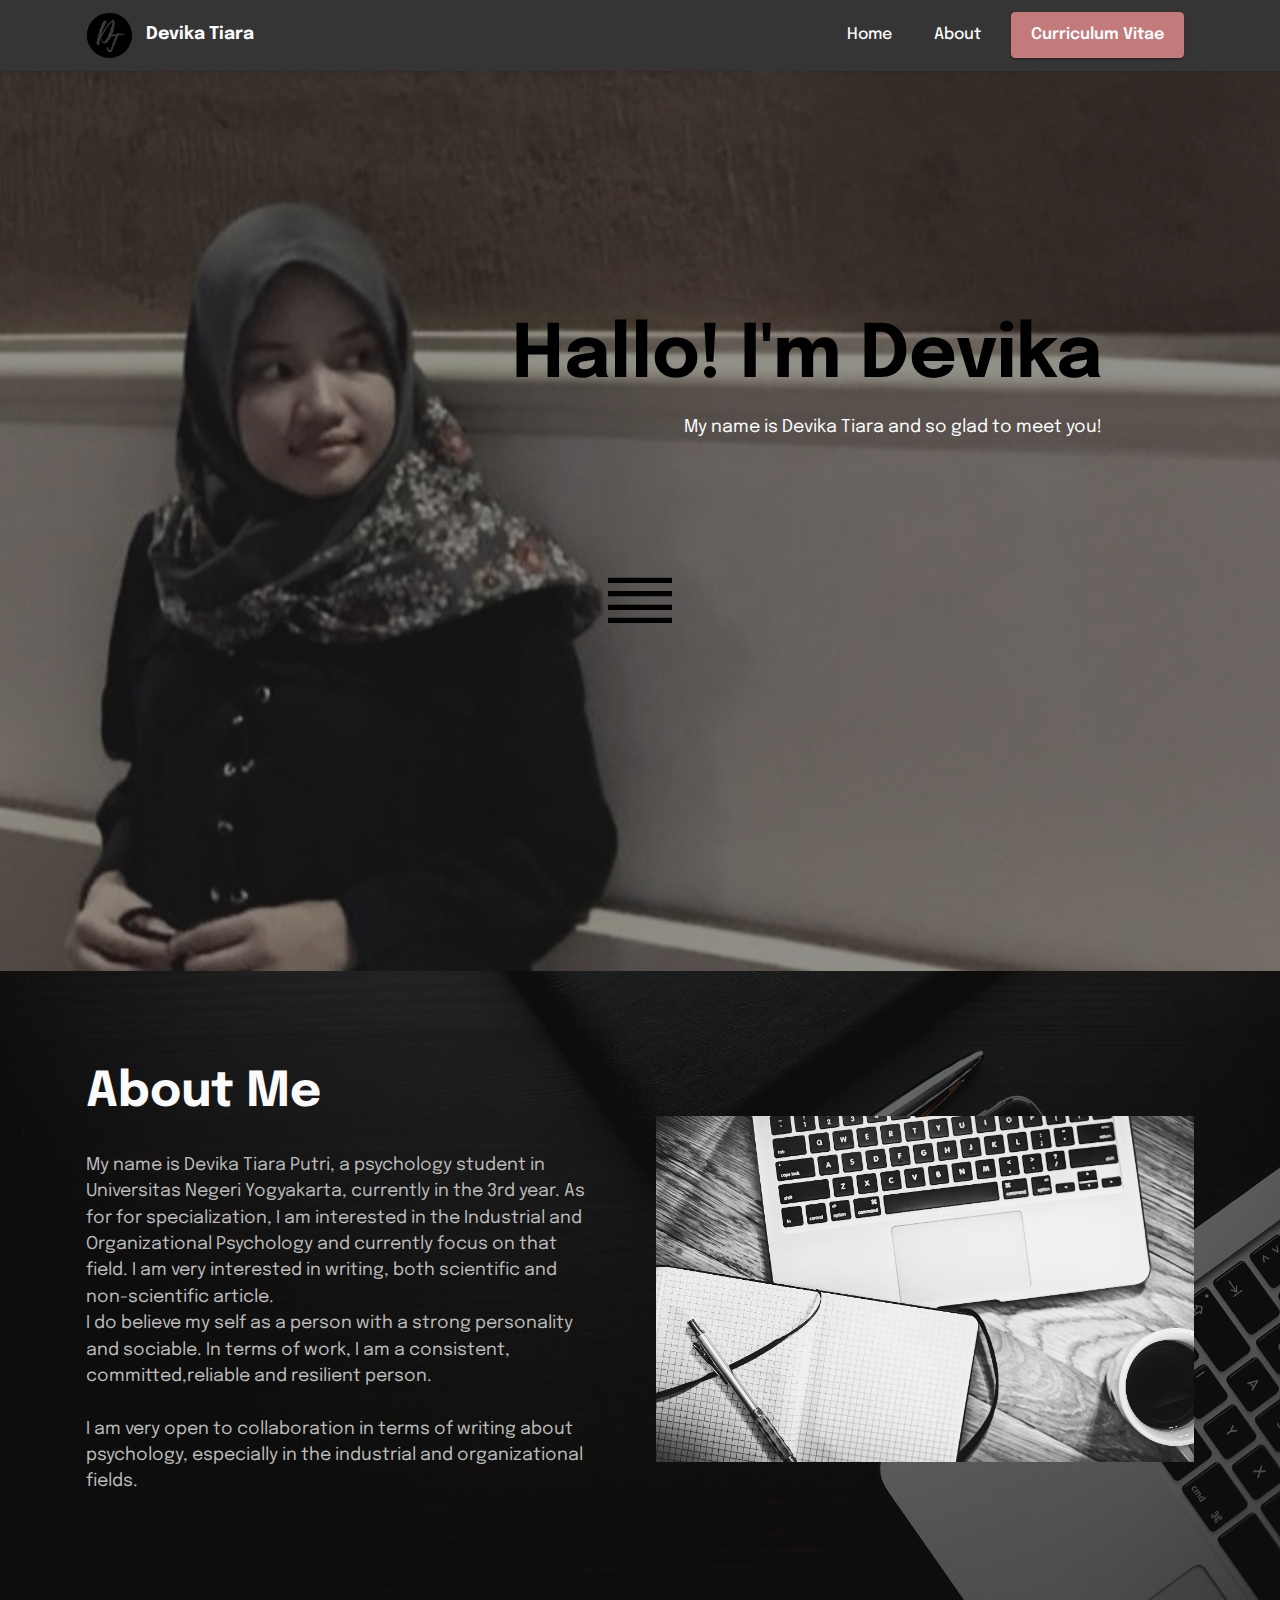
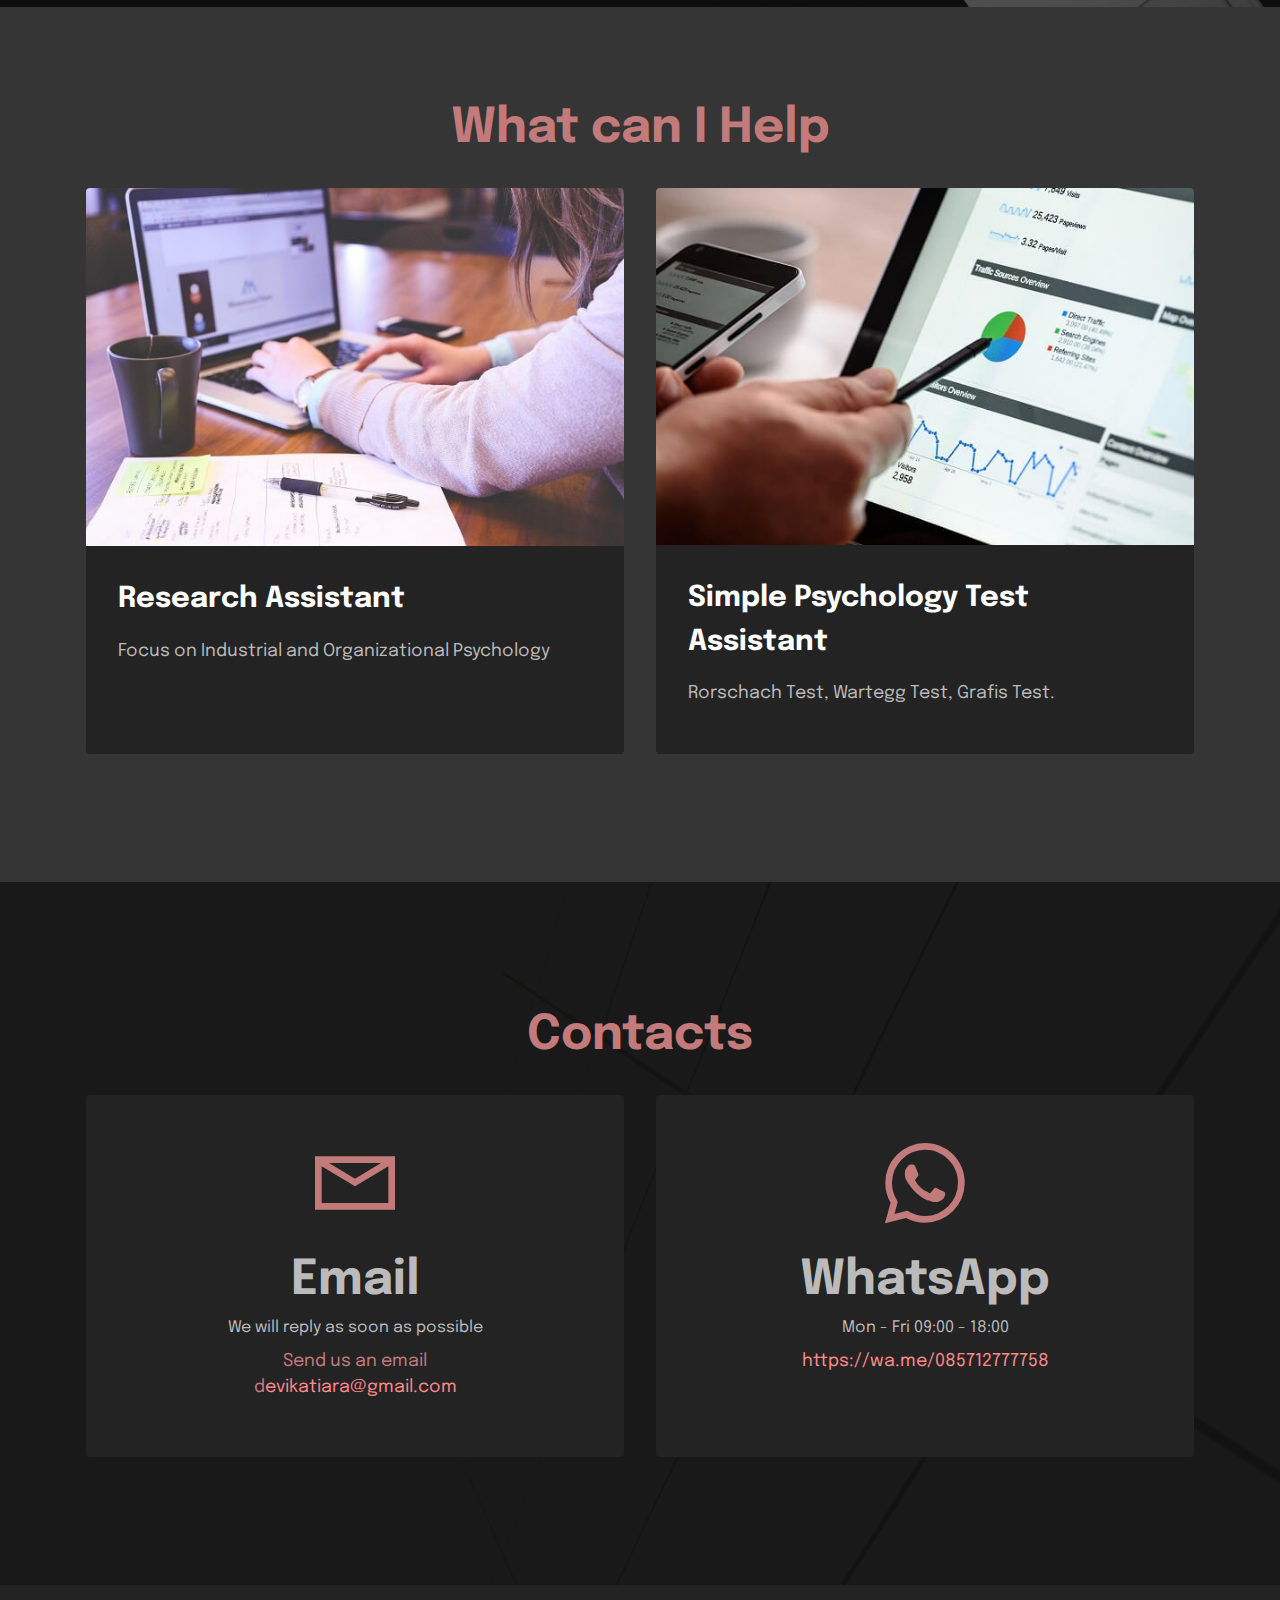
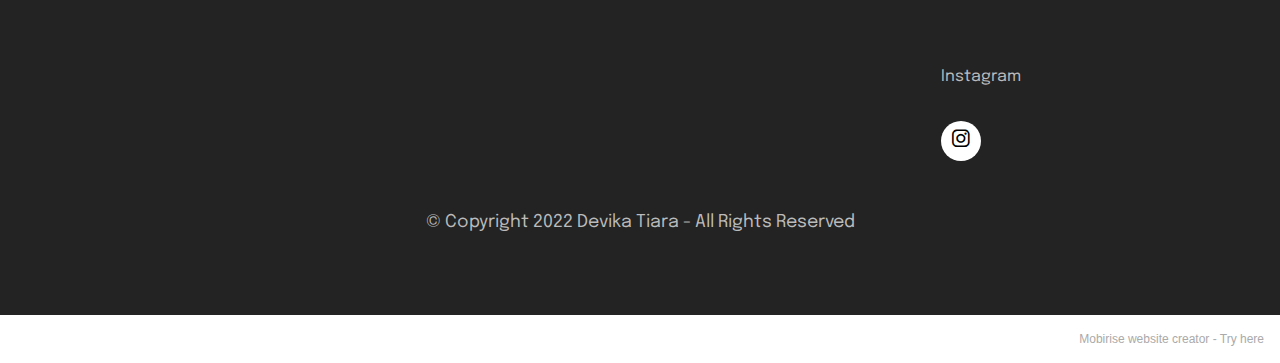
==== commit 10f857ef: "create github pages" ====
--- a/index.html
+++ b/index.html
@@ -6,7 +6,7 @@
   <meta http-equiv="X-UA-Compatible" content="IE=edge">
   <meta name="generator" content="Mobirise v5.6.0, mobirise.com">
   <meta name="viewport" content="width=device-width, initial-scale=1, minimum-scale=1">
-  <link rel="shortcut icon" href="assets/images/logo.png" type="image/x-icon">
+  <link rel="shortcut icon" href="assets/images/fococlipping-20220308-162236-1.png" type="image/x-icon">
   <meta name="description" content="">
   
   
@@ -34,7 +34,11 @@
     <nav class="navbar navbar-dropdown navbar-expand-lg">
         <div class="container">
             <div class="navbar-brand">
-                
+                <span class="navbar-logo">
+                    <a href="https://mobiri.se">
+                        <img src="assets/images/fococlipping-20220308.png" alt="Mobirise" style="height: 3rem;">
+                    </a>
+                </span>
                 <span class="navbar-caption-wrap"><a class="navbar-caption text-white display-7" href="https://mobiri.se">Devika Tiara</a></span>
             </div>
             <button class="navbar-toggler" type="button" data-toggle="collapse" data-bs-toggle="collapse" data-target="#navbarSupportedContent" data-bs-target="#navbarSupportedContent" aria-controls="navbarNavAltMarkup" aria-expanded="false" aria-label="Toggle navigation">
@@ -46,13 +50,10 @@
                 </div>
             </button>
             <div class="collapse navbar-collapse" id="navbarSupportedContent">
-                <ul class="navbar-nav nav-dropdown" data-app-modern-menu="true"><li class="nav-item"><a class="nav-link link text-white text-primary display-4" href="#top">Home</a></li><li class="nav-item"><a class="nav-link link text-white text-primary display-4" href="index.html#features19-a">
-                            About</a></li>
-                    <li class="nav-item"><a class="nav-link link text-white text-primary display-4" href="index.html#features20-4">Research</a></li>
-                    <li class="nav-item"><a class="nav-link link text-white text-primary display-4" href="index.html#features10-5">Pricing</a>
-                    </li></ul>
-                
-                <div class="navbar-buttons mbr-section-btn"><a class="btn btn-primary display-4" href="https://mobiri.se">Get Started</a></div>
+                <ul class="navbar-nav nav-dropdown" data-app-modern-menu="true"><li class="nav-item"><a class="nav-link link text-white text-primary display-4" href="index.html#top">Home</a></li><li class="nav-item"><a class="nav-link link text-white text-primary display-4" href="index.html#features19-a">
+                            About</a></li></ul>
+                
+                <div class="navbar-buttons mbr-section-btn"><a class="btn btn-primary display-4" href="https://drive.google.com/file/d/1sK7eJaoX1Ln1K1rEiLY1WlswGhTK56N7/view?usp=sharing">Curriculum Vitae</a></div>
             </div>
         </div>
     </nav>
@@ -62,67 +63,29 @@
 
     
 
-    <div class="mbr-overlay" style="opacity: 0.9; background-color: rgb(35, 35, 35);">
+    <div class="mbr-overlay" style="opacity: 0.5; background-color: rgb(35, 35, 35);">
     </div>
 
     <div class="container">
         <div class="media-container">
             <div class="col-md-12 col-lg-10 m-auto align-center">
-                <h1 class="mbr-section-title mbr-white mbr-fonts-style mb-3 display-1"><strong>Hallo! I'm Devika</strong></h1>
+                <h1 class="mbr-section-title mbr-white mbr-fonts-style mb-3 display-1"><strong>Hallo! I'm Devika</strong><strong><br></strong></h1>
                 <p class="mbr-text mbr-white mbr-fonts-style display-7">My name is Devika Tiara and so glad to meet you!</p>
-                <div class="mbr-section-btn align-center"><a class="btn btn-primary display-4" href="https://mobiri.se/">Get Started</a> <a class="btn btn-secondary display-4" href="index.html#features19-a">Read More</a></div>
+                
 
                 <div class="row pt-5 justify-content-center">
                     <div class="col-12 col-md-6 col-lg-3">
                         <div class="card-wrapper">
                             <div class="card-box align-center">
-                                <span class="mbr-iconfont mobi-mbri-cash mobi-mbri" style="color: rgb(55, 150, 131); fill: rgb(55, 150, 131);"></span>
-                                <h4 class="card-title align-center mbr-black mbr-fonts-style display-7"><strong>Market Analysis</strong></h4>
+                                <span class="mbr-iconfont mobi-mbri-align-justify mobi-mbri" style="color: rgb(0, 0, 0); fill: rgb(0, 0, 0);"></span>
+                                <h4 class="card-title align-center mbr-black mbr-fonts-style display-7"></h4>
                             </div>
                         </div>
                     </div>
-                    <div class="col-12 col-md-6 col-lg-3">
-                        <div class="card-wrapper">
-                            <div class="card-box align-center">
-                                <span class="mbr-iconfont mobi-mbri-cart-add mobi-mbri" style="color: rgb(55, 150, 131); fill: rgb(55, 150, 131);"></span>
-                                <h4 class="card-title align-center mbr-black mbr-fonts-style display-7"><strong>Demand Research</strong></h4>
-                            </div>
-                        </div>
-                    </div>
-                    <div class="col-12 col-md-6 col-lg-3">
-                        <div class="card-wrapper">
-                            <div class="card-box align-center">
-                                <span class="mbr-iconfont mobi-mbri-users mobi-mbri" style="color: rgb(55, 150, 131); fill: rgb(55, 150, 131);"></span>
-                                <h4 class="card-title align-center mbr-black mbr-fonts-style display-7"><strong>Competitor Analysis</strong></h4>
-                            </div>
-                        </div>
-                    </div>
-                    <div class="col-12 col-md-6 col-lg-3">
-                        <div class="card-wrapper">
-                            <div class="card-box align-center">
-                                <span class="mbr-iconfont mobi-mbri-layers mobi-mbri" style="color: rgb(55, 150, 131); fill: rgb(55, 150, 131);"></span>
-                                <h4 class="card-title align-center mbr-black mbr-fonts-style display-7"><strong>Research Results</strong></h4>
-                            </div>
-                        </div>
-                    </div>
-                </div>
-            </div>
-        </div>
-    </div>
-</section>
-
-<section data-bs-version="5.1" class="content4 cid-sYdNFzxtCI" id="content4-0">
-    
-    <div class="mbr-overlay" style="opacity: 0.7; background-color: rgb(0, 0, 0);">
-    </div>
-    <div class="container">
-        <div class="row justify-content-center">
-            <div class="title col-md-12 col-lg-10">
-                <h3 class="mbr-section-title mbr-fonts-style align-center mb-4 display-2"><strong>About me</strong></h3>
-                <h4 class="mbr-section-subtitle align-center mbr-fonts-style mb-4 display-5">
-                    You can arrange your articles with the Mobirise website design software.
-                </h4>
-                
+                    
+                    
+                    
+                </div>
             </div>
         </div>
     </div>
@@ -132,87 +95,21 @@
 
     
 
-    
+    <div class="mbr-overlay" style="opacity: 0.6; background-color: rgb(0, 0, 0);">
+    </div>
     <div class="container">
         <div class="row justify-content-center">
             <div class="card col-12 col-lg">
                 <div class="card-wrapper">
-                    <h6 class="card-title mbr-fonts-style mb-4 display-2"><strong>About Agency</strong></h6>
-                    <p class="mbr-text mbr-fonts-style display-7">
-                        Lorem ipsum dolor sit amet, consectetur adipiscing elit. Duis bibendum diam eu tellus cursus, sodales sollicitudin erat pulvinar. Quisque in mauris blandit, cursus ipsum non, hendrerit enim. Nullam fringilla ex sed maximus efficitur. <br><br>Sed auctor justo elit, ac vestibulum metus semper non. Vestibulum ante ipsum primis in faucibus orci luctus et ultrices posuere cubilia curae; Etiam ut viverra ex. Nunc non elementum urna, auctor faucibus est.</p>
-                    <div class="mbr-section-btn"><a class="btn btn-secondary display-4" href="https://mobiri.se">Read More</a></div>
+                    <h6 class="card-title mbr-fonts-style mb-4 display-2"><strong>About Me</strong></h6>
+                    <p class="mbr-text mbr-fonts-style display-7">My name is Devika Tiara Putri, a psychology student in Universitas Negeri Yogyakarta, currently in the 3rd year. As for&nbsp;for specialization, I am interested in the Industrial and Organizational Psychology and currently focus on that field.&nbsp;I am very interested in writing, both scientific and non-scientific article.<br>I do believe my self as a person with a strong personality and sociable. In terms of work, I am a consistent, committed,reliable and resilient person.<br><br>I am very open to collaboration in terms of writing about psychology, especially in the industrial and organizational fields.<br></p>
+                    
                 </div>
             </div>
             <div class="col-12 col-lg-6">
                 <div class="image-wrapper">
-                    <img src="assets/images/mbr.jpeg" alt="Mobirise">
-                </div>
-            </div>
-        </div>
-    </div>
-</section>
-
-<section data-bs-version="5.1" class="features19 cid-sFGBbGYuTc" id="features20-4">
-
-    
-    
-    <div class="container">
-        <div class="row justify-content-center">
-            <div class="col-md-12 col-lg-10">
-                <div class="card-wrapper pb-4">
-                    <div class="card-box align-center">
-                        <h4 class="card-title mbr-fonts-style mb-4 display-2">
-                            <strong>Research Steps</strong>
-                        </h4>
-                        <p class="mbr-text mbr-fonts-style mb-4 display-7">
-                            Lorem ipsum dolor sit amet, consectetur adipiscing elit. Duis bibendum diam eu tellus cursus, sodales sollicitudin erat pulvinar. Quisque in mauris blandit, cursus ipsum non, hendrerit enim. Nullam fringilla ex sed maximus efficitur. Sed auctor justo elit, ac vestibulum metus semper non.</p>
-                        
-                    </div>
-                </div>
-            </div>
-            <div class="col-12 col-md-9">
-                <div class="item mbr-flex">
-                    <div class="icon-box">
-                        <span class="step-number mbr-fonts-style display-5">1</span>
-                    </div>
-                    <div class="text-box">
-                        <h4 class="icon-title card-title mbr-black mbr-fonts-style display-7"><strong>Market Analysis</strong></h4>
-                        <h5 class="icon-text mbr-black mbr-fonts-style display-4">Lorem ipsum dolor sit amet, consectetur adipiscing elit. Duis bibendum diam eu tellus cursus, sodales sollicitudin erat pulvinar. Quisque in mauris blandit, cursus ipsum non, hendrerit enim. Nullam fringilla ex sed maximus efficitur. Sed auctor justo elit, ac vestibulum metus semper non.</h5>
-                    </div>
-                </div>
-                <div class="item mbr-flex">
-                    <div class="icon-box">
-                        <span class="step-number mbr-fonts-style display-5">2</span>
-                    </div>
-                    <div class="text-box">
-                        <h4 class="icon-title card-title mbr-black mbr-fonts-style display-7"><strong>Demand Research</strong></h4>
-                        <h5 class="icon-text mbr-black mbr-fonts-style display-4">Lorem ipsum dolor sit amet, consectetur adipiscing elit. Duis bibendum diam eu tellus cursus, sodales sollicitudin erat pulvinar. Quisque in mauris blandit, cursus ipsum non, hendrerit enim. Nullam fringilla ex sed maximus efficitur. Sed auctor justo elit, ac vestibulum metus semper non.</h5>
-                    </div>
-                </div>
-                <div class="item mbr-flex">
-                    <div class="icon-box">
-                        <span class="step-number mbr-fonts-style display-5">3</span>
-                    </div>
-                    <div class="text-box">
-                        <h4 class="icon-title card-title mbr-black mbr-fonts-style display-7"><strong>Competitor Analysis</strong></h4>
-                        <h5 class="icon-text mbr-black mbr-fonts-style display-4">Lorem ipsum dolor sit amet, consectetur adipiscing elit. Duis bibendum diam eu tellus cursus, sodales sollicitudin erat pulvinar. Quisque in mauris blandit, cursus ipsum non, hendrerit enim. Nullam fringilla ex sed maximus efficitur. Sed auctor justo elit, ac vestibulum metus semper non.</h5>
-                    </div>
-                </div>
-                <div class="item mbr-flex last">
-                    <div class="icon-box">
-                        <span class="step-number mbr-fonts-style display-5">4</span>
-                    </div>
-                    <div class="text-box">
-                        <h4 class="icon-title card-title mbr-black mbr-fonts-style display-7"><strong>Research Results</strong></h4>
-                        <h5 class="icon-text mbr-black mbr-fonts-style display-4">Lorem ipsum dolor sit amet, consectetur adipiscing elit. Duis bibendum diam eu tellus cursus, sodales sollicitudin erat pulvinar. Quisque in mauris blandit, cursus ipsum non, hendrerit enim. Nullam fringilla ex sed maximus efficitur. Sed auctor justo elit, ac vestibulum metus semper non.</h5>
-                    </div>
-                </div>
-                
-                
-                
-                
-                
-                
+                    <img src="assets/images/mbr-11.jpg" alt="Mobirise">
+                </div>
             </div>
         </div>
     </div>
@@ -224,298 +121,38 @@
     <div class="container">
         <div class="mbr-section-head">
             <h4 class="mbr-section-title mbr-fonts-style align-center mb-0 display-2">
-                <strong>How it Works</strong></h4>
+                <strong>What can I Help</strong></h4>
             
         </div>
         <div class="row mt-4">
-            <div class="item features-image сol-12 col-md-6 col-lg-4">
+            <div class="item features-image сol-12 col-md-6 col-lg-6">
                 <div class="item-wrapper">
                     <div class="item-img">
                         <img src="assets/images/mbr-5.jpg" alt="">
                     </div>
                     <div class="item-content">
-                        <h5 class="item-title mbr-fonts-style display-5"><strong>Market Analysis</strong></h5>
+                        <h5 class="item-title mbr-fonts-style display-5"><strong>Research Assistant</strong></h5>
                         
-                        <p class="mbr-text mbr-fonts-style mt-3 display-7">Lorem ipsum dolor sit amet, consectetur adipiscing elit. Duis bibendum diam eu tellus.</p>
-                    </div>
-                    <div class="mbr-section-btn item-footer mt-2"><a href="" class="btn btn-primary item-btn display-4" target="_blank">Learn More
-                            &gt;</a></div>
-                </div>
-            </div>
-            <div class="item features-image сol-12 col-md-6 col-lg-4">
+                        <p class="mbr-text mbr-fonts-style mt-3 display-7">Focus on&nbsp;Industrial and Organizational Psychology</p>
+                    </div>
+                    
+                </div>
+            </div>
+            <div class="item features-image сol-12 col-md-6 col-lg-6">
                 <div class="item-wrapper">
                     <div class="item-img">
                         <img src="assets/images/mbr-2.jpg" alt="">
                     </div>
                     <div class="item-content">
-                        <h5 class="item-title mbr-fonts-style display-5"><strong>Demand Research</strong></h5>
+                        <h5 class="item-title mbr-fonts-style display-5"><strong>Simple Psychology Test Assistant</strong></h5>
                         
-                        <p class="mbr-text mbr-fonts-style mt-3 display-7">Lorem ipsum dolor sit amet, consectetur adipiscing elit. Duis bibendum diam eu tellus.</p>
-                    </div>
-                    <div class="mbr-section-btn item-footer mt-2"><a href="" class="btn btn-primary item-btn display-4" target="_blank">Learn More
-                            &gt;</a></div>
-                </div>
-            </div>
-            <div class="item features-image сol-12 col-md-6 col-lg-4">
-                <div class="item-wrapper">
-                    <div class="item-img">
-                        <img src="assets/images/mbr-1.jpg" alt="">
-                    </div>
-                    <div class="item-content">
-                        <h5 class="item-title mbr-fonts-style display-5"><strong>Competitor Analysis</strong></h5>
-                        
-                        <p class="mbr-text mbr-fonts-style mt-3 display-7">Lorem ipsum dolor sit amet, consectetur adipiscing elit. Duis bibendum diam eu tellus.<br></p>
-                    </div>
-                    <div class="mbr-section-btn item-footer mt-2"><a href="" class="btn btn-primary item-btn display-4" target="_blank">Learn More
-                            &gt;</a></div>
-                </div>
-            </div>
-        </div>
-    </div>
-</section>
-
-<section data-bs-version="5.1" class="features9 cid-sFGBGm1Q33" id="features10-5">
-    <!---->
-    
-    
-    <div class="container">
-        <div class="mbr-section-head">
-            <h3 class="mbr-section-title mbr-fonts-style mb-0 display-2">
-                <strong>Our Pricing</strong></h3>
+                        <p class="mbr-text mbr-fonts-style mt-3 display-7">Rorschach Test, Wartegg Test, Grafis Test.</p>
+                    </div>
+                    
+                </div>
+            </div>
             
         </div>
-        <div class="row mt-4">
-            <div class="card col-12">
-                <div class="card-wrapper">
-                    <div class="top-line row">
-                        <div class="col">
-                            <h4 class="card-title mbr-fonts-style display-5"><strong>Market Analysis</strong></h4>
-                        </div>
-                        <div class="col-auto">
-                            <p class="price mbr-fonts-style display-5">
-                                $139</p>
-                        </div>
-                    </div>
-                    <div class="bottom-line">
-                        <p class="mbr-text mbr-fonts-style display-7">
-                            Lorem ipsum dolor sit amet, consectetur adipiscing elit. Duis bibendum diam eu tellus cursus, sodales sollicitudin erat pulvinar. Quisque in mauris blandit, cursus ipsum non, hendrerit enim. Nullam fringilla ex sed maximus efficitur. Sed auctor justo elit, ac vestibulum metus semper non. Vestibulum ante ipsum primis in faucibus orci luctus et ultrices posuere cubilia curae; Etiam ut viverra ex. Nunc non elementum urna, auctor faucibus est.
-                        </p>
-                    </div>
-                </div>
-            </div>
-            <div class="card col-12">
-                <div class="card-wrapper">
-                    <div class="top-line row">
-                        <div class="col">
-                            <h4 class="card-title mbr-fonts-style display-5"><strong>Demand Research</strong></h4>
-                        </div>
-                        <div class="col-auto">
-                            <p class="price mbr-fonts-style display-5">
-                                $229</p>
-                        </div>
-                    </div>
-                    <div class="bottom-line">
-                        <p class="mbr-text mbr-fonts-style display-7">
-                            Lorem ipsum dolor sit amet, consectetur adipiscing elit. Duis bibendum diam eu tellus cursus, sodales sollicitudin erat pulvinar. Quisque in mauris blandit, cursus ipsum non, hendrerit enim. Nullam fringilla ex sed maximus efficitur. Sed auctor justo elit, ac vestibulum metus semper non. Vestibulum ante ipsum primis in faucibus orci luctus et ultrices posuere cubilia curae; Etiam ut viverra ex. Nunc non elementum urna, auctor faucibus est.
-                        </p>
-                    </div>
-                </div>
-            </div>
-            <div class="card col-12">
-                <div class="card-wrapper">
-                    <div class="top-line row">
-                        <div class="col">
-                            <h4 class="card-title mbr-fonts-style display-5"><strong>Competitor Analysis</strong></h4>
-                        </div>
-                        <div class="col-auto">
-                            <p class="price mbr-fonts-style display-5">
-                                $189</p>
-                        </div>
-                    </div>
-                    <div class="bottom-line">
-                        <p class="mbr-text mbr-fonts-style display-7">Lorem ipsum dolor sit amet, consectetur adipiscing elit. Duis bibendum diam eu tellus cursus, sodales sollicitudin erat pulvinar. Quisque in mauris blandit, cursus ipsum non, hendrerit enim. Nullam fringilla ex sed maximus efficitur. Sed auctor justo elit, ac vestibulum metus semper non. Vestibulum ante ipsum primis in faucibus orci luctus et ultrices posuere cubilia curae; Etiam ut viverra ex. Nunc non elementum urna, auctor faucibus est.
-                        </p>
-                    </div>
-                </div>
-            </div>
-            
-            
-            
-            
-            
-            
-            
-            
-            
-        </div>
-    </div>
-</section>
-
-<section data-bs-version="5.1" class="team1 cid-sFGGp6mJeM" id="team1-9">
-    
-
-    
-    <div class="container">
-        <div class="row justify-content-center">
-            <div class="col-12">
-                <h3 class="mbr-section-title mbr-fonts-style align-center mb-4 display-2">
-                    <strong>Our Team</strong>
-                </h3>
-                
-            </div>
-            <div class="col-sm-6 col-lg-4">
-                <div class="card-wrap">
-                    <div class="image-wrap">
-                        <img src="assets/images/mbr-6.jpg" alt="">
-                    </div>
-                    <div class="content-wrap">
-                        <h5 class="mbr-section-title card-title mbr-fonts-style align-center m-0 display-5">
-                            <strong>John Smith</strong>
-                        </h5>
-                        <h6 class="mbr-role mbr-fonts-style align-center mb-3 display-4">
-                            <strong>Programmer</strong>
-                        </h6>
-                        <p class="card-text mbr-fonts-style align-center display-7">
-                            Lorem ipsum dolor sit amet, consectetur adipiscing elit. Duis bibendum diam eu tellus cursus.</p>
-                        <div class="social-row display-7">
-                            <div class="soc-item">
-                                <a href="https://www.facebook.com/Mobirise/" target="_blank">
-                                    <span class="mbr-iconfont socicon socicon-facebook"></span>
-                                </a>
-                            </div>
-                            <div class="soc-item">
-                                <a href="https://twitter.com/mobirise" target="_blank">
-                                    <span class="mbr-iconfont socicon socicon-twitter"></span>
-                                </a>
-                            </div>
-                            <div class="soc-item">
-                                <a href="https://instagram.com/mobirise" target="_blank">
-                                    <span class="mbr-iconfont socicon socicon-instagram"></span>
-                                </a>
-                            </div>
-                            
-                            
-                        </div>
-                        
-                    </div>
-                </div>
-            </div>
-
-            <div class="col-sm-6 col-lg-4">
-                <div class="card-wrap">
-                    <div class="image-wrap">
-                        <img src="assets/images/mbr-7.jpg" alt="">
-                    </div>
-                    <div class="content-wrap">
-                        <h5 class="mbr-section-title card-title mbr-fonts-style align-center m-0 display-5">
-                            <strong>Sarah Palmer</strong>
-                        </h5>
-                        <h6 class="mbr-role mbr-fonts-style align-center mb-3 display-4">
-                            <strong>Manager</strong>
-                        </h6>
-                        <p class="card-text mbr-fonts-style align-center display-7">
-                            Lorem ipsum dolor sit amet, consectetur adipiscing elit. Duis bibendum diam eu tellus cursus.
-                        </p>
-                        <div class="social-row display-7">
-                            <div class="soc-item">
-                                <a href="https://www.facebook.com/Mobirise/" target="_blank">
-                                    <span class="mbr-iconfont socicon socicon-facebook"></span>
-                                </a>
-                            </div>
-                            <div class="soc-item">
-                                <a href="https://twitter.com/mobirise" target="_blank">
-                                    <span class="mbr-iconfont socicon socicon-twitter"></span>
-                                </a>
-                            </div>
-                            <div class="soc-item">
-                                <a href="https://instagram.com/mobirise" target="_blank">
-                                    <span class="mbr-iconfont socicon socicon-instagram"></span>
-                                </a>
-                            </div>
-                            
-                            
-                        </div>
-                        
-                    </div>
-                </div>
-            </div>
-
-            <div class="col-sm-6 col-lg-4">
-                <div class="card-wrap">
-                    <div class="image-wrap">
-                        <img src="assets/images/mbr-8.jpg" alt="">
-                    </div>
-                    <div class="content-wrap">
-                        <h5 class="mbr-section-title card-title mbr-fonts-style align-center m-0 display-5">
-                            <strong>Jessica Swift</strong>
-                        </h5>
-                        <h6 class="mbr-role mbr-fonts-style align-center mb-3 display-4">
-                            <strong>Analyst</strong>
-                        </h6>
-                        <p class="card-text mbr-fonts-style align-center display-7">
-                            Lorem ipsum dolor sit amet, consectetur adipiscing elit. Duis bibendum diam eu tellus cursus.
-                        </p>
-                        <div class="social-row display-7">
-                            <div class="soc-item">
-                                <a href="https://www.facebook.com/Mobirise/" target="_blank">
-                                    <span class="mbr-iconfont socicon socicon-facebook"></span>
-                                </a>
-                            </div>
-                            <div class="soc-item">
-                                <a href="https://twitter.com/mobirise" target="_blank">
-                                    <span class="mbr-iconfont socicon socicon-twitter"></span>
-                                </a>
-                            </div>
-                            <div class="soc-item">
-                                <a href="https://instagram.com/mobirise" target="_blank">
-                                    <span class="mbr-iconfont socicon socicon-instagram"></span>
-                                </a>
-                            </div>
-                            
-                            
-                        </div>
-                        
-                    </div>
-                </div>
-            </div>
-
-            
-        </div>
-    </div>
-</section>
-
-<section data-bs-version="5.1" class="clients1 cid-sFGFZiVtyo" id="clients1-8">
-    
-    <div class="images-container container">
-        <div class="mbr-section-head">
-            <h3 class="mbr-section-title mbr-fonts-style align-center mb-0 display-2">
-                <strong>Our Clients</strong>
-            </h3>
-            
-            
-        </div>
-        <div class="row justify-content-center mt-4">
-            <div class="col-md-3 card">
-                <img src="assets/images/1.png">
-            </div>
-            <div class="col-md-3 card">
-                <img src="assets/images/2.png">
-            </div>
-            <div class="col-md-3 card">
-                <img src="assets/images/3.png">
-            </div>
-            <div class="col-md-3 card">
-                <img src="assets/images/4.png">
-            </div>
-            <div class="col-md-3 card">
-                <img src="assets/images/2.png">
-            </div>
-            <div class="col-md-3 card">
-                <img src="assets/images/3.png">
-            </div>
-            
-            
-        </div>
     </div>
 </section>
 
@@ -523,13 +160,14 @@
 
     
 
-    
+    <div class="mbr-overlay" style="opacity: 0.9; background-color: rgb(0, 0, 0);">
+    </div>
     <div class="container">
         <div class="mbr-section-head">
             <h3 class="mbr-section-title mbr-fonts-style align-center mb-0 display-2">
                 <strong>Contacts</strong>
             </h3>
-            <h4 class="mbr-section-subtitle mbr-fonts-style align-center mb-0 mt-2 display-5">Lorem ipsum dolor sit amet, consectetur adipiscing elit.</h4>
+            <h4 class="mbr-section-subtitle mbr-fonts-style align-center mb-0 mt-2 display-5"></h4>
         </div>
         <div class="row justify-content-center mt-4">
             <div class="card col-12 col-lg-6">
@@ -544,8 +182,7 @@
                         <p class="mbr-text mbr-fonts-style mb-2 display-4">
                             We will reply as soon as possible</p>
                         <h5 class="link mbr-fonts-style display-7"><a href="mailto:info@site.com" class="text-primary">Send us an
-                                email</a>
-                        </h5>
+                                email</a><br><a href="mailto:info@site.com" class="text-primary">d</a>evikatiara@gmail.com</h5>
                     </div>
                 </div>
             </div>
@@ -553,85 +190,14 @@
                 <div class="card-wrapper">
                     <div class="card-box align-center">
                         <div class="image-wrapper">
-                            <span class="mbr-iconfont mobi-mbri-mobile-2 mobi-mbri"></span>
+                            <span class="mbr-iconfont socicon-whatsapp socicon"></span>
                         </div>
-                        <h4 class="card-title mbr-fonts-style align-center mb-2 display-2">
-                            <strong>Phone</strong>
-                        </h4>
+                        <h4 class="card-title mbr-fonts-style align-center mb-2 display-2"><strong>WhatsApp</strong></h4>
                         <p class="mbr-text mbr-fonts-style mb-2 display-4">
                             Mon - Fri 09:00 - 18:00</p>
-                        <h5 class="link mbr-black mbr-fonts-style display-7">
-                            <a href="tel:+12345678910" class="text-primary">Call (800) 123 45 67</a>
-                        </h5>
-                    </div>
-                </div>
-            </div>
-        </div>
-    </div>
-</section>
-
-<section data-bs-version="5.1" class="testimonials2 cid-sFGJsyrALx" id="testimonials2-d">
-    
-    
-    <div class="container">
-        <h3 class="mbr-section-title mbr-fonts-style align-center mb-4 display-2">
-            <strong>Testimonials</strong>
-        </h3>
-        <div class="row justify-content-center">
-            <div class="card col-12 col-md-6">
-                <p class="mbr-text mbr-fonts-style mb-4 display-7">Lorem ipsum dolor sit amet, consectetur adipiscing elit. Duis bibendum diam eu tellus cursus, sodales sollicitudin erat pulvinar. Quisque in mauris blandit, cursus ipsum non, hendrerit enim. Nullam fringilla ex sed maximus efficitur. Sed auctor justo elit, ac vestibulum metus semper non. Vestibulum ante ipsum primis in faucibus orci luctus et ultrices posuere cubilia curae; Etiam ut viverra ex. Nunc non elementum urna, auctor faucibus est.</p>
-                <div class="d-flex mb-md-0 mb-4">
-                    <div class="image-wrapper">
-                        <img src="assets/images/team1.jpg" alt="Mobirise">
-                    </div>
-                    <div class="text-wrapper">
-                        <p class="name mbr-fonts-style mb-1 display-4">
-                            <strong>Martin Smith</strong>
-                        </p>
-                        <p class="position mbr-fonts-style display-4">
-                            <strong>Client</strong>
-                        </p>
-                    </div>
-                </div>
-            </div>
-            <div class="card col-12 col-md-6">
-                <p class="mbr-text mbr-fonts-style mb-4 display-7">Lorem ipsum dolor sit amet, consectetur adipiscing elit. Duis bibendum diam eu tellus cursus, sodales sollicitudin erat pulvinar. Quisque in mauris blandit, cursus ipsum non, hendrerit enim. Nullam fringilla ex sed maximus efficitur. Sed auctor justo elit, ac vestibulum metus semper non. Vestibulum ante ipsum primis in faucibus orci luctus et ultrices posuere cubilia curae; Etiam ut viverra ex. Nunc non elementum urna, auctor faucibus est.</p>
-                <div class="d-flex mb-md-0 mb-4">
-                    <div class="image-wrapper">
-                        <img src="assets/images/team2.jpg" alt="Mobirise">
-                    </div>
-                    <div class="text-wrapper">
-                        <p class="name mbr-fonts-style mb-1 display-4">
-                            <strong>Jessica Brown</strong>
-                        </p>
-                        <p class="position mbr-fonts-style display-4">
-                            <strong>Client</strong>
-                        </p>
-                    </div>
-                </div>
-            </div>
-        </div>
-    </div>
-</section>
-
-<section data-bs-version="5.1" class="map3 cid-sFGDeCn4OW" id="map3-6">
-    
-    
-    
-    
-
-    <div class="container">
-        <div class="row">
-            <div class="col-12">
-                <h3 class="mbr-section-title mb-4 align-center mbr-fonts-style display-2"><strong>Office Locations</strong></h3>
-            </div>
-            <div class="col-12 col-lg-6">
-                <h4 class="mbr-section-subtitle mb-3 align-center mbr-fonts-style display-5">New York</h4>
-                <div class="google-map"><iframe frameborder="0" style="border:0" src="https://www.google.com/maps/embed/v1/place?key=AIzaSyCZI5F_k6S1k46ujh0SNrapM89f7mJxd30&amp;q=360 5th Ave, New York, NY 10118" allowfullscreen=""></iframe></div>
-            </div>
-            <div class="col-12 col-lg-6">
-                <h4 class="mbr-section-subtitle mb-3 mt-5 mt-lg-0 align-center mbr-fonts-style display-5">London</h4>
-                <div class="google-map"><iframe frameborder="0" style="border:0" src="https://www.google.com/maps/embed/v1/place?key=AIzaSyCNveGQ9bfpKFwWzQLLftrR9hNiHwdqQG8&amp;q=4-5 Chicheley St, South Bank, London SE1 7" allowfullscreen=""></iframe></div>
+                        <h5 class="link mbr-black mbr-fonts-style display-7">https://wa.me/085712777758</h5>
+                    </div>
+                </div>
             </div>
         </div>
     </div>
@@ -644,63 +210,42 @@
     <div class="container">
         <div class="row mbr-white">
             <div class="col-12 col-md-6 col-lg-3">
-                <h5 class="mbr-section-subtitle mbr-fonts-style mb-2 display-7">
-                    <strong>Links</strong></h5>
+                
+                <ul class="list mbr-fonts-style display-4"></ul>
+            </div>
+            <div class="col-12 col-md-6 col-lg-3">
+                
+                <ul class="list mbr-fonts-style display-4"></ul>
+            </div>
+            <div class="col-12 col-md-6 col-lg-3">
+                
                 <ul class="list mbr-fonts-style display-4">
-                    <li class="mbr-text item-wrap">Home</li><li class="mbr-text item-wrap">Features</li><li class="mbr-text item-wrap">Research</li><li class="mbr-text item-wrap">Team</li>
+                    <li class="mbr-text item-wrap"><br></li><li class="mbr-text item-wrap"><br></li>
                 </ul>
             </div>
             <div class="col-12 col-md-6 col-lg-3">
-                <h5 class="mbr-section-subtitle mbr-fonts-style mb-2 display-7">
-                    <strong>Info</strong></h5>
-                <ul class="list mbr-fonts-style display-4">
-
-                    <li class="mbr-text item-wrap">About</li><li class="mbr-text item-wrap">Pricing</li><li class="mbr-text item-wrap">Contacts</li><li class="mbr-text item-wrap">Office</li>
-                </ul>
-            </div>
-            <div class="col-12 col-md-6 col-lg-3">
-                <h5 class="mbr-section-subtitle mbr-fonts-style mb-2 display-7">
-                    <strong>Features</strong></h5>
-                <ul class="list mbr-fonts-style display-4">
-                    <li class="mbr-text item-wrap">Market Analysis
-</li><li class="mbr-text item-wrap">Demand Research
-</li><li class="mbr-text item-wrap">Competitor Analysis
-</li><li class="mbr-text item-wrap">Research Results
-</li><li class="mbr-text item-wrap"><br></li>
-                </ul>
-            </div>
-            <div class="col-12 col-md-6 col-lg-3">
-                <h5 class="mbr-section-subtitle mbr-fonts-style mb-2 display-7">
-                    <strong>About</strong>
-                </h5>
-                <p class="mbr-text mbr-fonts-style mb-4 display-4">
-                    Lorem ipsum dolor sit amet, consectetur adipiscing elit. Duis bibendum diam eu tellus cursus,</p>
-                <h5 class="mbr-section-subtitle mbr-fonts-style mb-3 display-7">
-                    <strong>Social</strong>
-                </h5>
+                
+                <p class="mbr-text mbr-fonts-style mb-4 display-4">Instagram</p>
+                
                 <div class="social-row display-7">
                     <div class="soc-item">
-                        <a href="https://twitter.com/mobirise" target="_blank">
-                            <span class="mbr-iconfont socicon socicon-facebook"></span>
+                        <a href="https://instagram.com/devikatiara" target="_blank">
+                            <span class="mbr-iconfont socicon-instagram socicon"></span>
                         </a>
                     </div>
-                    <div class="soc-item">
-                        <a href="https://twitter.com/mobirise" target="_blank">
-                            <span class="mbr-iconfont socicon socicon-twitter"></span>
-                        </a>
-                    </div>
-                    <div class="soc-item">
-                        <a href="https://twitter.com/mobirise" target="_blank">
-                            <span class="mbr-iconfont socicon socicon-instagram"></span>
-                        </a>
-                    </div>
-                    
-                </div>
-            </div>
-            
-        </div>
-    </div>
-</section><section style="background-color: #fff; font-family: -apple-system, BlinkMacSystemFont, 'Segoe UI', 'Roboto', 'Helvetica Neue', Arial, sans-serif; color:#aaa; font-size:12px; padding: 0; align-items: center; display: flex;"><a href="https://mobirise.site/x" style="flex: 1 1; height: 3rem; padding-left: 1rem;"></a><p style="flex: 0 0 auto; margin:0; padding-right:1rem;">Mobirise page creator - <a href="https://mobirise.site/p" style="color:#aaa;">Click now</a></p></section><script src="assets/bootstrap/js/bootstrap.bundle.min.js"></script>  <script src="assets/smoothscroll/smooth-scroll.js"></script>  <script src="assets/ytplayer/index.js"></script>  <script src="assets/dropdown/js/navbar-dropdown.js"></script>  <script src="assets/vimeoplayer/player.js"></script>  <script src="assets/theme/js/script.js"></script>  
+                    
+                    
+                    
+                </div>
+            </div>
+            <div class="col-12 mt-4">
+                <p class="mbr-text mb-0 mbr-fonts-style copyright align-center display-7">
+                    © Copyright 2022 Devika Tiara - All Rights Reserved
+                </p>
+            </div>
+        </div>
+    </div>
+</section><section style="background-color: #fff; font-family: -apple-system, BlinkMacSystemFont, 'Segoe UI', 'Roboto', 'Helvetica Neue', Arial, sans-serif; color:#aaa; font-size:12px; padding: 0; align-items: center; display: flex;"><a href="https://mobirise.site/g" style="flex: 1 1; height: 3rem; padding-left: 1rem;"></a><p style="flex: 0 0 auto; margin:0; padding-right:1rem;">Mobirise website creator - <a href="https://mobirise.site/p" style="color:#aaa;">Try here</a></p></section><script src="assets/bootstrap/js/bootstrap.bundle.min.js"></script>  <script src="assets/smoothscroll/smooth-scroll.js"></script>  <script src="assets/ytplayer/index.js"></script>  <script src="assets/dropdown/js/navbar-dropdown.js"></script>  <script src="assets/vimeoplayer/player.js"></script>  <script src="assets/theme/js/script.js"></script>  
   
   
 </body>
--- a/assets/mobirise/css/mbr-additional.css
+++ b/assets/mobirise/css/mbr-additional.css
@@ -805,6 +805,11 @@
 .cid-sFGzlAXw3z .navbar.collapsed.opened .dropdown-menu {
   top: 0;
 }
+@media (min-width: 992px) {
+  .cid-sFGzlAXw3z .navbar.collapsed.opened:not(.navbar-short) .navbar-collapse {
+    max-height: calc(98.5vh - 3rem);
+  }
+}
 .cid-sFGzlAXw3z .navbar.collapsed .dropdown-menu .dropdown-submenu {
   left: 0 !important;
 }
@@ -1023,7 +1028,7 @@
   }
 }
 .cid-sFGzrhlvIh {
-  background-image: url("../../../assets/images/mbr-3.jpg");
+  background-image: url("../../../assets/images/whatsapp-image-2022-03-08-at-15.54.52-4.jpeg");
 }
 .cid-sFGzrhlvIh .icons-media-container {
   display: flex;
@@ -1067,31 +1072,22 @@
   color: #ffffff;
 }
 .cid-sFGzrhlvIh H1 {
-  color: #bbbbbb;
+  color: #000000;
+  text-align: right;
 }
 .cid-sFGzrhlvIh .mbr-text,
 .cid-sFGzrhlvIh .mbr-section-btn {
   color: #ffffff;
+  text-align: right;
 }
 .cid-sFGzrhlvIh .card-wrapper .card-title,
 .cid-sFGzrhlvIh .card-box {
   color: #bbbbbb;
-}
-.cid-sYdNFzxtCI {
-  padding-top: 5rem;
-  padding-bottom: 5rem;
-  background-image: url("../../../assets/images/mbr-4.jpg");
-}
-.cid-sYdNFzxtCI .mbr-section-title {
-  color: #bbbbbb;
-}
-.cid-sYdNFzxtCI .mbr-section-subtitle {
-  color: #ffffff;
 }
 .cid-sFGGxz3b6J {
   padding-top: 6rem;
   padding-bottom: 6rem;
-  background-color: #232323;
+  background-image: url("../../../assets/images/mbr-13.jpg");
 }
 .cid-sFGGxz3b6J .row {
   align-items: center;
@@ -1119,87 +1115,10 @@
 .cid-sFGGxz3b6J .mbr-text,
 .cid-sFGGxz3b6J .mbr-section-btn {
   color: #bbbbbb;
+  text-align: left;
 }
 .cid-sFGGxz3b6J .card-title {
-  color: #379683;
-}
-.cid-sFGBbGYuTc {
-  padding-top: 6rem;
-  padding-bottom: 6rem;
-  background-color: #353535;
-}
-.cid-sFGBbGYuTc .item {
-  display: flex;
-  align-items: center;
-  margin-bottom: 2rem;
-}
-@media (min-width: 991px) {
-  .cid-sFGBbGYuTc .item {
-    margin-bottom: 4rem;
-  }
-}
-.cid-sFGBbGYuTc .item:last-child .icon-box:before {
-  display: none;
-}
-.cid-sFGBbGYuTc .item.last .icon-box:before {
-  display: none;
-}
-.cid-sFGBbGYuTc .step-number {
-  padding-top: 6px;
-}
-.cid-sFGBbGYuTc .icon-box {
-  background: #c37a7a;
-  width: 60px;
-  min-width: 60px;
-  height: 60px;
-  border-radius: 50%;
-  margin-right: 2rem;
-  display: flex;
-  justify-content: center;
-  align-items: center;
-  position: relative;
-}
-@media (max-width: 768px) {
-  .cid-sFGBbGYuTc .icon-box {
-    margin-right: 1rem;
-  }
-}
-.cid-sFGBbGYuTc .icon-box::before {
-  content: "\e925";
-  font-family: Moririse2 !important;
-  position: absolute;
-  font-size: 32px;
-  left: 50%;
-  top: 120%;
-  color: #c37a7a;
-  transform: translate(-50%, 0);
-}
-.cid-sFGBbGYuTc span {
-  font-size: 2rem;
-  color: #ffffff;
-}
-@media (max-width: 991px) {
-  .cid-sFGBbGYuTc .card {
-    margin-bottom: 2rem;
-  }
-  .cid-sFGBbGYuTc .card-wrapper {
-    margin-bottom: 2rem;
-  }
-  .cid-sFGBbGYuTc .icon-box::before {
-    top: 141%;
-  }
-}
-@media (max-width: 768px) {
-  .cid-sFGBbGYuTc .icon-box::before {
-    top: 114%;
-  }
-}
-.cid-sFGBbGYuTc .card-title,
-.cid-sFGBbGYuTc .card-box {
-  color: #bbbbbb;
-}
-.cid-sFGBbGYuTc .icon-text {
-  color: #bbbbbb;
+  color: #fafafa;
 }
 .cid-sFGGDvi61Z {
   padding-top: 6rem;
@@ -1228,18 +1147,12 @@
 }
 @media (min-width: 992px) {
   .cid-sFGGDvi61Z .item-wrapper .item-content {
-    padding: 2rem 2rem 0;
-  }
-  .cid-sFGGDvi61Z .item-wrapper .item-footer {
-    padding: 0 2rem 2rem;
+    padding: 2rem;
   }
 }
 @media (max-width: 991px) {
   .cid-sFGGDvi61Z .item-wrapper .item-content {
-    padding: 1rem 1rem 0;
-  }
-  .cid-sFGGDvi61Z .item-wrapper .item-footer {
-    padding: 0 1rem 1rem;
+    padding: 1rem;
   }
 }
 .cid-sFGGDvi61Z .mbr-section-btn {
@@ -1260,154 +1173,10 @@
 .cid-sFGGDvi61Z .item-subtitle {
   text-align: left;
 }
-.cid-sFGBGm1Q33 {
-  padding-top: 6rem;
-  padding-bottom: 6rem;
-  background-color: #232323;
-}
-.cid-sFGBGm1Q33 .card-wrapper {
-  background-color: #353535;
-  margin-bottom: 2rem;
-  border-radius: 4px;
-  background: #353535;
-  transition: all 0.3s;
-  padding: 2rem;
-  padding-top: 3rem;
-}
-.cid-sFGBGm1Q33 .mbr-section-title,
-.cid-sFGBGm1Q33 .mbr-section-subtitle {
-  text-align: center;
-}
-@media (min-width: 992px) {
-  .cid-sFGBGm1Q33 .card-wrapper {
-    padding-left: 4rem;
-    padding-right: 4rem;
-  }
-}
-@media (max-width: 767px) {
-  .cid-sFGBGm1Q33 .card-wrapper {
-    padding: 1rem;
-    padding-top: 2rem;
-  }
-}
-.cid-sFGBGm1Q33 .card-title {
-  color: #379683;
-}
-.cid-sFGBGm1Q33 .mbr-text {
-  color: #bbbbbb;
-}
-.cid-sFGBGm1Q33 .price {
-  color: #379683;
-}
-.cid-sFGBGm1Q33 .mbr-section-title {
-  color: #379683;
-}
-.cid-sFGGp6mJeM {
-  padding-top: 6rem;
-  padding-bottom: 7rem;
-  background: #353535;
-}
-.cid-sFGGp6mJeM .team-card {
-  margin-bottom: 2rem;
-  transition: all 0.3s;
-}
-.cid-sFGGp6mJeM .team-card:hover {
-  transform: translateY(-10px);
-}
-.cid-sFGGp6mJeM .card-wrap {
-  background: #232323;
-  border-radius: 4px;
-}
-@media (max-width: 991px) {
-  .cid-sFGGp6mJeM .card-wrap {
-    margin-bottom: 2rem;
-  }
-}
-.cid-sFGGp6mJeM .card-wrap .image-wrap img {
-  width: 100%;
-}
-@media (min-width: 768px) {
-  .cid-sFGGp6mJeM .card-wrap .content-wrap {
-    padding: 2rem;
-  }
-}
-@media (max-width: 767px) {
-  .cid-sFGGp6mJeM .card-wrap .content-wrap {
-    padding: 1rem;
-  }
-}
-.cid-sFGGp6mJeM .social-row {
-  text-align: center;
-}
-.cid-sFGGp6mJeM .social-row .soc-item {
-  display: inline-block;
-  text-align: center;
-  border-radius: 50%;
-  margin-right: 0.6rem;
-  margin-bottom: 1rem;
-  padding: 0.5rem;
-  border: 2px solid #c37a7a;
-  transition: all 0.3s;
-}
-.cid-sFGGp6mJeM .social-row .soc-item .mbr-iconfont {
-  transition: all 0.3s;
-  display: flex;
-  justify-content: center;
-  align-content: center;
-  color: #c37a7a;
-  font-size: 1.5rem;
-}
-.cid-sFGGp6mJeM .social-row .soc-item:hover {
-  background-color: #c37a7a;
-}
-.cid-sFGGp6mJeM .social-row .soc-item:hover .mbr-iconfont {
-  color: #ffffff;
-}
-.cid-sFGGp6mJeM .card-title,
-.cid-sFGGp6mJeM .social-row {
-  color: #c7493a;
-}
-.cid-sFGGp6mJeM .card-text,
-.cid-sFGGp6mJeM .mbr-section-btn,
-.cid-sFGGp6mJeM .social-row {
-  color: #bbbbbb;
-}
-.cid-sFGGp6mJeM .mbr-role,
-.cid-sFGGp6mJeM .social-row {
-  color: #c37a7a;
-}
-.cid-sFGGp6mJeM .mbr-section-title {
-  color: #c37a7a;
-}
-.cid-sFGFZiVtyo {
-  padding-top: 8rem;
-  padding-bottom: 9rem;
-  background-color: #232323;
-}
-.cid-sFGFZiVtyo img {
-  width: 120px;
-  margin: auto;
-  filter: invert(1);
-}
-.cid-sFGFZiVtyo .card {
-  transition: all 0.3s;
-  height: fit-content;
-  padding: 1rem 0;
-  opacity: 0.7;
-  margin-bottom: 1rem;
-}
-@media (min-width: 992px) {
-  .cid-sFGFZiVtyo .card {
-    max-width: 12.5%;
-  }
-}
-.cid-sFGFZiVtyo .mbr-section-title {
-  color: #379683;
-}
 .cid-sFGJrLtt3K {
   padding-top: 8rem;
   padding-bottom: 8rem;
-  background-color: #353535;
+  background-image: url("../../../assets/images/background1.jpg");
 }
 .cid-sFGJrLtt3K .mbr-iconfont {
   display: block;
@@ -1442,71 +1211,8 @@
 .cid-sFGJrLtt3K .mbr-section-subtitle {
   color: #bbbbbb;
 }
-.cid-sFGJsyrALx {
-  padding-top: 5rem;
-  padding-bottom: 5rem;
-  background-color: #232323;
-}
-.cid-sFGJsyrALx .image-wrapper {
-  width: 50px;
-  height: 50px;
-  border-radius: 50%;
-  margin-top: 5px;
-  margin-right: 1rem;
-  overflow: hidden;
-}
-.cid-sFGJsyrALx .image-wrapper img {
-  height: 100%;
-  width: 100%;
-  object-fit: cover;
-}
-.cid-sFGJsyrALx .mbr-section-title {
-  color: #379683;
-}
-.cid-sFGJsyrALx .mbr-text {
-  color: #bbbbbb;
-}
-.cid-sFGJsyrALx .name {
-  color: #bbbbbb;
-}
-.cid-sFGJsyrALx .position {
-  color: #bbbbbb;
-}
-.cid-sFGDeCn4OW {
-  padding-top: 5rem;
-  padding-bottom: 5rem;
-  background-color: #353535;
-}
-.cid-sFGDeCn4OW .google-map {
-  height: 350px;
-  position: relative;
-}
-.cid-sFGDeCn4OW .google-map iframe {
-  height: 100%;
-  width: 100%;
-}
-.cid-sFGDeCn4OW .google-map [data-state-details] {
-  color: #6b6763;
-  height: 1.5em;
-  margin-top: -0.75em;
-  padding-left: 1.25rem;
-  padding-right: 1.25rem;
-  position: absolute;
-  text-align: center;
-  top: 50%;
-  width: 100%;
-}
-.cid-sFGDeCn4OW .google-map[data-state] {
-  background: #e9e5dc;
-}
-.cid-sFGDeCn4OW .google-map[data-state="loading"] [data-state-details] {
-  display: none;
-}
-.cid-sFGDeCn4OW .mbr-section-title {
-  color: #c37a7a;
-}
-.cid-sFGDeCn4OW .mbr-section-subtitle {
-  color: #bbbbbb;
+.cid-sFGJrLtt3K .link {
+  color: #ff8a8a;
 }
 .cid-sFGDg6hy8z {
   padding-top: 5rem;
@@ -1558,3 +1264,874 @@
 .cid-sFGDg6hy8z .mbr-iconfont {
   color: black;
 }
+.cid-sZpWMhEVZA .navbar-dropdown {
+  position: relative !important;
+}
+.cid-sZpWMhEVZA .dropdown-item:before {
+  font-family: Moririse2 !important;
+  content: "\e966";
+  display: inline-block;
+  width: 0;
+  position: absolute;
+  left: 1rem;
+  top: 0.5rem;
+  margin-right: 0.5rem;
+  line-height: 1;
+  font-size: inherit;
+  vertical-align: middle;
+  text-align: center;
+  overflow: hidden;
+  transform: scale(0, 1);
+  transition: all 0.25s ease-in-out;
+}
+.cid-sZpWMhEVZA .dropdown-menu {
+  padding: 0;
+  border-radius: 4px;
+  box-shadow: 0 1px 3px 0 rgba(0, 0, 0, 0.1);
+}
+.cid-sZpWMhEVZA .dropdown-item {
+  border-bottom: 1px solid #e6e6e6;
+}
+.cid-sZpWMhEVZA .dropdown-item:hover,
+.cid-sZpWMhEVZA .dropdown-item:focus {
+  background: #c37a7a !important;
+  color: white !important;
+}
+.cid-sZpWMhEVZA .dropdown-item:first-child {
+  border-top-left-radius: 4px;
+  border-top-right-radius: 4px;
+}
+.cid-sZpWMhEVZA .dropdown-item:last-child {
+  border-bottom: none;
+  border-bottom-left-radius: 4px;
+  border-bottom-right-radius: 4px;
+}
+.cid-sZpWMhEVZA .nav-dropdown .link {
+  padding: 0 0.3em !important;
+  margin: 0.667em 1em !important;
+}
+.cid-sZpWMhEVZA .nav-dropdown .link.dropdown-toggle::after {
+  margin-left: 0.5rem;
+  margin-top: 0.2rem;
+}
+.cid-sZpWMhEVZA .nav-link {
+  position: relative;
+}
+.cid-sZpWMhEVZA .container {
+  display: flex;
+  margin: auto;
+}
+.cid-sZpWMhEVZA .iconfont-wrapper {
+  color: #000000 !important;
+  font-size: 1.5rem;
+  padding-right: 0.5rem;
+}
+.cid-sZpWMhEVZA .dropdown-menu,
+.cid-sZpWMhEVZA .navbar.opened {
+  background: #353535 !important;
+}
+.cid-sZpWMhEVZA .nav-item:focus,
+.cid-sZpWMhEVZA .nav-link:focus {
+  outline: none;
+}
+.cid-sZpWMhEVZA .dropdown .dropdown-menu .dropdown-item {
+  width: auto;
+  transition: all 0.25s ease-in-out;
+}
+.cid-sZpWMhEVZA .dropdown .dropdown-menu .dropdown-item::after {
+  right: 0.5rem;
+}
+.cid-sZpWMhEVZA .dropdown .dropdown-menu .dropdown-item .mbr-iconfont {
+  margin-right: 0.5rem;
+  vertical-align: sub;
+}
+.cid-sZpWMhEVZA .dropdown .dropdown-menu .dropdown-item .mbr-iconfont:before {
+  display: inline-block;
+  transform: scale(1, 1);
+  transition: all 0.25s ease-in-out;
+}
+.cid-sZpWMhEVZA .collapsed .dropdown-menu .dropdown-item:before {
+  display: none;
+}
+.cid-sZpWMhEVZA .collapsed .dropdown .dropdown-menu .dropdown-item {
+  padding: 0.235em 1.5em 0.235em 1.5em !important;
+  transition: none;
+  margin: 0 !important;
+}
+.cid-sZpWMhEVZA .navbar {
+  min-height: 70px;
+  transition: all 0.3s;
+  border-bottom: 1px solid transparent;
+  box-shadow: 0 1px 3px 0 rgba(0, 0, 0, 0.1);
+  background: #353535;
+}
+.cid-sZpWMhEVZA .navbar.opened {
+  transition: all 0.3s;
+}
+.cid-sZpWMhEVZA .navbar .dropdown-item {
+  padding: 0.5rem 1.8rem;
+}
+.cid-sZpWMhEVZA .navbar .navbar-logo img {
+  width: auto;
+}
+.cid-sZpWMhEVZA .navbar .navbar-collapse {
+  justify-content: flex-end;
+  z-index: 1;
+}
+.cid-sZpWMhEVZA .navbar.collapsed {
+  justify-content: center;
+}
+.cid-sZpWMhEVZA .navbar.collapsed .nav-item .nav-link::before {
+  display: none;
+}
+.cid-sZpWMhEVZA .navbar.collapsed.opened .dropdown-menu {
+  top: 0;
+}
+@media (min-width: 992px) {
+  .cid-sZpWMhEVZA .navbar.collapsed.opened:not(.navbar-short) .navbar-collapse {
+    max-height: calc(98.5vh - 3rem);
+  }
+}
+.cid-sZpWMhEVZA .navbar.collapsed .dropdown-menu .dropdown-submenu {
+  left: 0 !important;
+}
+.cid-sZpWMhEVZA .navbar.collapsed .dropdown-menu .dropdown-item:after {
+  right: auto;
+}
+.cid-sZpWMhEVZA .navbar.collapsed .dropdown-menu .dropdown-toggle[data-toggle="dropdown-submenu"]:after {
+  margin-left: 0.5rem;
+  margin-top: 0.2rem;
+  border-top: 0.35em solid;
+  border-right: 0.35em solid transparent;
+  border-left: 0.35em solid transparent;
+  border-bottom: 0;
+  top: 41%;
+}
+.cid-sZpWMhEVZA .navbar.collapsed ul.navbar-nav li {
+  margin: auto;
+}
+.cid-sZpWMhEVZA .navbar.collapsed .dropdown-menu .dropdown-item {
+  padding: 0.25rem 1.5rem;
+  text-align: center;
+}
+.cid-sZpWMhEVZA .navbar.collapsed .icons-menu {
+  padding-left: 0;
+  padding-right: 0;
+  padding-top: 0.5rem;
+  padding-bottom: 0.5rem;
+}
+@media (max-width: 991px) {
+  .cid-sZpWMhEVZA .navbar .nav-item .nav-link::before {
+    display: none;
+  }
+  .cid-sZpWMhEVZA .navbar.opened .dropdown-menu {
+    top: 0;
+  }
+  .cid-sZpWMhEVZA .navbar .dropdown-menu .dropdown-submenu {
+    left: 0 !important;
+  }
+  .cid-sZpWMhEVZA .navbar .dropdown-menu .dropdown-item:after {
+    right: auto;
+  }
+  .cid-sZpWMhEVZA .navbar .dropdown-menu .dropdown-toggle[data-toggle="dropdown-submenu"]:after {
+    margin-left: 0.5rem;
+    margin-top: 0.2rem;
+    border-top: 0.35em solid;
+    border-right: 0.35em solid transparent;
+    border-left: 0.35em solid transparent;
+    border-bottom: 0;
+    top: 40%;
+  }
+  .cid-sZpWMhEVZA .navbar .navbar-logo img {
+    height: 3rem !important;
+  }
+  .cid-sZpWMhEVZA .navbar ul.navbar-nav li {
+    margin: auto;
+  }
+  .cid-sZpWMhEVZA .navbar .dropdown-menu .dropdown-item {
+    padding: 0.25rem 1.5rem !important;
+    text-align: center;
+  }
+  .cid-sZpWMhEVZA .navbar .navbar-brand {
+    flex-shrink: initial;
+    flex-basis: auto;
+    word-break: break-word;
+    padding-right: 2rem;
+  }
+  .cid-sZpWMhEVZA .navbar .navbar-toggler {
+    flex-basis: auto;
+  }
+  .cid-sZpWMhEVZA .navbar .icons-menu {
+    padding-left: 0;
+    padding-top: 0.5rem;
+    padding-bottom: 0.5rem;
+  }
+}
+.cid-sZpWMhEVZA .navbar.navbar-short {
+  min-height: 60px;
+}
+.cid-sZpWMhEVZA .navbar.navbar-short .navbar-logo img {
+  height: 2.5rem !important;
+}
+.cid-sZpWMhEVZA .navbar.navbar-short .navbar-brand {
+  min-height: 60px;
+  padding: 0;
+}
+.cid-sZpWMhEVZA .navbar-brand {
+  min-height: 70px;
+  flex-shrink: 0;
+  align-items: center;
+  margin-right: 0;
+  padding: 10px 0;
+  transition: all 0.3s;
+  word-break: break-word;
+  z-index: 1;
+}
+.cid-sZpWMhEVZA .navbar-brand .navbar-caption {
+  line-height: inherit !important;
+}
+.cid-sZpWMhEVZA .navbar-brand .navbar-logo a {
+  outline: none;
+}
+.cid-sZpWMhEVZA .dropdown-item.active,
+.cid-sZpWMhEVZA .dropdown-item:active {
+  background-color: transparent;
+}
+.cid-sZpWMhEVZA .navbar-expand-lg .navbar-nav .nav-link {
+  padding: 0;
+}
+.cid-sZpWMhEVZA .nav-dropdown .link.dropdown-toggle {
+  margin-right: 1.667em;
+}
+.cid-sZpWMhEVZA .nav-dropdown .link.dropdown-toggle[aria-expanded="true"] {
+  margin-right: 0;
+  padding: 0.667em 1.667em;
+}
+.cid-sZpWMhEVZA .navbar.navbar-expand-lg .dropdown .dropdown-menu {
+  background: #353535;
+}
+.cid-sZpWMhEVZA .navbar.navbar-expand-lg .dropdown .dropdown-menu .dropdown-submenu {
+  margin: 0;
+  left: 100%;
+}
+.cid-sZpWMhEVZA .navbar .dropdown.open > .dropdown-menu {
+  display: block;
+}
+.cid-sZpWMhEVZA ul.navbar-nav {
+  flex-wrap: wrap;
+}
+.cid-sZpWMhEVZA .navbar-buttons {
+  text-align: center;
+  min-width: 170px;
+}
+.cid-sZpWMhEVZA button.navbar-toggler {
+  outline: none;
+  width: 31px;
+  height: 20px;
+  cursor: pointer;
+  transition: all 0.2s;
+  position: relative;
+  align-self: center;
+}
+.cid-sZpWMhEVZA button.navbar-toggler .hamburger span {
+  position: absolute;
+  right: 0;
+  width: 30px;
+  height: 2px;
+  border-right: 5px;
+  background-color: #ffffff;
+}
+.cid-sZpWMhEVZA button.navbar-toggler .hamburger span:nth-child(1) {
+  top: 0;
+  transition: all 0.2s;
+}
+.cid-sZpWMhEVZA button.navbar-toggler .hamburger span:nth-child(2) {
+  top: 8px;
+  transition: all 0.15s;
+}
+.cid-sZpWMhEVZA button.navbar-toggler .hamburger span:nth-child(3) {
+  top: 8px;
+  transition: all 0.15s;
+}
+.cid-sZpWMhEVZA button.navbar-toggler .hamburger span:nth-child(4) {
+  top: 16px;
+  transition: all 0.2s;
+}
+.cid-sZpWMhEVZA nav.opened .hamburger span:nth-child(1) {
+  top: 8px;
+  width: 0;
+  opacity: 0;
+  right: 50%;
+  transition: all 0.2s;
+}
+.cid-sZpWMhEVZA nav.opened .hamburger span:nth-child(2) {
+  transform: rotate(45deg);
+  transition: all 0.25s;
+}
+.cid-sZpWMhEVZA nav.opened .hamburger span:nth-child(3) {
+  transform: rotate(-45deg);
+  transition: all 0.25s;
+}
+.cid-sZpWMhEVZA nav.opened .hamburger span:nth-child(4) {
+  top: 8px;
+  width: 0;
+  opacity: 0;
+  right: 50%;
+  transition: all 0.2s;
+}
+.cid-sZpWMhEVZA .navbar-dropdown {
+  padding: 0 1rem;
+}
+.cid-sZpWMhEVZA a.nav-link {
+  display: flex;
+  align-items: center;
+  justify-content: center;
+}
+.cid-sZpWMhEVZA .icons-menu {
+  flex-wrap: nowrap;
+  display: flex;
+  justify-content: center;
+  padding-left: 1rem;
+  padding-right: 1rem;
+  padding-top: 0.3rem;
+  text-align: center;
+}
+@media screen and (-ms-high-contrast: active), (-ms-high-contrast: none) {
+  .cid-sZpWMhEVZA .navbar {
+    height: 70px;
+  }
+  .cid-sZpWMhEVZA .navbar.opened {
+    height: auto;
+  }
+  .cid-sZpWMhEVZA .nav-item .nav-link:hover::before {
+    width: 175%;
+    max-width: calc(100% + 2rem);
+    left: -1rem;
+  }
+}
+.cid-sZpWMilLO6 {
+  background-image: url("../../../assets/images/mbr-3.jpg");
+}
+.cid-sZpWMilLO6 .icons-media-container {
+  display: flex;
+  -webkit-justify-content: center;
+  justify-content: center;
+  -webkit-flex-direction: row;
+  flex-direction: row;
+  -webkit-flex-wrap: wrap;
+  flex-wrap: wrap;
+  padding-top: 4rem;
+}
+.cid-sZpWMilLO6 .icons-media-container .mbr-iconfont {
+  font-size: 96px;
+  color: #ffffff;
+}
+.cid-sZpWMilLO6 .icons-media-container .icon-block {
+  padding-bottom: 1rem;
+}
+.cid-sZpWMilLO6 .mbr-text {
+  color: #ffffff;
+}
+.cid-sZpWMilLO6 .card {
+  padding-bottom: 1.5rem;
+}
+.cid-sZpWMilLO6 .card-wrapper {
+  min-height: 220px;
+  transition: all 0.3s;
+  border-radius: 4px;
+  padding: 1rem;
+  display: flex;
+  justify-content: center;
+  align-items: center;
+}
+.cid-sZpWMilLO6 .card-wrapper .mbr-iconfont {
+  display: block;
+  font-size: 4rem;
+  color: #ffffff;
+  margin-bottom: 2rem;
+}
+.cid-sZpWMilLO6 .card-wrapper .card-title {
+  color: #ffffff;
+}
+.cid-sZpWMilLO6 H1 {
+  color: #bbbbbb;
+}
+.cid-sZpWMilLO6 .mbr-text,
+.cid-sZpWMilLO6 .mbr-section-btn {
+  color: #ffffff;
+}
+.cid-sZpWMilLO6 .card-wrapper .card-title,
+.cid-sZpWMilLO6 .card-box {
+  color: #bbbbbb;
+}
+.cid-sZpWMjdzDl {
+  padding-top: 6rem;
+  padding-bottom: 6rem;
+  background-color: #232323;
+}
+.cid-sZpWMjdzDl .row {
+  align-items: center;
+}
+@media (max-width: 991px) {
+  .cid-sZpWMjdzDl .row {
+    flex-direction: column-reverse;
+  }
+  .cid-sZpWMjdzDl .image-wrapper {
+    margin-bottom: 2rem;
+  }
+  .cid-sZpWMjdzDl .card-wrapper {
+    padding: 0 1rem;
+  }
+}
+@media (min-width: 992px) {
+  .cid-sZpWMjdzDl .card-wrapper {
+    padding-right: 2rem;
+  }
+}
+.cid-sZpWMjdzDl .image-wrapper img {
+  width: 100%;
+  object-fit: cover;
+}
+.cid-sZpWMjdzDl .mbr-text,
+.cid-sZpWMjdzDl .mbr-section-btn {
+  color: #bbbbbb;
+  text-align: left;
+}
+.cid-sZpWMjdzDl .card-title {
+  color: #bbbbbb;
+}
+.cid-sZpWMjP69M {
+  padding-top: 6rem;
+  padding-bottom: 6rem;
+  background-color: #353535;
+}
+.cid-sZpWMjP69M .item {
+  display: flex;
+  align-items: center;
+  margin-bottom: 2rem;
+}
+@media (min-width: 991px) {
+  .cid-sZpWMjP69M .item {
+    margin-bottom: 4rem;
+  }
+}
+.cid-sZpWMjP69M .item:last-child .icon-box:before {
+  display: none;
+}
+.cid-sZpWMjP69M .item.last .icon-box:before {
+  display: none;
+}
+.cid-sZpWMjP69M .step-number {
+  padding-top: 6px;
+}
+.cid-sZpWMjP69M .icon-box {
+  background: #c37a7a;
+  width: 60px;
+  min-width: 60px;
+  height: 60px;
+  border-radius: 50%;
+  margin-right: 2rem;
+  display: flex;
+  justify-content: center;
+  align-items: center;
+  position: relative;
+}
+@media (max-width: 768px) {
+  .cid-sZpWMjP69M .icon-box {
+    margin-right: 1rem;
+  }
+}
+.cid-sZpWMjP69M .icon-box::before {
+  content: "\e925";
+  font-family: Moririse2 !important;
+  position: absolute;
+  font-size: 32px;
+  left: 50%;
+  top: 120%;
+  color: #c37a7a;
+  transform: translate(-50%, 0);
+}
+.cid-sZpWMjP69M span {
+  font-size: 2rem;
+  color: #ffffff;
+}
+@media (max-width: 991px) {
+  .cid-sZpWMjP69M .card {
+    margin-bottom: 2rem;
+  }
+  .cid-sZpWMjP69M .card-wrapper {
+    margin-bottom: 2rem;
+  }
+  .cid-sZpWMjP69M .icon-box::before {
+    top: 141%;
+  }
+}
+@media (max-width: 768px) {
+  .cid-sZpWMjP69M .icon-box::before {
+    top: 114%;
+  }
+}
+.cid-sZpWMjP69M .card-title,
+.cid-sZpWMjP69M .card-box {
+  color: #bbbbbb;
+}
+.cid-sZpWMjP69M .icon-text {
+  color: #bbbbbb;
+}
+.cid-sZpWMlaolW {
+  padding-top: 6rem;
+  padding-bottom: 6rem;
+  background-color: #353535;
+}
+.cid-sZpWMlaolW img,
+.cid-sZpWMlaolW .item-img {
+  width: 100%;
+}
+.cid-sZpWMlaolW .item:focus,
+.cid-sZpWMlaolW span:focus {
+  outline: none;
+}
+.cid-sZpWMlaolW .item {
+  cursor: pointer;
+  margin-bottom: 2rem;
+}
+.cid-sZpWMlaolW .item-wrapper {
+  position: relative;
+  border-radius: 4px;
+  background: #232323;
+  height: 100%;
+  display: flex;
+  flex-flow: column nowrap;
+}
+@media (min-width: 992px) {
+  .cid-sZpWMlaolW .item-wrapper .item-content {
+    padding: 2rem 2rem 0;
+  }
+  .cid-sZpWMlaolW .item-wrapper .item-footer {
+    padding: 0 2rem 2rem;
+  }
+}
+@media (max-width: 991px) {
+  .cid-sZpWMlaolW .item-wrapper .item-content {
+    padding: 1rem 1rem 0;
+  }
+  .cid-sZpWMlaolW .item-wrapper .item-footer {
+    padding: 0 1rem 1rem;
+  }
+}
+.cid-sZpWMlaolW .mbr-section-btn {
+  margin-top: auto !important;
+}
+.cid-sZpWMlaolW .mbr-section-title {
+  color: #c37a7a;
+}
+.cid-sZpWMlaolW .mbr-text,
+.cid-sZpWMlaolW .mbr-section-btn {
+  text-align: left;
+  color: #bbbbbb;
+}
+.cid-sZpWMlaolW .item-title {
+  text-align: left;
+  color: #ffffff;
+}
+.cid-sZpWMlaolW .item-subtitle {
+  text-align: left;
+}
+.cid-sZpWMlWNWi {
+  padding-top: 6rem;
+  padding-bottom: 6rem;
+  background-color: #232323;
+}
+.cid-sZpWMlWNWi .card-wrapper {
+  background-color: #353535;
+  margin-bottom: 2rem;
+  border-radius: 4px;
+  background: #353535;
+  transition: all 0.3s;
+  padding: 2rem;
+  padding-top: 3rem;
+}
+.cid-sZpWMlWNWi .mbr-section-title,
+.cid-sZpWMlWNWi .mbr-section-subtitle {
+  text-align: center;
+}
+@media (min-width: 992px) {
+  .cid-sZpWMlWNWi .card-wrapper {
+    padding-left: 4rem;
+    padding-right: 4rem;
+  }
+}
+@media (max-width: 767px) {
+  .cid-sZpWMlWNWi .card-wrapper {
+    padding: 1rem;
+    padding-top: 2rem;
+  }
+}
+.cid-sZpWMlWNWi .card-title {
+  color: #379683;
+}
+.cid-sZpWMlWNWi .mbr-text {
+  color: #bbbbbb;
+}
+.cid-sZpWMlWNWi .price {
+  color: #379683;
+}
+.cid-sZpWMlWNWi .mbr-section-title {
+  color: #379683;
+}
+.cid-sZpWMn0cP4 {
+  padding-top: 6rem;
+  padding-bottom: 7rem;
+  background: #353535;
+}
+.cid-sZpWMn0cP4 .team-card {
+  margin-bottom: 2rem;
+  transition: all 0.3s;
+}
+.cid-sZpWMn0cP4 .team-card:hover {
+  transform: translateY(-10px);
+}
+.cid-sZpWMn0cP4 .card-wrap {
+  background: #232323;
+  border-radius: 4px;
+}
+@media (max-width: 991px) {
+  .cid-sZpWMn0cP4 .card-wrap {
+    margin-bottom: 2rem;
+  }
+}
+.cid-sZpWMn0cP4 .card-wrap .image-wrap img {
+  width: 100%;
+}
+@media (min-width: 768px) {
+  .cid-sZpWMn0cP4 .card-wrap .content-wrap {
+    padding: 2rem;
+  }
+}
+@media (max-width: 767px) {
+  .cid-sZpWMn0cP4 .card-wrap .content-wrap {
+    padding: 1rem;
+  }
+}
+.cid-sZpWMn0cP4 .social-row {
+  text-align: center;
+}
+.cid-sZpWMn0cP4 .social-row .soc-item {
+  display: inline-block;
+  text-align: center;
+  border-radius: 50%;
+  margin-right: 0.6rem;
+  margin-bottom: 1rem;
+  padding: 0.5rem;
+  border: 2px solid #c37a7a;
+  transition: all 0.3s;
+}
+.cid-sZpWMn0cP4 .social-row .soc-item .mbr-iconfont {
+  transition: all 0.3s;
+  display: flex;
+  justify-content: center;
+  align-content: center;
+  color: #c37a7a;
+  font-size: 1.5rem;
+}
+.cid-sZpWMn0cP4 .social-row .soc-item:hover {
+  background-color: #c37a7a;
+}
+.cid-sZpWMn0cP4 .social-row .soc-item:hover .mbr-iconfont {
+  color: #ffffff;
+}
+.cid-sZpWMn0cP4 .card-title,
+.cid-sZpWMn0cP4 .social-row {
+  color: #c7493a;
+}
+.cid-sZpWMn0cP4 .card-text,
+.cid-sZpWMn0cP4 .mbr-section-btn,
+.cid-sZpWMn0cP4 .social-row {
+  color: #bbbbbb;
+}
+.cid-sZpWMn0cP4 .mbr-role,
+.cid-sZpWMn0cP4 .social-row {
+  color: #c37a7a;
+}
+.cid-sZpWMn0cP4 .mbr-section-title {
+  color: #c37a7a;
+}
+.cid-sZpWMoIvs9 {
+  padding-top: 8rem;
+  padding-bottom: 9rem;
+  background-color: #232323;
+}
+.cid-sZpWMoIvs9 img {
+  width: 120px;
+  margin: auto;
+  filter: invert(1);
+}
+.cid-sZpWMoIvs9 .card {
+  transition: all 0.3s;
+  height: fit-content;
+  padding: 1rem 0;
+  opacity: 0.7;
+  margin-bottom: 1rem;
+}
+@media (min-width: 992px) {
+  .cid-sZpWMoIvs9 .card {
+    max-width: 12.5%;
+  }
+}
+.cid-sZpWMoIvs9 .mbr-section-title {
+  color: #379683;
+}
+.cid-sZpWMpO3ZC {
+  padding-top: 8rem;
+  padding-bottom: 8rem;
+  background-color: #353535;
+}
+.cid-sZpWMpO3ZC .mbr-iconfont {
+  display: block;
+  font-size: 5rem;
+  color: #c37a7a;
+  margin-bottom: 2rem;
+}
+.cid-sZpWMpO3ZC .card-wrapper {
+  padding: 3rem;
+  background: #232323;
+  border-radius: 4px;
+}
+@media (max-width: 992px) {
+  .cid-sZpWMpO3ZC .card-wrapper {
+    margin-bottom: 2rem;
+  }
+}
+@media (max-width: 767px) {
+  .cid-sZpWMpO3ZC .card-wrapper {
+    padding: 3rem 1rem;
+  }
+}
+.cid-sZpWMpO3ZC .mbr-section-title {
+  color: #c37a7a;
+}
+.cid-sZpWMpO3ZC .card-title {
+  color: #bbbbbb;
+}
+.cid-sZpWMpO3ZC .mbr-text {
+  color: #bbbbbb;
+}
+.cid-sZpWMpO3ZC .mbr-section-subtitle {
+  color: #bbbbbb;
+}
+.cid-sZpWMr0Moc {
+  padding-top: 5rem;
+  padding-bottom: 5rem;
+  background-color: #232323;
+}
+.cid-sZpWMr0Moc .image-wrapper {
+  width: 50px;
+  height: 50px;
+  border-radius: 50%;
+  margin-top: 5px;
+  margin-right: 1rem;
+  overflow: hidden;
+}
+.cid-sZpWMr0Moc .image-wrapper img {
+  height: 100%;
+  width: 100%;
+  object-fit: cover;
+}
+.cid-sZpWMr0Moc .mbr-section-title {
+  color: #379683;
+}
+.cid-sZpWMr0Moc .mbr-text {
+  color: #bbbbbb;
+}
+.cid-sZpWMr0Moc .name {
+  color: #bbbbbb;
+}
+.cid-sZpWMr0Moc .position {
+  color: #bbbbbb;
+}
+.cid-sZpWMrXwmH {
+  padding-top: 5rem;
+  padding-bottom: 5rem;
+  background-color: #353535;
+}
+.cid-sZpWMrXwmH .google-map {
+  height: 350px;
+  position: relative;
+}
+.cid-sZpWMrXwmH .google-map iframe {
+  height: 100%;
+  width: 100%;
+}
+.cid-sZpWMrXwmH .google-map [data-state-details] {
+  color: #6b6763;
+  height: 1.5em;
+  margin-top: -0.75em;
+  padding-left: 1.25rem;
+  padding-right: 1.25rem;
+  position: absolute;
+  text-align: center;
+  top: 50%;
+  width: 100%;
+}
+.cid-sZpWMrXwmH .google-map[data-state] {
+  background: #e9e5dc;
+}
+.cid-sZpWMrXwmH .google-map[data-state="loading"] [data-state-details] {
+  display: none;
+}
+.cid-sZpWMrXwmH .mbr-section-title {
+  color: #c37a7a;
+}
+.cid-sZpWMrXwmH .mbr-section-subtitle {
+  color: #bbbbbb;
+}
+.cid-sZpWMtjVH2 {
+  padding-top: 5rem;
+  padding-bottom: 5rem;
+  background-color: #232323;
+}
+.cid-sZpWMtjVH2 .social-row {
+  display: flex;
+  flex-wrap: wrap;
+}
+.cid-sZpWMtjVH2 .soc-item {
+  display: flex;
+  align-items: center;
+  justify-content: center;
+  border-radius: 50%;
+  background-color: white;
+  margin-right: 0.5rem;
+  margin-bottom: 1rem;
+  padding: 0.5rem;
+  height: 2.5rem;
+  width: 2.5rem;
+}
+@media (max-width: 767px) {
+  .cid-sZpWMtjVH2 .row {
+    text-align: center;
+  }
+  .cid-sZpWMtjVH2 .social-row {
+    justify-content: center;
+  }
+}
+.cid-sZpWMtjVH2 .list {
+  list-style: none;
+  padding-left: 0;
+  color: #bbbbbb;
+}
+@media (max-width: 991px) {
+  .cid-sZpWMtjVH2 .list {
+    margin-bottom: 2rem;
+  }
+}
+@media (min-width: 992px) {
+  .cid-sZpWMtjVH2 .list {
+    margin-bottom: 0rem;
+  }
+}
+.cid-sZpWMtjVH2 .mbr-text {
+  color: #bbbbbb;
+}
+.cid-sZpWMtjVH2 .mbr-iconfont {
+  color: black;
+}
--- a/assets/mobirise/css/mbr-additional.css
+++ b/assets/mobirise/css/mbr-additional.css
@@ -805,6 +805,11 @@
 .cid-sFGzlAXw3z .navbar.collapsed.opened .dropdown-menu {
   top: 0;
 }
+@media (min-width: 992px) {
+  .cid-sFGzlAXw3z .navbar.collapsed.opened:not(.navbar-short) .navbar-collapse {
+    max-height: calc(98.5vh - 3rem);
+  }
+}
 .cid-sFGzlAXw3z .navbar.collapsed .dropdown-menu .dropdown-submenu {
   left: 0 !important;
 }
@@ -1023,7 +1028,7 @@
   }
 }
 .cid-sFGzrhlvIh {
-  background-image: url("../../../assets/images/mbr-3.jpg");
+  background-image: url("../../../assets/images/whatsapp-image-2022-03-08-at-15.54.52-4.jpeg");
 }
 .cid-sFGzrhlvIh .icons-media-container {
   display: flex;
@@ -1067,31 +1072,22 @@
   color: #ffffff;
 }
 .cid-sFGzrhlvIh H1 {
-  color: #bbbbbb;
+  color: #000000;
+  text-align: right;
 }
 .cid-sFGzrhlvIh .mbr-text,
 .cid-sFGzrhlvIh .mbr-section-btn {
   color: #ffffff;
+  text-align: right;
 }
 .cid-sFGzrhlvIh .card-wrapper .card-title,
 .cid-sFGzrhlvIh .card-box {
   color: #bbbbbb;
-}
-.cid-sYdNFzxtCI {
-  padding-top: 5rem;
-  padding-bottom: 5rem;
-  background-image: url("../../../assets/images/mbr-4.jpg");
-}
-.cid-sYdNFzxtCI .mbr-section-title {
-  color: #bbbbbb;
-}
-.cid-sYdNFzxtCI .mbr-section-subtitle {
-  color: #ffffff;
 }
 .cid-sFGGxz3b6J {
   padding-top: 6rem;
   padding-bottom: 6rem;
-  background-color: #232323;
+  background-image: url("../../../assets/images/mbr-13.jpg");
 }
 .cid-sFGGxz3b6J .row {
   align-items: center;
@@ -1119,87 +1115,10 @@
 .cid-sFGGxz3b6J .mbr-text,
 .cid-sFGGxz3b6J .mbr-section-btn {
   color: #bbbbbb;
+  text-align: left;
 }
 .cid-sFGGxz3b6J .card-title {
-  color: #379683;
-}
-.cid-sFGBbGYuTc {
-  padding-top: 6rem;
-  padding-bottom: 6rem;
-  background-color: #353535;
-}
-.cid-sFGBbGYuTc .item {
-  display: flex;
-  align-items: center;
-  margin-bottom: 2rem;
-}
-@media (min-width: 991px) {
-  .cid-sFGBbGYuTc .item {
-    margin-bottom: 4rem;
-  }
-}
-.cid-sFGBbGYuTc .item:last-child .icon-box:before {
-  display: none;
-}
-.cid-sFGBbGYuTc .item.last .icon-box:before {
-  display: none;
-}
-.cid-sFGBbGYuTc .step-number {
-  padding-top: 6px;
-}
-.cid-sFGBbGYuTc .icon-box {
-  background: #c37a7a;
-  width: 60px;
-  min-width: 60px;
-  height: 60px;
-  border-radius: 50%;
-  margin-right: 2rem;
-  display: flex;
-  justify-content: center;
-  align-items: center;
-  position: relative;
-}
-@media (max-width: 768px) {
-  .cid-sFGBbGYuTc .icon-box {
-    margin-right: 1rem;
-  }
-}
-.cid-sFGBbGYuTc .icon-box::before {
-  content: "\e925";
-  font-family: Moririse2 !important;
-  position: absolute;
-  font-size: 32px;
-  left: 50%;
-  top: 120%;
-  color: #c37a7a;
-  transform: translate(-50%, 0);
-}
-.cid-sFGBbGYuTc span {
-  font-size: 2rem;
-  color: #ffffff;
-}
-@media (max-width: 991px) {
-  .cid-sFGBbGYuTc .card {
-    margin-bottom: 2rem;
-  }
-  .cid-sFGBbGYuTc .card-wrapper {
-    margin-bottom: 2rem;
-  }
-  .cid-sFGBbGYuTc .icon-box::before {
-    top: 141%;
-  }
-}
-@media (max-width: 768px) {
-  .cid-sFGBbGYuTc .icon-box::before {
-    top: 114%;
-  }
-}
-.cid-sFGBbGYuTc .card-title,
-.cid-sFGBbGYuTc .card-box {
-  color: #bbbbbb;
-}
-.cid-sFGBbGYuTc .icon-text {
-  color: #bbbbbb;
+  color: #fafafa;
 }
 .cid-sFGGDvi61Z {
   padding-top: 6rem;
@@ -1228,18 +1147,12 @@
 }
 @media (min-width: 992px) {
   .cid-sFGGDvi61Z .item-wrapper .item-content {
-    padding: 2rem 2rem 0;
-  }
-  .cid-sFGGDvi61Z .item-wrapper .item-footer {
-    padding: 0 2rem 2rem;
+    padding: 2rem;
   }
 }
 @media (max-width: 991px) {
   .cid-sFGGDvi61Z .item-wrapper .item-content {
-    padding: 1rem 1rem 0;
-  }
-  .cid-sFGGDvi61Z .item-wrapper .item-footer {
-    padding: 0 1rem 1rem;
+    padding: 1rem;
   }
 }
 .cid-sFGGDvi61Z .mbr-section-btn {
@@ -1260,154 +1173,10 @@
 .cid-sFGGDvi61Z .item-subtitle {
   text-align: left;
 }
-.cid-sFGBGm1Q33 {
-  padding-top: 6rem;
-  padding-bottom: 6rem;
-  background-color: #232323;
-}
-.cid-sFGBGm1Q33 .card-wrapper {
-  background-color: #353535;
-  margin-bottom: 2rem;
-  border-radius: 4px;
-  background: #353535;
-  transition: all 0.3s;
-  padding: 2rem;
-  padding-top: 3rem;
-}
-.cid-sFGBGm1Q33 .mbr-section-title,
-.cid-sFGBGm1Q33 .mbr-section-subtitle {
-  text-align: center;
-}
-@media (min-width: 992px) {
-  .cid-sFGBGm1Q33 .card-wrapper {
-    padding-left: 4rem;
-    padding-right: 4rem;
-  }
-}
-@media (max-width: 767px) {
-  .cid-sFGBGm1Q33 .card-wrapper {
-    padding: 1rem;
-    padding-top: 2rem;
-  }
-}
-.cid-sFGBGm1Q33 .card-title {
-  color: #379683;
-}
-.cid-sFGBGm1Q33 .mbr-text {
-  color: #bbbbbb;
-}
-.cid-sFGBGm1Q33 .price {
-  color: #379683;
-}
-.cid-sFGBGm1Q33 .mbr-section-title {
-  color: #379683;
-}
-.cid-sFGGp6mJeM {
-  padding-top: 6rem;
-  padding-bottom: 7rem;
-  background: #353535;
-}
-.cid-sFGGp6mJeM .team-card {
-  margin-bottom: 2rem;
-  transition: all 0.3s;
-}
-.cid-sFGGp6mJeM .team-card:hover {
-  transform: translateY(-10px);
-}
-.cid-sFGGp6mJeM .card-wrap {
-  background: #232323;
-  border-radius: 4px;
-}
-@media (max-width: 991px) {
-  .cid-sFGGp6mJeM .card-wrap {
-    margin-bottom: 2rem;
-  }
-}
-.cid-sFGGp6mJeM .card-wrap .image-wrap img {
-  width: 100%;
-}
-@media (min-width: 768px) {
-  .cid-sFGGp6mJeM .card-wrap .content-wrap {
-    padding: 2rem;
-  }
-}
-@media (max-width: 767px) {
-  .cid-sFGGp6mJeM .card-wrap .content-wrap {
-    padding: 1rem;
-  }
-}
-.cid-sFGGp6mJeM .social-row {
-  text-align: center;
-}
-.cid-sFGGp6mJeM .social-row .soc-item {
-  display: inline-block;
-  text-align: center;
-  border-radius: 50%;
-  margin-right: 0.6rem;
-  margin-bottom: 1rem;
-  padding: 0.5rem;
-  border: 2px solid #c37a7a;
-  transition: all 0.3s;
-}
-.cid-sFGGp6mJeM .social-row .soc-item .mbr-iconfont {
-  transition: all 0.3s;
-  display: flex;
-  justify-content: center;
-  align-content: center;
-  color: #c37a7a;
-  font-size: 1.5rem;
-}
-.cid-sFGGp6mJeM .social-row .soc-item:hover {
-  background-color: #c37a7a;
-}
-.cid-sFGGp6mJeM .social-row .soc-item:hover .mbr-iconfont {
-  color: #ffffff;
-}
-.cid-sFGGp6mJeM .card-title,
-.cid-sFGGp6mJeM .social-row {
-  color: #c7493a;
-}
-.cid-sFGGp6mJeM .card-text,
-.cid-sFGGp6mJeM .mbr-section-btn,
-.cid-sFGGp6mJeM .social-row {
-  color: #bbbbbb;
-}
-.cid-sFGGp6mJeM .mbr-role,
-.cid-sFGGp6mJeM .social-row {
-  color: #c37a7a;
-}
-.cid-sFGGp6mJeM .mbr-section-title {
-  color: #c37a7a;
-}
-.cid-sFGFZiVtyo {
-  padding-top: 8rem;
-  padding-bottom: 9rem;
-  background-color: #232323;
-}
-.cid-sFGFZiVtyo img {
-  width: 120px;
-  margin: auto;
-  filter: invert(1);
-}
-.cid-sFGFZiVtyo .card {
-  transition: all 0.3s;
-  height: fit-content;
-  padding: 1rem 0;
-  opacity: 0.7;
-  margin-bottom: 1rem;
-}
-@media (min-width: 992px) {
-  .cid-sFGFZiVtyo .card {
-    max-width: 12.5%;
-  }
-}
-.cid-sFGFZiVtyo .mbr-section-title {
-  color: #379683;
-}
 .cid-sFGJrLtt3K {
   padding-top: 8rem;
   padding-bottom: 8rem;
-  background-color: #353535;
+  background-image: url("../../../assets/images/background1.jpg");
 }
 .cid-sFGJrLtt3K .mbr-iconfont {
   display: block;
@@ -1442,71 +1211,8 @@
 .cid-sFGJrLtt3K .mbr-section-subtitle {
   color: #bbbbbb;
 }
-.cid-sFGJsyrALx {
-  padding-top: 5rem;
-  padding-bottom: 5rem;
-  background-color: #232323;
-}
-.cid-sFGJsyrALx .image-wrapper {
-  width: 50px;
-  height: 50px;
-  border-radius: 50%;
-  margin-top: 5px;
-  margin-right: 1rem;
-  overflow: hidden;
-}
-.cid-sFGJsyrALx .image-wrapper img {
-  height: 100%;
-  width: 100%;
-  object-fit: cover;
-}
-.cid-sFGJsyrALx .mbr-section-title {
-  color: #379683;
-}
-.cid-sFGJsyrALx .mbr-text {
-  color: #bbbbbb;
-}
-.cid-sFGJsyrALx .name {
-  color: #bbbbbb;
-}
-.cid-sFGJsyrALx .position {
-  color: #bbbbbb;
-}
-.cid-sFGDeCn4OW {
-  padding-top: 5rem;
-  padding-bottom: 5rem;
-  background-color: #353535;
-}
-.cid-sFGDeCn4OW .google-map {
-  height: 350px;
-  position: relative;
-}
-.cid-sFGDeCn4OW .google-map iframe {
-  height: 100%;
-  width: 100%;
-}
-.cid-sFGDeCn4OW .google-map [data-state-details] {
-  color: #6b6763;
-  height: 1.5em;
-  margin-top: -0.75em;
-  padding-left: 1.25rem;
-  padding-right: 1.25rem;
-  position: absolute;
-  text-align: center;
-  top: 50%;
-  width: 100%;
-}
-.cid-sFGDeCn4OW .google-map[data-state] {
-  background: #e9e5dc;
-}
-.cid-sFGDeCn4OW .google-map[data-state="loading"] [data-state-details] {
-  display: none;
-}
-.cid-sFGDeCn4OW .mbr-section-title {
-  color: #c37a7a;
-}
-.cid-sFGDeCn4OW .mbr-section-subtitle {
-  color: #bbbbbb;
+.cid-sFGJrLtt3K .link {
+  color: #ff8a8a;
 }
 .cid-sFGDg6hy8z {
   padding-top: 5rem;
@@ -1558,3 +1264,874 @@
 .cid-sFGDg6hy8z .mbr-iconfont {
   color: black;
 }
+.cid-sZpWMhEVZA .navbar-dropdown {
+  position: relative !important;
+}
+.cid-sZpWMhEVZA .dropdown-item:before {
+  font-family: Moririse2 !important;
+  content: "\e966";
+  display: inline-block;
+  width: 0;
+  position: absolute;
+  left: 1rem;
+  top: 0.5rem;
+  margin-right: 0.5rem;
+  line-height: 1;
+  font-size: inherit;
+  vertical-align: middle;
+  text-align: center;
+  overflow: hidden;
+  transform: scale(0, 1);
+  transition: all 0.25s ease-in-out;
+}
+.cid-sZpWMhEVZA .dropdown-menu {
+  padding: 0;
+  border-radius: 4px;
+  box-shadow: 0 1px 3px 0 rgba(0, 0, 0, 0.1);
+}
+.cid-sZpWMhEVZA .dropdown-item {
+  border-bottom: 1px solid #e6e6e6;
+}
+.cid-sZpWMhEVZA .dropdown-item:hover,
+.cid-sZpWMhEVZA .dropdown-item:focus {
+  background: #c37a7a !important;
+  color: white !important;
+}
+.cid-sZpWMhEVZA .dropdown-item:first-child {
+  border-top-left-radius: 4px;
+  border-top-right-radius: 4px;
+}
+.cid-sZpWMhEVZA .dropdown-item:last-child {
+  border-bottom: none;
+  border-bottom-left-radius: 4px;
+  border-bottom-right-radius: 4px;
+}
+.cid-sZpWMhEVZA .nav-dropdown .link {
+  padding: 0 0.3em !important;
+  margin: 0.667em 1em !important;
+}
+.cid-sZpWMhEVZA .nav-dropdown .link.dropdown-toggle::after {
+  margin-left: 0.5rem;
+  margin-top: 0.2rem;
+}
+.cid-sZpWMhEVZA .nav-link {
+  position: relative;
+}
+.cid-sZpWMhEVZA .container {
+  display: flex;
+  margin: auto;
+}
+.cid-sZpWMhEVZA .iconfont-wrapper {
+  color: #000000 !important;
+  font-size: 1.5rem;
+  padding-right: 0.5rem;
+}
+.cid-sZpWMhEVZA .dropdown-menu,
+.cid-sZpWMhEVZA .navbar.opened {
+  background: #353535 !important;
+}
+.cid-sZpWMhEVZA .nav-item:focus,
+.cid-sZpWMhEVZA .nav-link:focus {
+  outline: none;
+}
+.cid-sZpWMhEVZA .dropdown .dropdown-menu .dropdown-item {
+  width: auto;
+  transition: all 0.25s ease-in-out;
+}
+.cid-sZpWMhEVZA .dropdown .dropdown-menu .dropdown-item::after {
+  right: 0.5rem;
+}
+.cid-sZpWMhEVZA .dropdown .dropdown-menu .dropdown-item .mbr-iconfont {
+  margin-right: 0.5rem;
+  vertical-align: sub;
+}
+.cid-sZpWMhEVZA .dropdown .dropdown-menu .dropdown-item .mbr-iconfont:before {
+  display: inline-block;
+  transform: scale(1, 1);
+  transition: all 0.25s ease-in-out;
+}
+.cid-sZpWMhEVZA .collapsed .dropdown-menu .dropdown-item:before {
+  display: none;
+}
+.cid-sZpWMhEVZA .collapsed .dropdown .dropdown-menu .dropdown-item {
+  padding: 0.235em 1.5em 0.235em 1.5em !important;
+  transition: none;
+  margin: 0 !important;
+}
+.cid-sZpWMhEVZA .navbar {
+  min-height: 70px;
+  transition: all 0.3s;
+  border-bottom: 1px solid transparent;
+  box-shadow: 0 1px 3px 0 rgba(0, 0, 0, 0.1);
+  background: #353535;
+}
+.cid-sZpWMhEVZA .navbar.opened {
+  transition: all 0.3s;
+}
+.cid-sZpWMhEVZA .navbar .dropdown-item {
+  padding: 0.5rem 1.8rem;
+}
+.cid-sZpWMhEVZA .navbar .navbar-logo img {
+  width: auto;
+}
+.cid-sZpWMhEVZA .navbar .navbar-collapse {
+  justify-content: flex-end;
+  z-index: 1;
+}
+.cid-sZpWMhEVZA .navbar.collapsed {
+  justify-content: center;
+}
+.cid-sZpWMhEVZA .navbar.collapsed .nav-item .nav-link::before {
+  display: none;
+}
+.cid-sZpWMhEVZA .navbar.collapsed.opened .dropdown-menu {
+  top: 0;
+}
+@media (min-width: 992px) {
+  .cid-sZpWMhEVZA .navbar.collapsed.opened:not(.navbar-short) .navbar-collapse {
+    max-height: calc(98.5vh - 3rem);
+  }
+}
+.cid-sZpWMhEVZA .navbar.collapsed .dropdown-menu .dropdown-submenu {
+  left: 0 !important;
+}
+.cid-sZpWMhEVZA .navbar.collapsed .dropdown-menu .dropdown-item:after {
+  right: auto;
+}
+.cid-sZpWMhEVZA .navbar.collapsed .dropdown-menu .dropdown-toggle[data-toggle="dropdown-submenu"]:after {
+  margin-left: 0.5rem;
+  margin-top: 0.2rem;
+  border-top: 0.35em solid;
+  border-right: 0.35em solid transparent;
+  border-left: 0.35em solid transparent;
+  border-bottom: 0;
+  top: 41%;
+}
+.cid-sZpWMhEVZA .navbar.collapsed ul.navbar-nav li {
+  margin: auto;
+}
+.cid-sZpWMhEVZA .navbar.collapsed .dropdown-menu .dropdown-item {
+  padding: 0.25rem 1.5rem;
+  text-align: center;
+}
+.cid-sZpWMhEVZA .navbar.collapsed .icons-menu {
+  padding-left: 0;
+  padding-right: 0;
+  padding-top: 0.5rem;
+  padding-bottom: 0.5rem;
+}
+@media (max-width: 991px) {
+  .cid-sZpWMhEVZA .navbar .nav-item .nav-link::before {
+    display: none;
+  }
+  .cid-sZpWMhEVZA .navbar.opened .dropdown-menu {
+    top: 0;
+  }
+  .cid-sZpWMhEVZA .navbar .dropdown-menu .dropdown-submenu {
+    left: 0 !important;
+  }
+  .cid-sZpWMhEVZA .navbar .dropdown-menu .dropdown-item:after {
+    right: auto;
+  }
+  .cid-sZpWMhEVZA .navbar .dropdown-menu .dropdown-toggle[data-toggle="dropdown-submenu"]:after {
+    margin-left: 0.5rem;
+    margin-top: 0.2rem;
+    border-top: 0.35em solid;
+    border-right: 0.35em solid transparent;
+    border-left: 0.35em solid transparent;
+    border-bottom: 0;
+    top: 40%;
+  }
+  .cid-sZpWMhEVZA .navbar .navbar-logo img {
+    height: 3rem !important;
+  }
+  .cid-sZpWMhEVZA .navbar ul.navbar-nav li {
+    margin: auto;
+  }
+  .cid-sZpWMhEVZA .navbar .dropdown-menu .dropdown-item {
+    padding: 0.25rem 1.5rem !important;
+    text-align: center;
+  }
+  .cid-sZpWMhEVZA .navbar .navbar-brand {
+    flex-shrink: initial;
+    flex-basis: auto;
+    word-break: break-word;
+    padding-right: 2rem;
+  }
+  .cid-sZpWMhEVZA .navbar .navbar-toggler {
+    flex-basis: auto;
+  }
+  .cid-sZpWMhEVZA .navbar .icons-menu {
+    padding-left: 0;
+    padding-top: 0.5rem;
+    padding-bottom: 0.5rem;
+  }
+}
+.cid-sZpWMhEVZA .navbar.navbar-short {
+  min-height: 60px;
+}
+.cid-sZpWMhEVZA .navbar.navbar-short .navbar-logo img {
+  height: 2.5rem !important;
+}
+.cid-sZpWMhEVZA .navbar.navbar-short .navbar-brand {
+  min-height: 60px;
+  padding: 0;
+}
+.cid-sZpWMhEVZA .navbar-brand {
+  min-height: 70px;
+  flex-shrink: 0;
+  align-items: center;
+  margin-right: 0;
+  padding: 10px 0;
+  transition: all 0.3s;
+  word-break: break-word;
+  z-index: 1;
+}
+.cid-sZpWMhEVZA .navbar-brand .navbar-caption {
+  line-height: inherit !important;
+}
+.cid-sZpWMhEVZA .navbar-brand .navbar-logo a {
+  outline: none;
+}
+.cid-sZpWMhEVZA .dropdown-item.active,
+.cid-sZpWMhEVZA .dropdown-item:active {
+  background-color: transparent;
+}
+.cid-sZpWMhEVZA .navbar-expand-lg .navbar-nav .nav-link {
+  padding: 0;
+}
+.cid-sZpWMhEVZA .nav-dropdown .link.dropdown-toggle {
+  margin-right: 1.667em;
+}
+.cid-sZpWMhEVZA .nav-dropdown .link.dropdown-toggle[aria-expanded="true"] {
+  margin-right: 0;
+  padding: 0.667em 1.667em;
+}
+.cid-sZpWMhEVZA .navbar.navbar-expand-lg .dropdown .dropdown-menu {
+  background: #353535;
+}
+.cid-sZpWMhEVZA .navbar.navbar-expand-lg .dropdown .dropdown-menu .dropdown-submenu {
+  margin: 0;
+  left: 100%;
+}
+.cid-sZpWMhEVZA .navbar .dropdown.open > .dropdown-menu {
+  display: block;
+}
+.cid-sZpWMhEVZA ul.navbar-nav {
+  flex-wrap: wrap;
+}
+.cid-sZpWMhEVZA .navbar-buttons {
+  text-align: center;
+  min-width: 170px;
+}
+.cid-sZpWMhEVZA button.navbar-toggler {
+  outline: none;
+  width: 31px;
+  height: 20px;
+  cursor: pointer;
+  transition: all 0.2s;
+  position: relative;
+  align-self: center;
+}
+.cid-sZpWMhEVZA button.navbar-toggler .hamburger span {
+  position: absolute;
+  right: 0;
+  width: 30px;
+  height: 2px;
+  border-right: 5px;
+  background-color: #ffffff;
+}
+.cid-sZpWMhEVZA button.navbar-toggler .hamburger span:nth-child(1) {
+  top: 0;
+  transition: all 0.2s;
+}
+.cid-sZpWMhEVZA button.navbar-toggler .hamburger span:nth-child(2) {
+  top: 8px;
+  transition: all 0.15s;
+}
+.cid-sZpWMhEVZA button.navbar-toggler .hamburger span:nth-child(3) {
+  top: 8px;
+  transition: all 0.15s;
+}
+.cid-sZpWMhEVZA button.navbar-toggler .hamburger span:nth-child(4) {
+  top: 16px;
+  transition: all 0.2s;
+}
+.cid-sZpWMhEVZA nav.opened .hamburger span:nth-child(1) {
+  top: 8px;
+  width: 0;
+  opacity: 0;
+  right: 50%;
+  transition: all 0.2s;
+}
+.cid-sZpWMhEVZA nav.opened .hamburger span:nth-child(2) {
+  transform: rotate(45deg);
+  transition: all 0.25s;
+}
+.cid-sZpWMhEVZA nav.opened .hamburger span:nth-child(3) {
+  transform: rotate(-45deg);
+  transition: all 0.25s;
+}
+.cid-sZpWMhEVZA nav.opened .hamburger span:nth-child(4) {
+  top: 8px;
+  width: 0;
+  opacity: 0;
+  right: 50%;
+  transition: all 0.2s;
+}
+.cid-sZpWMhEVZA .navbar-dropdown {
+  padding: 0 1rem;
+}
+.cid-sZpWMhEVZA a.nav-link {
+  display: flex;
+  align-items: center;
+  justify-content: center;
+}
+.cid-sZpWMhEVZA .icons-menu {
+  flex-wrap: nowrap;
+  display: flex;
+  justify-content: center;
+  padding-left: 1rem;
+  padding-right: 1rem;
+  padding-top: 0.3rem;
+  text-align: center;
+}
+@media screen and (-ms-high-contrast: active), (-ms-high-contrast: none) {
+  .cid-sZpWMhEVZA .navbar {
+    height: 70px;
+  }
+  .cid-sZpWMhEVZA .navbar.opened {
+    height: auto;
+  }
+  .cid-sZpWMhEVZA .nav-item .nav-link:hover::before {
+    width: 175%;
+    max-width: calc(100% + 2rem);
+    left: -1rem;
+  }
+}
+.cid-sZpWMilLO6 {
+  background-image: url("../../../assets/images/mbr-3.jpg");
+}
+.cid-sZpWMilLO6 .icons-media-container {
+  display: flex;
+  -webkit-justify-content: center;
+  justify-content: center;
+  -webkit-flex-direction: row;
+  flex-direction: row;
+  -webkit-flex-wrap: wrap;
+  flex-wrap: wrap;
+  padding-top: 4rem;
+}
+.cid-sZpWMilLO6 .icons-media-container .mbr-iconfont {
+  font-size: 96px;
+  color: #ffffff;
+}
+.cid-sZpWMilLO6 .icons-media-container .icon-block {
+  padding-bottom: 1rem;
+}
+.cid-sZpWMilLO6 .mbr-text {
+  color: #ffffff;
+}
+.cid-sZpWMilLO6 .card {
+  padding-bottom: 1.5rem;
+}
+.cid-sZpWMilLO6 .card-wrapper {
+  min-height: 220px;
+  transition: all 0.3s;
+  border-radius: 4px;
+  padding: 1rem;
+  display: flex;
+  justify-content: center;
+  align-items: center;
+}
+.cid-sZpWMilLO6 .card-wrapper .mbr-iconfont {
+  display: block;
+  font-size: 4rem;
+  color: #ffffff;
+  margin-bottom: 2rem;
+}
+.cid-sZpWMilLO6 .card-wrapper .card-title {
+  color: #ffffff;
+}
+.cid-sZpWMilLO6 H1 {
+  color: #bbbbbb;
+}
+.cid-sZpWMilLO6 .mbr-text,
+.cid-sZpWMilLO6 .mbr-section-btn {
+  color: #ffffff;
+}
+.cid-sZpWMilLO6 .card-wrapper .card-title,
+.cid-sZpWMilLO6 .card-box {
+  color: #bbbbbb;
+}
+.cid-sZpWMjdzDl {
+  padding-top: 6rem;
+  padding-bottom: 6rem;
+  background-color: #232323;
+}
+.cid-sZpWMjdzDl .row {
+  align-items: center;
+}
+@media (max-width: 991px) {
+  .cid-sZpWMjdzDl .row {
+    flex-direction: column-reverse;
+  }
+  .cid-sZpWMjdzDl .image-wrapper {
+    margin-bottom: 2rem;
+  }
+  .cid-sZpWMjdzDl .card-wrapper {
+    padding: 0 1rem;
+  }
+}
+@media (min-width: 992px) {
+  .cid-sZpWMjdzDl .card-wrapper {
+    padding-right: 2rem;
+  }
+}
+.cid-sZpWMjdzDl .image-wrapper img {
+  width: 100%;
+  object-fit: cover;
+}
+.cid-sZpWMjdzDl .mbr-text,
+.cid-sZpWMjdzDl .mbr-section-btn {
+  color: #bbbbbb;
+  text-align: left;
+}
+.cid-sZpWMjdzDl .card-title {
+  color: #bbbbbb;
+}
+.cid-sZpWMjP69M {
+  padding-top: 6rem;
+  padding-bottom: 6rem;
+  background-color: #353535;
+}
+.cid-sZpWMjP69M .item {
+  display: flex;
+  align-items: center;
+  margin-bottom: 2rem;
+}
+@media (min-width: 991px) {
+  .cid-sZpWMjP69M .item {
+    margin-bottom: 4rem;
+  }
+}
+.cid-sZpWMjP69M .item:last-child .icon-box:before {
+  display: none;
+}
+.cid-sZpWMjP69M .item.last .icon-box:before {
+  display: none;
+}
+.cid-sZpWMjP69M .step-number {
+  padding-top: 6px;
+}
+.cid-sZpWMjP69M .icon-box {
+  background: #c37a7a;
+  width: 60px;
+  min-width: 60px;
+  height: 60px;
+  border-radius: 50%;
+  margin-right: 2rem;
+  display: flex;
+  justify-content: center;
+  align-items: center;
+  position: relative;
+}
+@media (max-width: 768px) {
+  .cid-sZpWMjP69M .icon-box {
+    margin-right: 1rem;
+  }
+}
+.cid-sZpWMjP69M .icon-box::before {
+  content: "\e925";
+  font-family: Moririse2 !important;
+  position: absolute;
+  font-size: 32px;
+  left: 50%;
+  top: 120%;
+  color: #c37a7a;
+  transform: translate(-50%, 0);
+}
+.cid-sZpWMjP69M span {
+  font-size: 2rem;
+  color: #ffffff;
+}
+@media (max-width: 991px) {
+  .cid-sZpWMjP69M .card {
+    margin-bottom: 2rem;
+  }
+  .cid-sZpWMjP69M .card-wrapper {
+    margin-bottom: 2rem;
+  }
+  .cid-sZpWMjP69M .icon-box::before {
+    top: 141%;
+  }
+}
+@media (max-width: 768px) {
+  .cid-sZpWMjP69M .icon-box::before {
+    top: 114%;
+  }
+}
+.cid-sZpWMjP69M .card-title,
+.cid-sZpWMjP69M .card-box {
+  color: #bbbbbb;
+}
+.cid-sZpWMjP69M .icon-text {
+  color: #bbbbbb;
+}
+.cid-sZpWMlaolW {
+  padding-top: 6rem;
+  padding-bottom: 6rem;
+  background-color: #353535;
+}
+.cid-sZpWMlaolW img,
+.cid-sZpWMlaolW .item-img {
+  width: 100%;
+}
+.cid-sZpWMlaolW .item:focus,
+.cid-sZpWMlaolW span:focus {
+  outline: none;
+}
+.cid-sZpWMlaolW .item {
+  cursor: pointer;
+  margin-bottom: 2rem;
+}
+.cid-sZpWMlaolW .item-wrapper {
+  position: relative;
+  border-radius: 4px;
+  background: #232323;
+  height: 100%;
+  display: flex;
+  flex-flow: column nowrap;
+}
+@media (min-width: 992px) {
+  .cid-sZpWMlaolW .item-wrapper .item-content {
+    padding: 2rem 2rem 0;
+  }
+  .cid-sZpWMlaolW .item-wrapper .item-footer {
+    padding: 0 2rem 2rem;
+  }
+}
+@media (max-width: 991px) {
+  .cid-sZpWMlaolW .item-wrapper .item-content {
+    padding: 1rem 1rem 0;
+  }
+  .cid-sZpWMlaolW .item-wrapper .item-footer {
+    padding: 0 1rem 1rem;
+  }
+}
+.cid-sZpWMlaolW .mbr-section-btn {
+  margin-top: auto !important;
+}
+.cid-sZpWMlaolW .mbr-section-title {
+  color: #c37a7a;
+}
+.cid-sZpWMlaolW .mbr-text,
+.cid-sZpWMlaolW .mbr-section-btn {
+  text-align: left;
+  color: #bbbbbb;
+}
+.cid-sZpWMlaolW .item-title {
+  text-align: left;
+  color: #ffffff;
+}
+.cid-sZpWMlaolW .item-subtitle {
+  text-align: left;
+}
+.cid-sZpWMlWNWi {
+  padding-top: 6rem;
+  padding-bottom: 6rem;
+  background-color: #232323;
+}
+.cid-sZpWMlWNWi .card-wrapper {
+  background-color: #353535;
+  margin-bottom: 2rem;
+  border-radius: 4px;
+  background: #353535;
+  transition: all 0.3s;
+  padding: 2rem;
+  padding-top: 3rem;
+}
+.cid-sZpWMlWNWi .mbr-section-title,
+.cid-sZpWMlWNWi .mbr-section-subtitle {
+  text-align: center;
+}
+@media (min-width: 992px) {
+  .cid-sZpWMlWNWi .card-wrapper {
+    padding-left: 4rem;
+    padding-right: 4rem;
+  }
+}
+@media (max-width: 767px) {
+  .cid-sZpWMlWNWi .card-wrapper {
+    padding: 1rem;
+    padding-top: 2rem;
+  }
+}
+.cid-sZpWMlWNWi .card-title {
+  color: #379683;
+}
+.cid-sZpWMlWNWi .mbr-text {
+  color: #bbbbbb;
+}
+.cid-sZpWMlWNWi .price {
+  color: #379683;
+}
+.cid-sZpWMlWNWi .mbr-section-title {
+  color: #379683;
+}
+.cid-sZpWMn0cP4 {
+  padding-top: 6rem;
+  padding-bottom: 7rem;
+  background: #353535;
+}
+.cid-sZpWMn0cP4 .team-card {
+  margin-bottom: 2rem;
+  transition: all 0.3s;
+}
+.cid-sZpWMn0cP4 .team-card:hover {
+  transform: translateY(-10px);
+}
+.cid-sZpWMn0cP4 .card-wrap {
+  background: #232323;
+  border-radius: 4px;
+}
+@media (max-width: 991px) {
+  .cid-sZpWMn0cP4 .card-wrap {
+    margin-bottom: 2rem;
+  }
+}
+.cid-sZpWMn0cP4 .card-wrap .image-wrap img {
+  width: 100%;
+}
+@media (min-width: 768px) {
+  .cid-sZpWMn0cP4 .card-wrap .content-wrap {
+    padding: 2rem;
+  }
+}
+@media (max-width: 767px) {
+  .cid-sZpWMn0cP4 .card-wrap .content-wrap {
+    padding: 1rem;
+  }
+}
+.cid-sZpWMn0cP4 .social-row {
+  text-align: center;
+}
+.cid-sZpWMn0cP4 .social-row .soc-item {
+  display: inline-block;
+  text-align: center;
+  border-radius: 50%;
+  margin-right: 0.6rem;
+  margin-bottom: 1rem;
+  padding: 0.5rem;
+  border: 2px solid #c37a7a;
+  transition: all 0.3s;
+}
+.cid-sZpWMn0cP4 .social-row .soc-item .mbr-iconfont {
+  transition: all 0.3s;
+  display: flex;
+  justify-content: center;
+  align-content: center;
+  color: #c37a7a;
+  font-size: 1.5rem;
+}
+.cid-sZpWMn0cP4 .social-row .soc-item:hover {
+  background-color: #c37a7a;
+}
+.cid-sZpWMn0cP4 .social-row .soc-item:hover .mbr-iconfont {
+  color: #ffffff;
+}
+.cid-sZpWMn0cP4 .card-title,
+.cid-sZpWMn0cP4 .social-row {
+  color: #c7493a;
+}
+.cid-sZpWMn0cP4 .card-text,
+.cid-sZpWMn0cP4 .mbr-section-btn,
+.cid-sZpWMn0cP4 .social-row {
+  color: #bbbbbb;
+}
+.cid-sZpWMn0cP4 .mbr-role,
+.cid-sZpWMn0cP4 .social-row {
+  color: #c37a7a;
+}
+.cid-sZpWMn0cP4 .mbr-section-title {
+  color: #c37a7a;
+}
+.cid-sZpWMoIvs9 {
+  padding-top: 8rem;
+  padding-bottom: 9rem;
+  background-color: #232323;
+}
+.cid-sZpWMoIvs9 img {
+  width: 120px;
+  margin: auto;
+  filter: invert(1);
+}
+.cid-sZpWMoIvs9 .card {
+  transition: all 0.3s;
+  height: fit-content;
+  padding: 1rem 0;
+  opacity: 0.7;
+  margin-bottom: 1rem;
+}
+@media (min-width: 992px) {
+  .cid-sZpWMoIvs9 .card {
+    max-width: 12.5%;
+  }
+}
+.cid-sZpWMoIvs9 .mbr-section-title {
+  color: #379683;
+}
+.cid-sZpWMpO3ZC {
+  padding-top: 8rem;
+  padding-bottom: 8rem;
+  background-color: #353535;
+}
+.cid-sZpWMpO3ZC .mbr-iconfont {
+  display: block;
+  font-size: 5rem;
+  color: #c37a7a;
+  margin-bottom: 2rem;
+}
+.cid-sZpWMpO3ZC .card-wrapper {
+  padding: 3rem;
+  background: #232323;
+  border-radius: 4px;
+}
+@media (max-width: 992px) {
+  .cid-sZpWMpO3ZC .card-wrapper {
+    margin-bottom: 2rem;
+  }
+}
+@media (max-width: 767px) {
+  .cid-sZpWMpO3ZC .card-wrapper {
+    padding: 3rem 1rem;
+  }
+}
+.cid-sZpWMpO3ZC .mbr-section-title {
+  color: #c37a7a;
+}
+.cid-sZpWMpO3ZC .card-title {
+  color: #bbbbbb;
+}
+.cid-sZpWMpO3ZC .mbr-text {
+  color: #bbbbbb;
+}
+.cid-sZpWMpO3ZC .mbr-section-subtitle {
+  color: #bbbbbb;
+}
+.cid-sZpWMr0Moc {
+  padding-top: 5rem;
+  padding-bottom: 5rem;
+  background-color: #232323;
+}
+.cid-sZpWMr0Moc .image-wrapper {
+  width: 50px;
+  height: 50px;
+  border-radius: 50%;
+  margin-top: 5px;
+  margin-right: 1rem;
+  overflow: hidden;
+}
+.cid-sZpWMr0Moc .image-wrapper img {
+  height: 100%;
+  width: 100%;
+  object-fit: cover;
+}
+.cid-sZpWMr0Moc .mbr-section-title {
+  color: #379683;
+}
+.cid-sZpWMr0Moc .mbr-text {
+  color: #bbbbbb;
+}
+.cid-sZpWMr0Moc .name {
+  color: #bbbbbb;
+}
+.cid-sZpWMr0Moc .position {
+  color: #bbbbbb;
+}
+.cid-sZpWMrXwmH {
+  padding-top: 5rem;
+  padding-bottom: 5rem;
+  background-color: #353535;
+}
+.cid-sZpWMrXwmH .google-map {
+  height: 350px;
+  position: relative;
+}
+.cid-sZpWMrXwmH .google-map iframe {
+  height: 100%;
+  width: 100%;
+}
+.cid-sZpWMrXwmH .google-map [data-state-details] {
+  color: #6b6763;
+  height: 1.5em;
+  margin-top: -0.75em;
+  padding-left: 1.25rem;
+  padding-right: 1.25rem;
+  position: absolute;
+  text-align: center;
+  top: 50%;
+  width: 100%;
+}
+.cid-sZpWMrXwmH .google-map[data-state] {
+  background: #e9e5dc;
+}
+.cid-sZpWMrXwmH .google-map[data-state="loading"] [data-state-details] {
+  display: none;
+}
+.cid-sZpWMrXwmH .mbr-section-title {
+  color: #c37a7a;
+}
+.cid-sZpWMrXwmH .mbr-section-subtitle {
+  color: #bbbbbb;
+}
+.cid-sZpWMtjVH2 {
+  padding-top: 5rem;
+  padding-bottom: 5rem;
+  background-color: #232323;
+}
+.cid-sZpWMtjVH2 .social-row {
+  display: flex;
+  flex-wrap: wrap;
+}
+.cid-sZpWMtjVH2 .soc-item {
+  display: flex;
+  align-items: center;
+  justify-content: center;
+  border-radius: 50%;
+  background-color: white;
+  margin-right: 0.5rem;
+  margin-bottom: 1rem;
+  padding: 0.5rem;
+  height: 2.5rem;
+  width: 2.5rem;
+}
+@media (max-width: 767px) {
+  .cid-sZpWMtjVH2 .row {
+    text-align: center;
+  }
+  .cid-sZpWMtjVH2 .social-row {
+    justify-content: center;
+  }
+}
+.cid-sZpWMtjVH2 .list {
+  list-style: none;
+  padding-left: 0;
+  color: #bbbbbb;
+}
+@media (max-width: 991px) {
+  .cid-sZpWMtjVH2 .list {
+    margin-bottom: 2rem;
+  }
+}
+@media (min-width: 992px) {
+  .cid-sZpWMtjVH2 .list {
+    margin-bottom: 0rem;
+  }
+}
+.cid-sZpWMtjVH2 .mbr-text {
+  color: #bbbbbb;
+}
+.cid-sZpWMtjVH2 .mbr-iconfont {
+  color: black;
+}
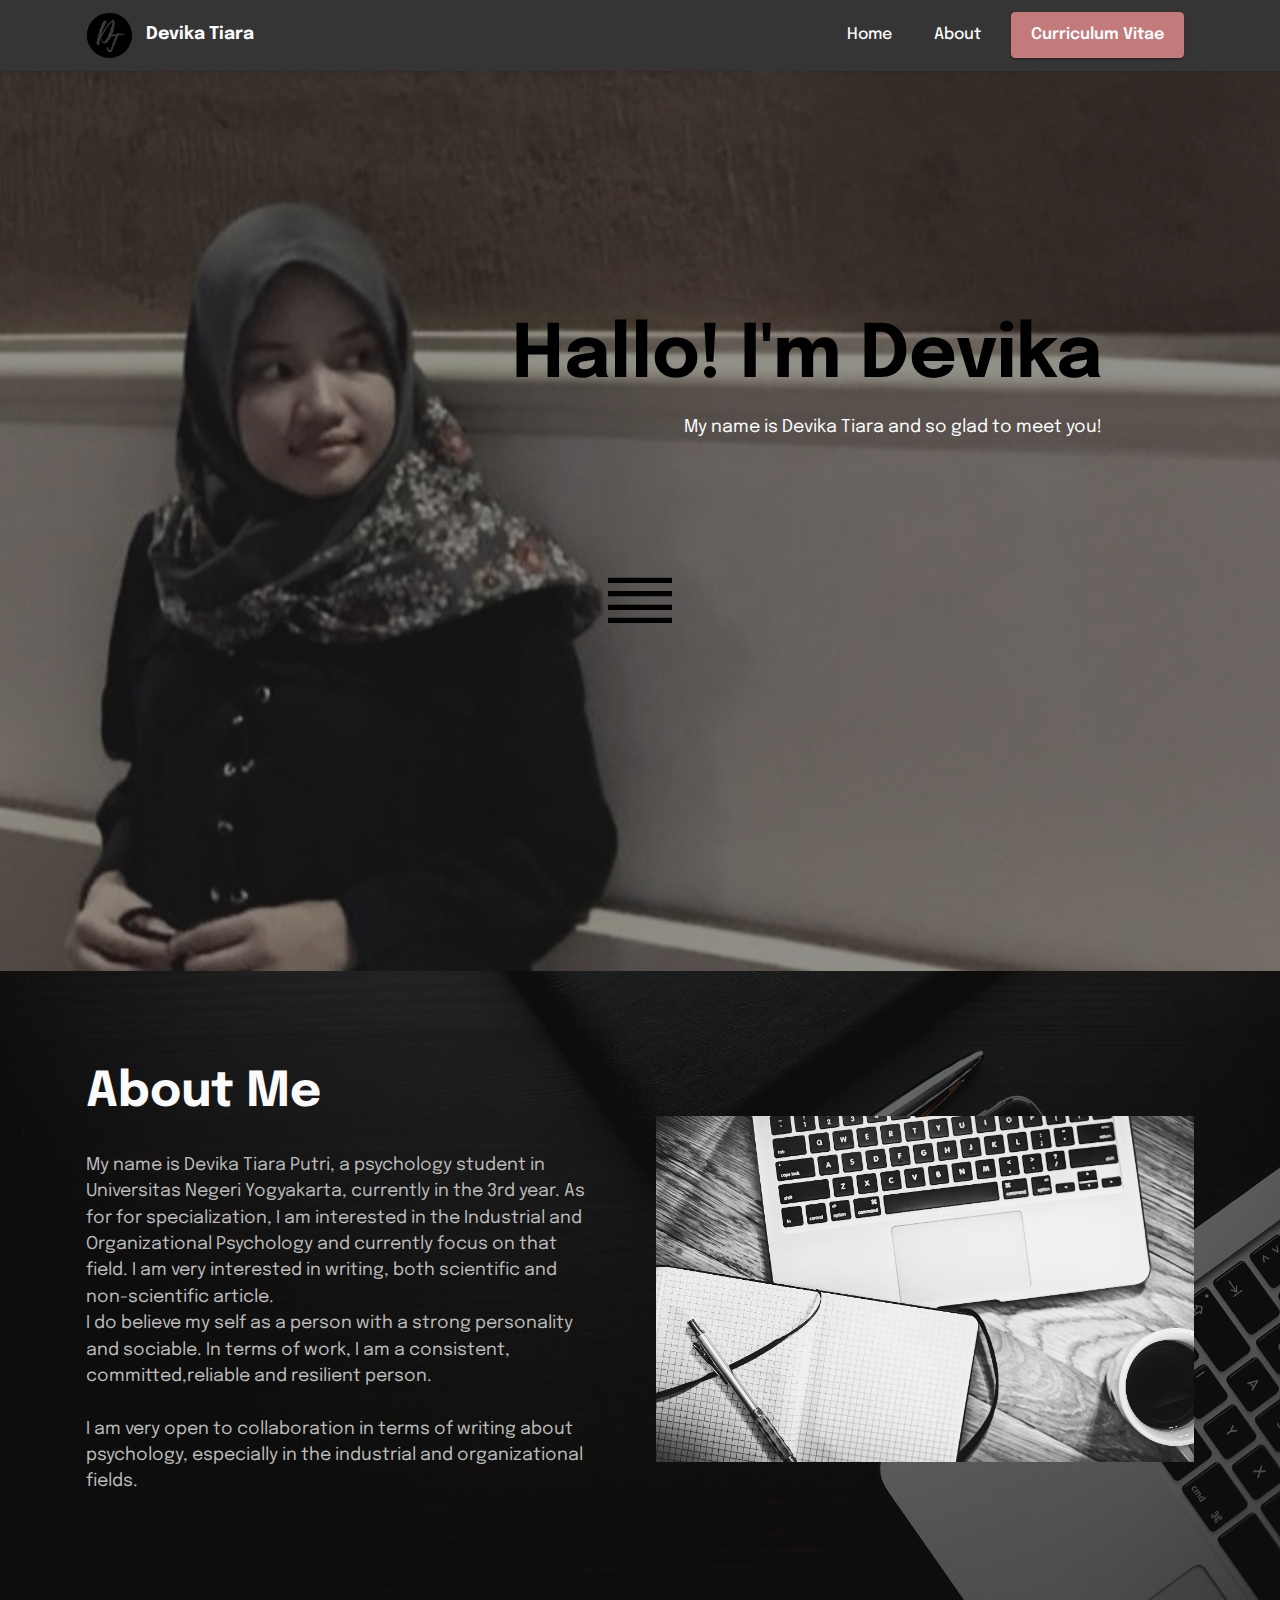
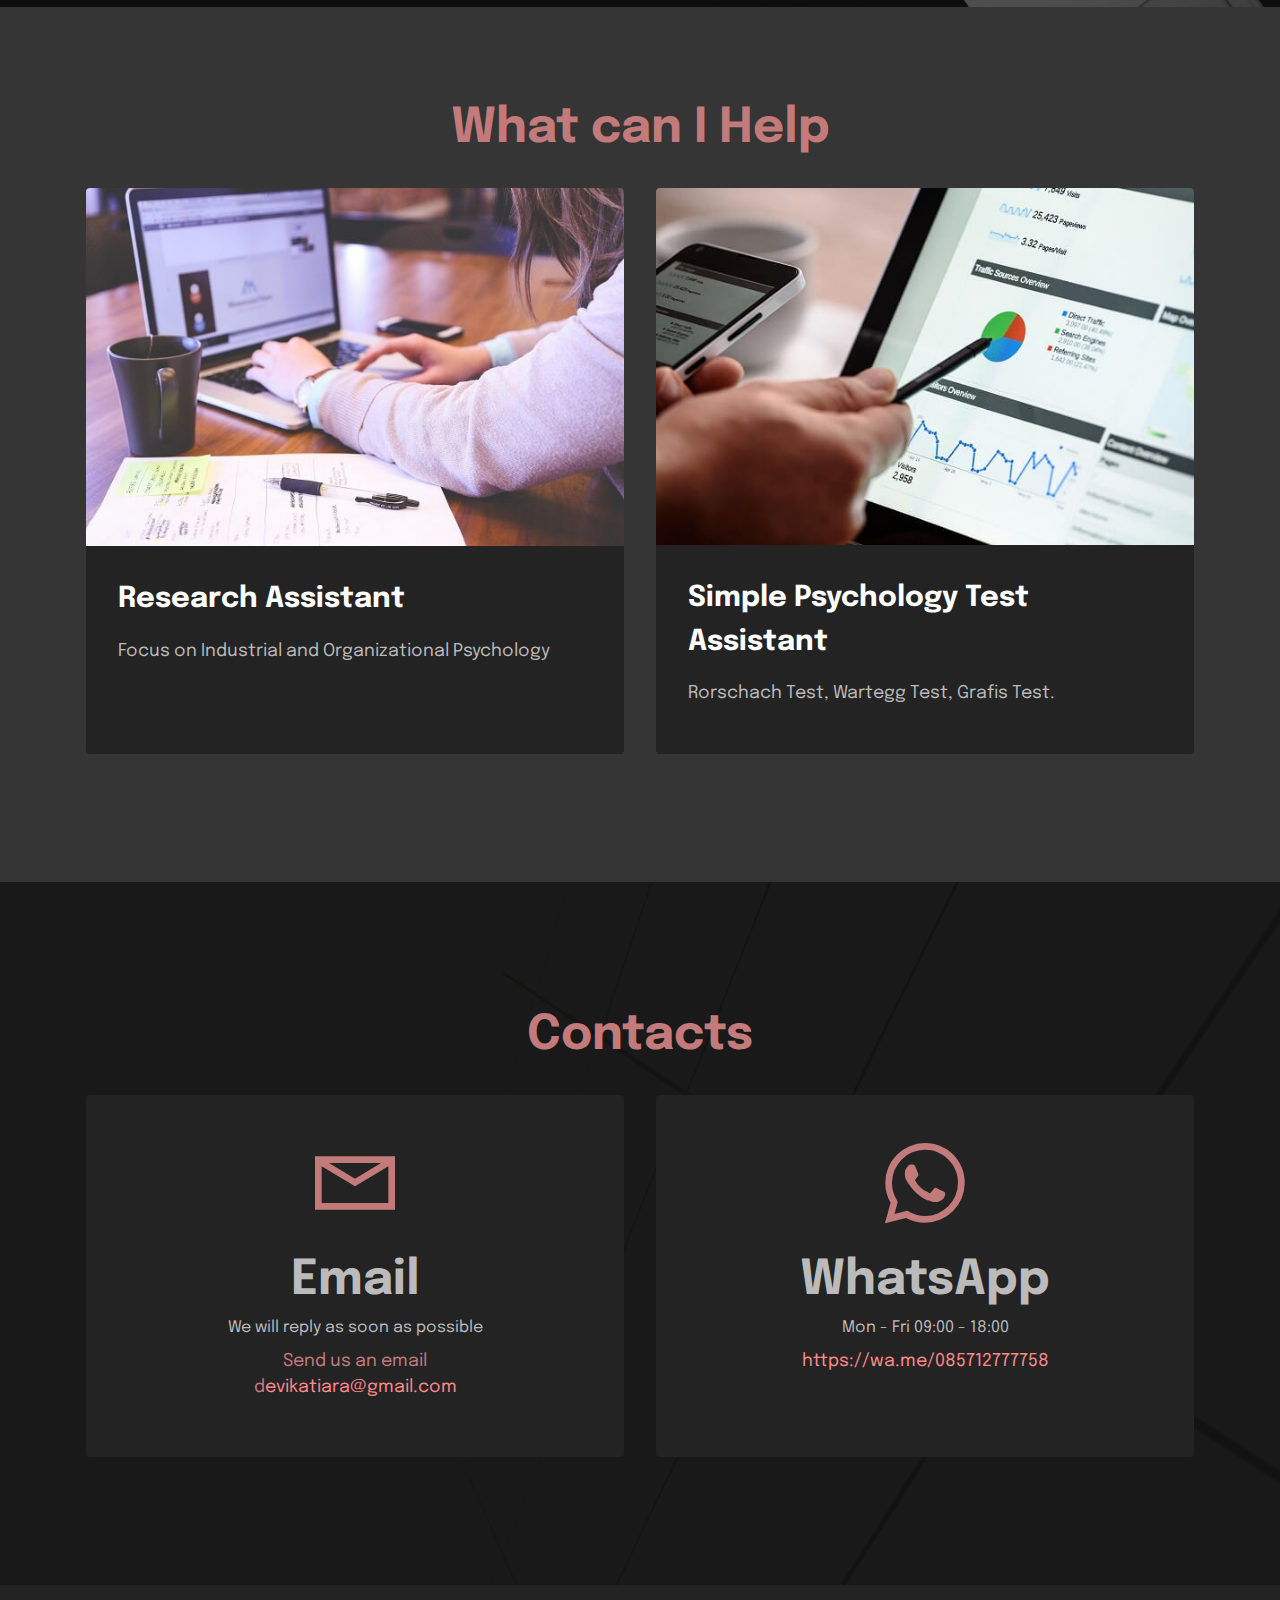
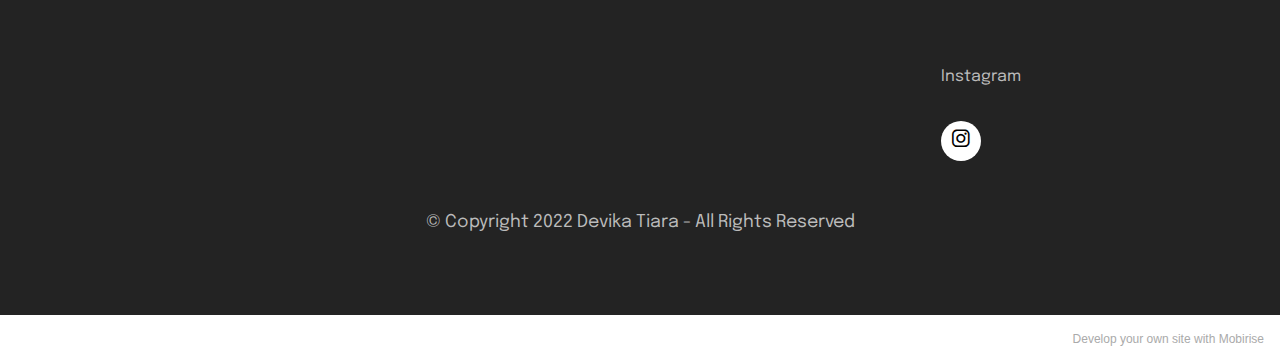
==== commit 7db95fb7: "create github pages" ====
--- a/index.html
+++ b/index.html
@@ -245,7 +245,7 @@
             </div>
         </div>
     </div>
-</section><section style="background-color: #fff; font-family: -apple-system, BlinkMacSystemFont, 'Segoe UI', 'Roboto', 'Helvetica Neue', Arial, sans-serif; color:#aaa; font-size:12px; padding: 0; align-items: center; display: flex;"><a href="https://mobirise.site/g" style="flex: 1 1; height: 3rem; padding-left: 1rem;"></a><p style="flex: 0 0 auto; margin:0; padding-right:1rem;">Mobirise website creator - <a href="https://mobirise.site/p" style="color:#aaa;">Try here</a></p></section><script src="assets/bootstrap/js/bootstrap.bundle.min.js"></script>  <script src="assets/smoothscroll/smooth-scroll.js"></script>  <script src="assets/ytplayer/index.js"></script>  <script src="assets/dropdown/js/navbar-dropdown.js"></script>  <script src="assets/vimeoplayer/player.js"></script>  <script src="assets/theme/js/script.js"></script>  
+</section><section style="background-color: #fff; font-family: -apple-system, BlinkMacSystemFont, 'Segoe UI', 'Roboto', 'Helvetica Neue', Arial, sans-serif; color:#aaa; font-size:12px; padding: 0; align-items: center; display: flex;"><a href="https://mobirise.site/t" style="flex: 1 1; height: 3rem; padding-left: 1rem;"></a><p style="flex: 0 0 auto; margin:0; padding-right:1rem;">Develop your own <a href="https://mobirise.site/y" style="color:#aaa;">site</a> with Mobirise</p></section><script src="assets/bootstrap/js/bootstrap.bundle.min.js"></script>  <script src="assets/smoothscroll/smooth-scroll.js"></script>  <script src="assets/ytplayer/index.js"></script>  <script src="assets/dropdown/js/navbar-dropdown.js"></script>  <script src="assets/vimeoplayer/player.js"></script>  <script src="assets/theme/js/script.js"></script>  
   
   
 </body>
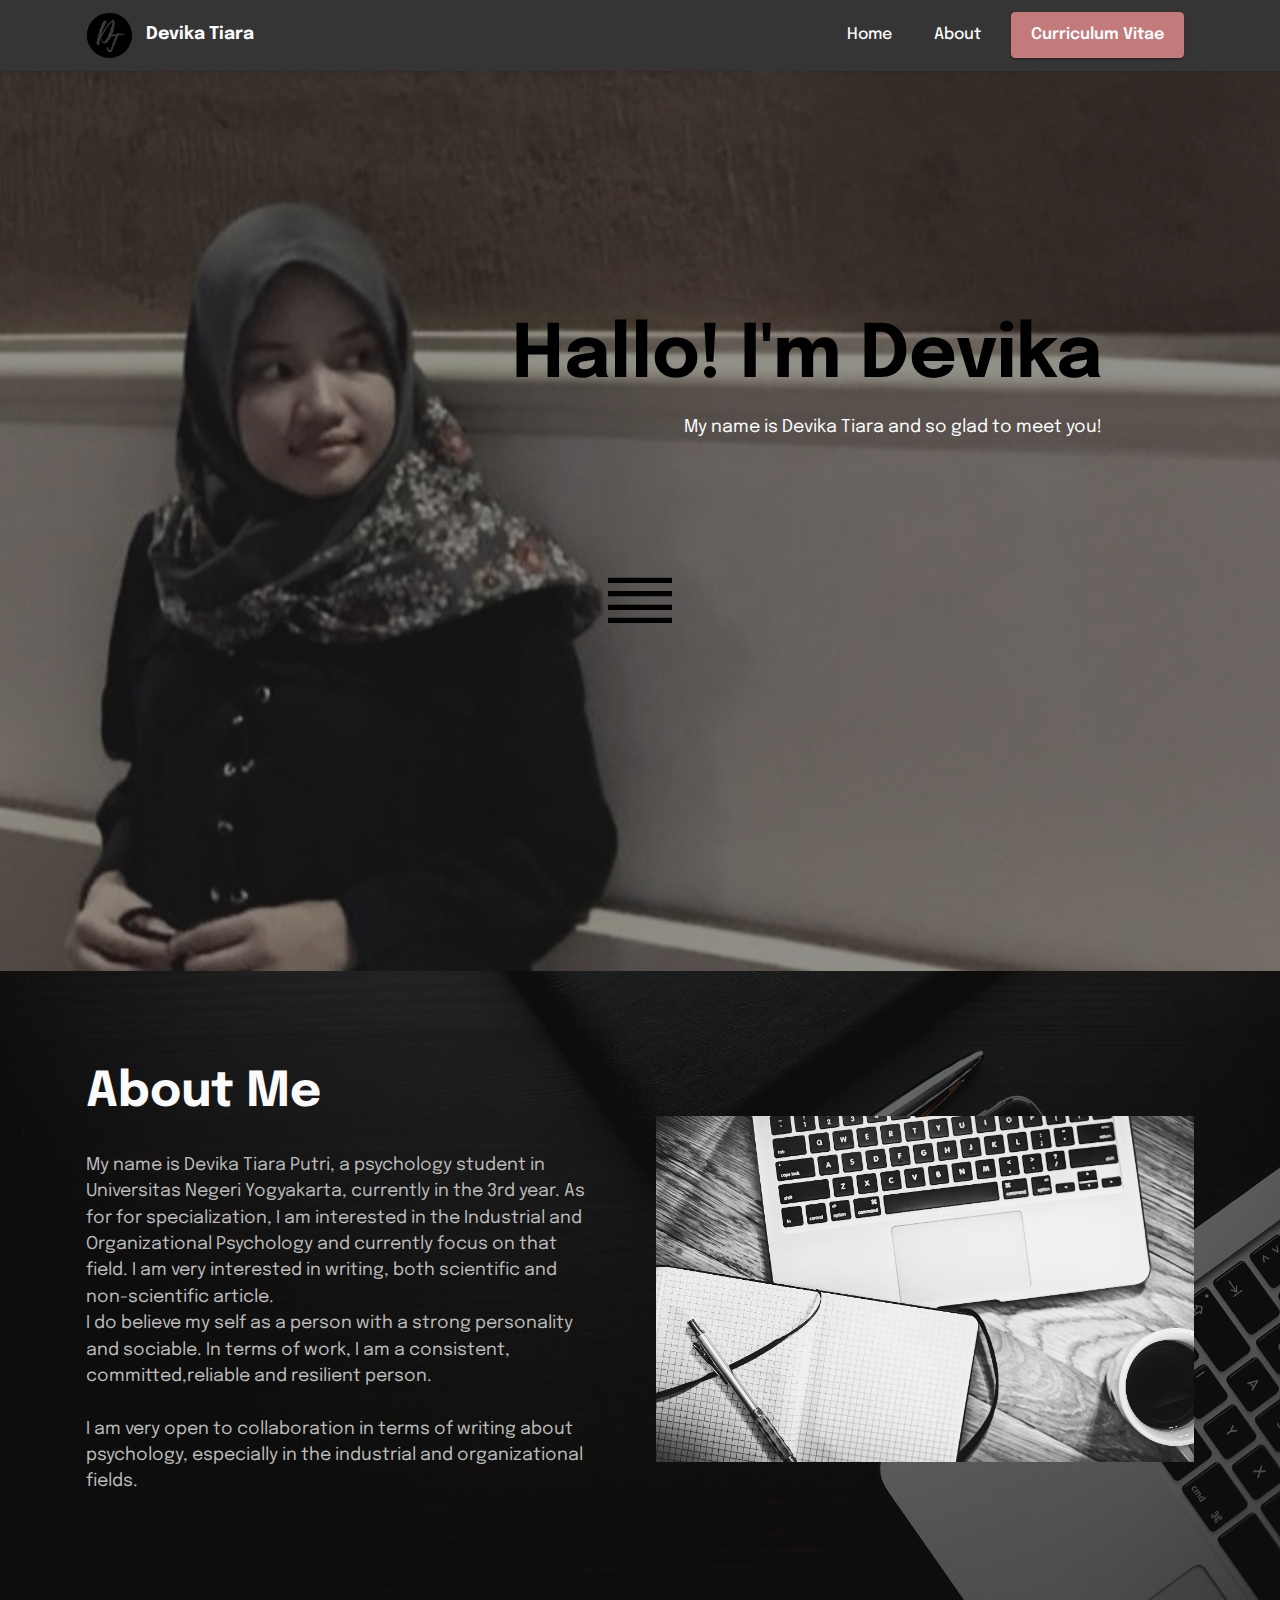
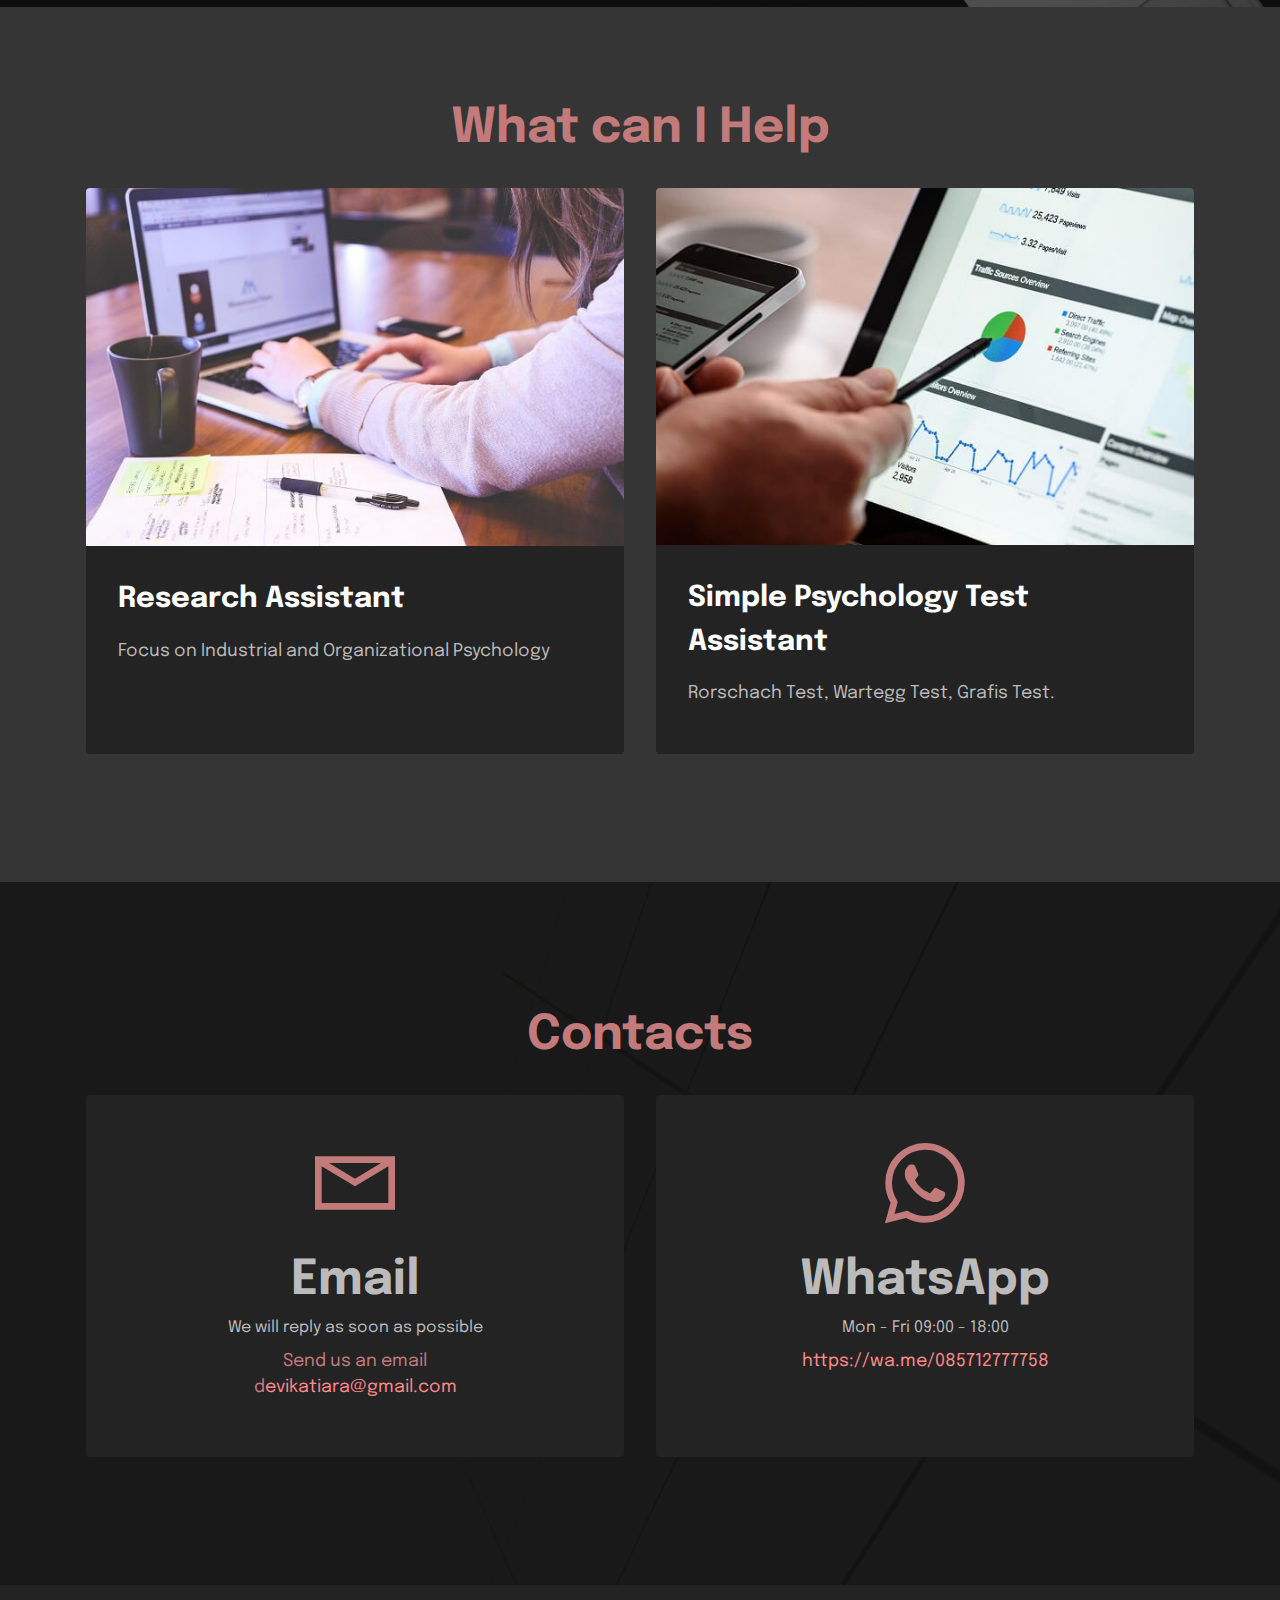
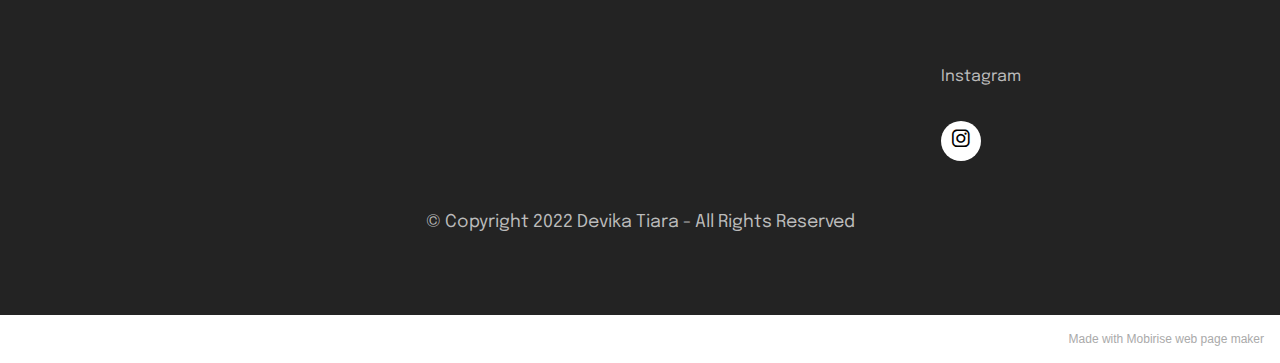
==== commit 3e2d18c5: "create github pages" ====
--- a/index.html
+++ b/index.html
@@ -245,7 +245,7 @@
             </div>
         </div>
     </div>
-</section><section style="background-color: #fff; font-family: -apple-system, BlinkMacSystemFont, 'Segoe UI', 'Roboto', 'Helvetica Neue', Arial, sans-serif; color:#aaa; font-size:12px; padding: 0; align-items: center; display: flex;"><a href="https://mobirise.site/t" style="flex: 1 1; height: 3rem; padding-left: 1rem;"></a><p style="flex: 0 0 auto; margin:0; padding-right:1rem;">Develop your own <a href="https://mobirise.site/y" style="color:#aaa;">site</a> with Mobirise</p></section><script src="assets/bootstrap/js/bootstrap.bundle.min.js"></script>  <script src="assets/smoothscroll/smooth-scroll.js"></script>  <script src="assets/ytplayer/index.js"></script>  <script src="assets/dropdown/js/navbar-dropdown.js"></script>  <script src="assets/vimeoplayer/player.js"></script>  <script src="assets/theme/js/script.js"></script>  
+</section><section style="background-color: #fff; font-family: -apple-system, BlinkMacSystemFont, 'Segoe UI', 'Roboto', 'Helvetica Neue', Arial, sans-serif; color:#aaa; font-size:12px; padding: 0; align-items: center; display: flex;"><a href="https://mobirise.site/n" style="flex: 1 1; height: 3rem; padding-left: 1rem;"></a><p style="flex: 0 0 auto; margin:0; padding-right:1rem;"><a href="https://mobirise.site/i" style="color:#aaa;">Made with Mobirise</a> web page maker</p></section><script src="assets/bootstrap/js/bootstrap.bundle.min.js"></script>  <script src="assets/smoothscroll/smooth-scroll.js"></script>  <script src="assets/ytplayer/index.js"></script>  <script src="assets/dropdown/js/navbar-dropdown.js"></script>  <script src="assets/vimeoplayer/player.js"></script>  <script src="assets/theme/js/script.js"></script>  
   
   
 </body>
